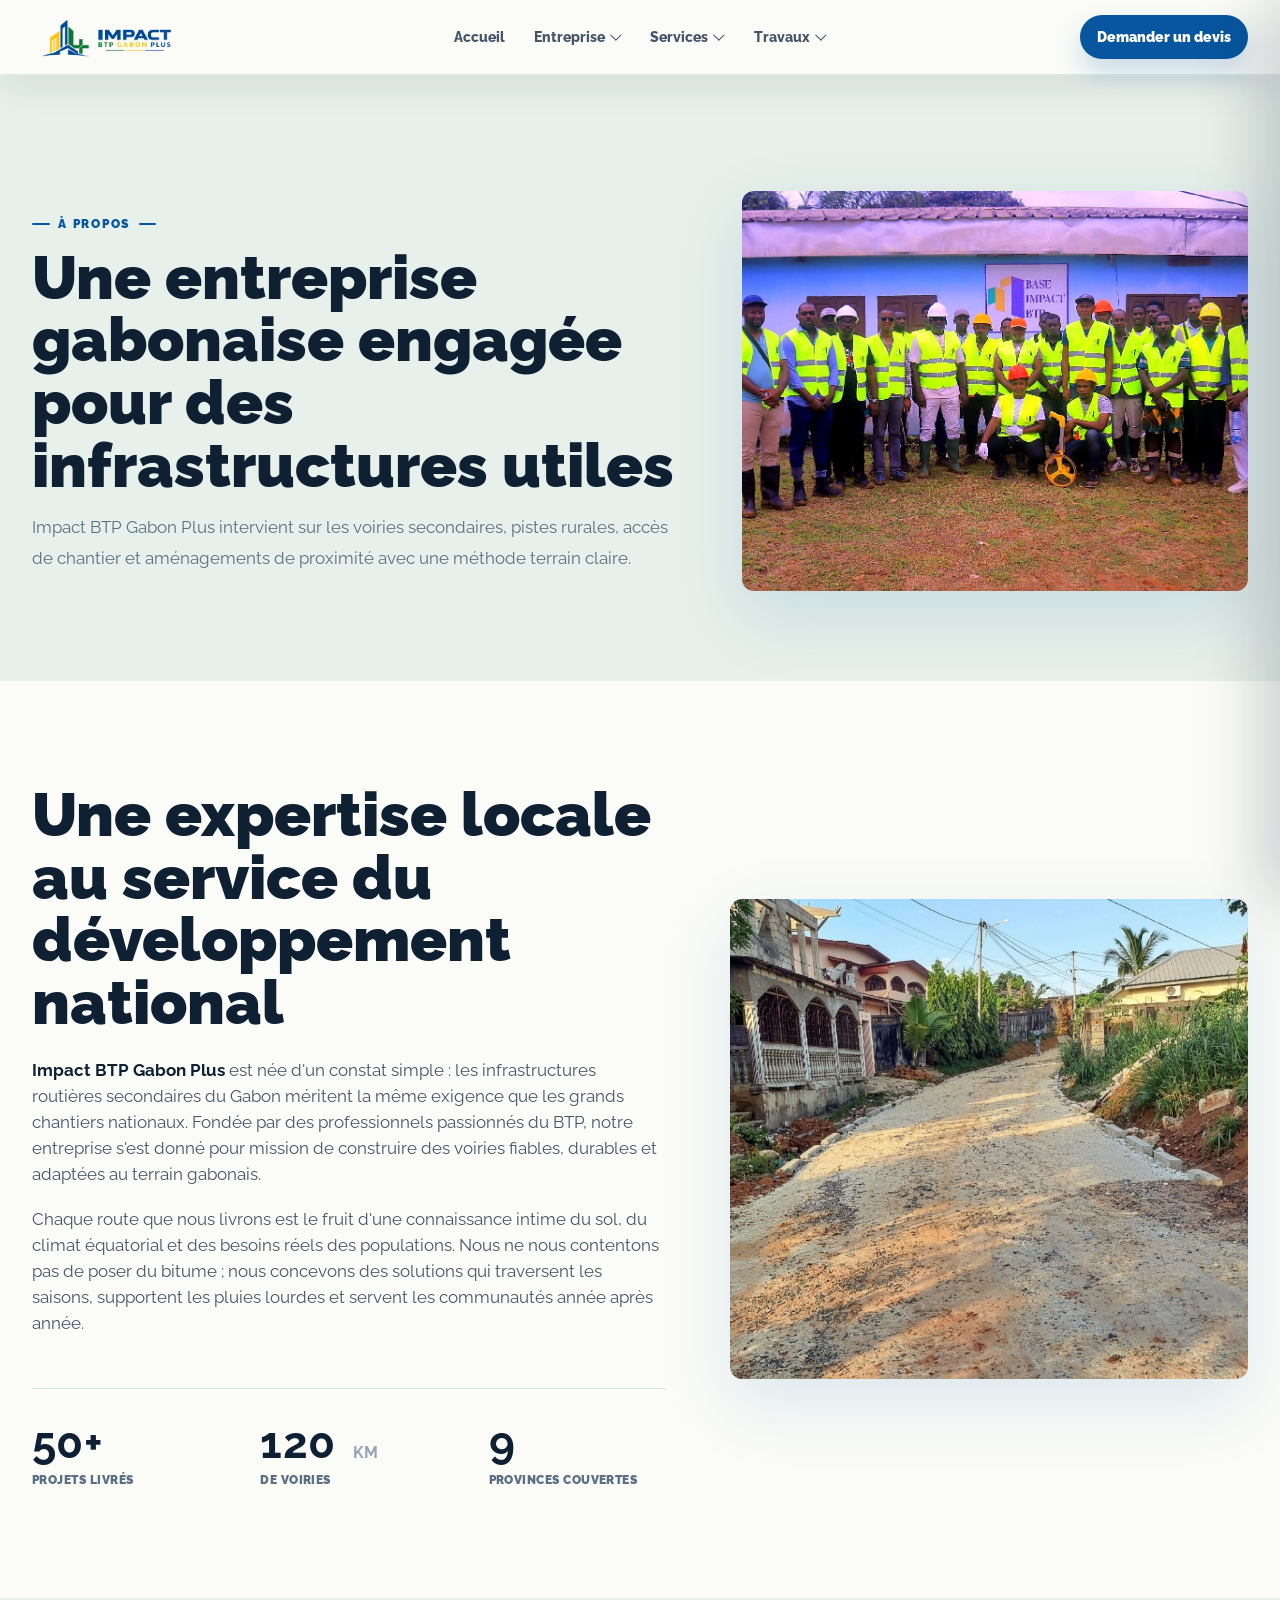
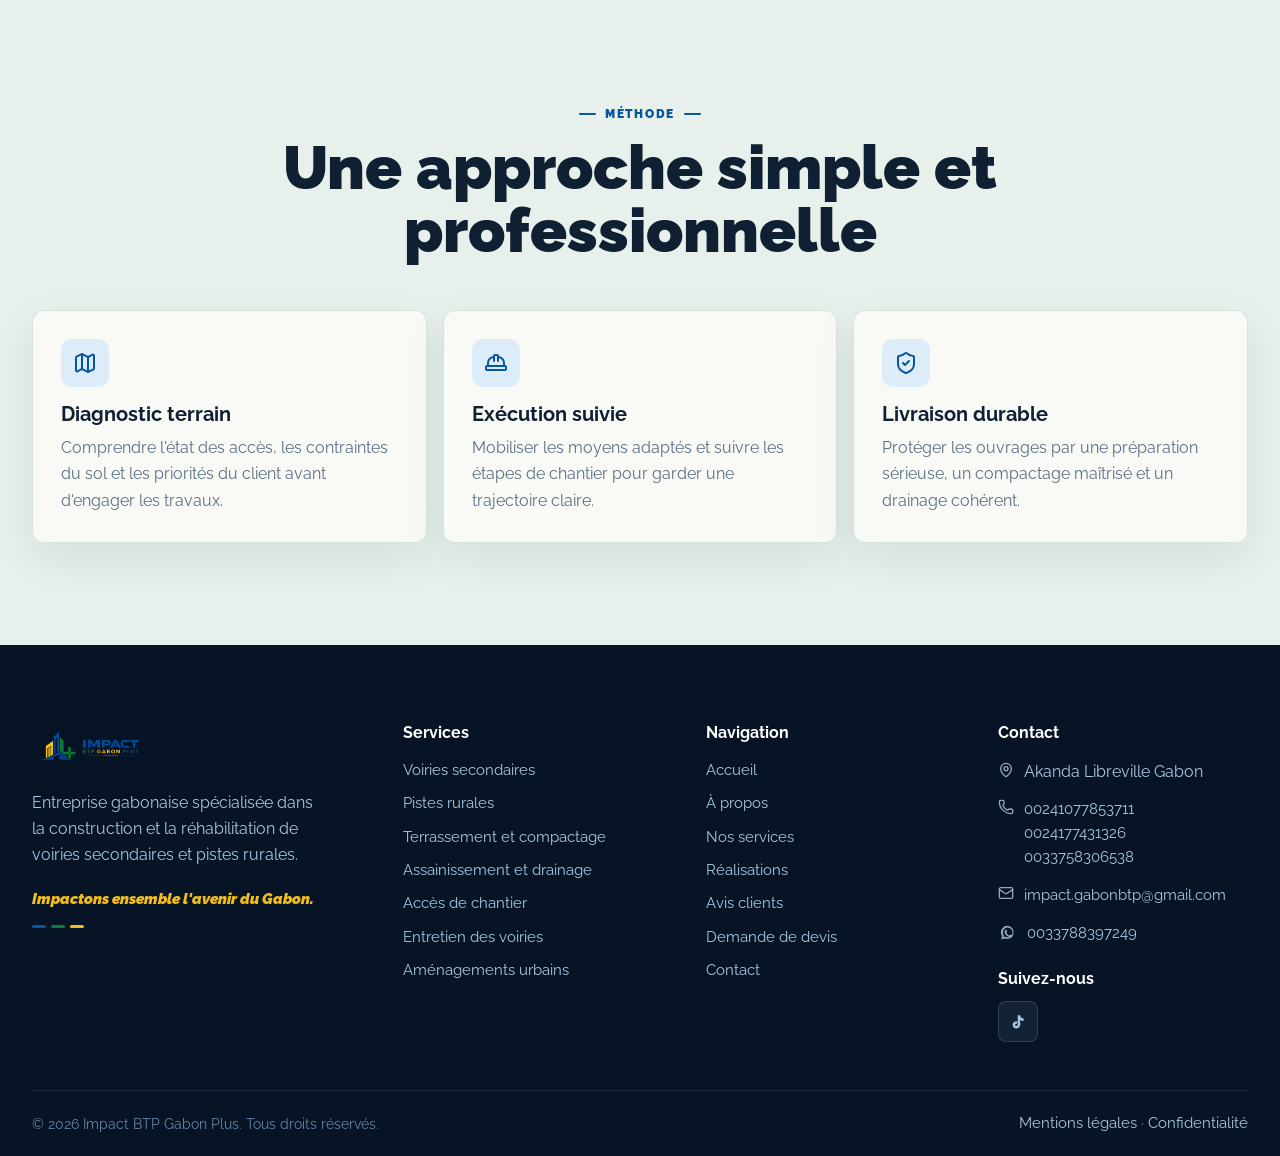
==== apropos.html @ fe61c7fe "1rst" ====
<!doctype html>
<html lang="fr">
<head>
  <meta charset="UTF-8">
  <meta name="viewport" content="width=device-width, initial-scale=1.0">
  <title>À propos | Impact BTP Gabon Plus</title>
  <meta name="description" content="Découvrez Impact BTP Gabon Plus, entreprise gabonaise spécialisée dans les infrastructures de proximité.">
  <link rel="preconnect" href="https://fonts.googleapis.com">
  <link rel="preconnect" href="https://fonts.gstatic.com" crossorigin>
  <link href="https://fonts.googleapis.com/css2?family=Raleway:wght@300;400;500;600;700;800;900&display=swap" rel="stylesheet">
  <script src="lucide.min.js"></script>
  <link rel="icon" href="logoibtprvb.png" type="image/png">
  <link rel="stylesheet" href="styles.css">
</head>
<body data-page="apropos">
<div id="siteHeader"></div>

<main class="page-main">
  <section class="page-hero">
    <div class="container page-hero-grid">
      <div class="reveal">
        <span class="eyebrow">À propos</span>
        <h1 class="page-title">Une entreprise gabonaise engagée pour des infrastructures utiles</h1>
        <p>Impact BTP Gabon Plus intervient sur les voiries secondaires, pistes rurales, accès de chantier et aménagements de proximité avec une méthode terrain claire.</p>
      </div>
      <div class="page-hero-media team-image-card reveal-right">
        <img src="photos/used/equipe-impact-btp-terrain.jpg" alt="Équipe Impact BTP Gabon Plus">
      </div>
    </div>
  </section>

  <section class="section section-white">
    <div class="container story-grid story-feature-grid">
      <div class="text-flow story-feature-copy reveal-left">
        <div class="section-head">
          <h2>Une expertise locale au service du développement national</h2>
        </div>
        <p><strong>Impact BTP Gabon Plus</strong> est née d'un constat simple : les infrastructures routières secondaires du Gabon méritent la même exigence que les grands chantiers nationaux. Fondée par des professionnels passionnés du BTP, notre entreprise s'est donné pour mission de construire des voiries fiables, durables et adaptées au terrain gabonais.</p>
        <p>Chaque route que nous livrons est le fruit d'une connaissance intime du sol, du climat équatorial et des besoins réels des populations. Nous ne nous contentons pas de poser du bitume ; nous concevons des solutions qui traversent les saisons, supportent les pluies lourdes et servent les communautés année après année.</p>
        <div class="stats-row story-stats">
          <div class="stat-item"><strong>50+</strong><span>Projets livrés</span></div>
          <div class="stat-item"><strong>120 <em>km</em></strong><span>De voiries</span></div>
          <div class="stat-item"><strong>9</strong><span>Provinces couvertes</span></div>
        </div>
      </div>
      <div class="image-card reveal-right">
        <img src="photos/used/voie-reprofilee-quartier.jpg" alt="Voie reprofilée après travaux">
      </div>
    </div>
  </section>

  <section class="section section-soft">
    <div class="container">
      <div class="section-head center reveal">
        <span class="eyebrow">Méthode</span>
        <h2>Une approche simple et professionnelle</h2>
      </div>
      <div class="card-grid">
        <article class="pro-card reveal stagger-1">
          <div class="card-icon"><i data-lucide="map"></i></div>
          <h3>Diagnostic terrain</h3>
          <p>Comprendre l'état des accès, les contraintes du sol et les priorités du client avant d'engager les travaux.</p>
        </article>
        <article class="pro-card reveal stagger-2">
          <div class="card-icon"><i data-lucide="hard-hat"></i></div>
          <h3>Exécution suivie</h3>
          <p>Mobiliser les moyens adaptés et suivre les étapes de chantier pour garder une trajectoire claire.</p>
        </article>
        <article class="pro-card reveal stagger-3">
          <div class="card-icon"><i data-lucide="shield-check"></i></div>
          <h3>Livraison durable</h3>
          <p>Protéger les ouvrages par une préparation sérieuse, un compactage maîtrisé et un drainage cohérent.</p>
        </article>
      </div>
    </div>
  </section>
</main>

<div id="siteFooter"></div>
<script src="script.js"></script>
</body>
</html>
---- styles.css ----
:root {
  --blue: #07569f;
  --blue-dark: #06477f;
  --blue-soft: #dcecf8;
  --green: #0f7a39;
  --green-soft: #dcebe2;
  --yellow: #f2bd18;
  --yellow-soft: #fff3c4;
  --ink: #102033;
  --text: #334155;
  --muted: #5c6f83;
  --line: #d7e3dc;
  --soft: #edf4ef;
  --surface: #fbfcf8;
  --surface-strong: #e7f0ea;
  --white: #ffffff;
  --shadow: 0 24px 70px rgba(7, 86, 159, 0.13);
}

* {
  box-sizing: border-box;
  margin: 0;
  padding: 0;
}

html {
  scroll-behavior: smooth;
}

body {
  overflow-x: hidden;
  background: #edf4ef;
  color: var(--text);
  font-family: Raleway, Arial, sans-serif;
}

body.menu-locked {
  overflow: hidden;
}

a {
  color: inherit;
  text-decoration: none;
}

img {
  display: block;
  max-width: 100%;
}

button,
input,
select,
textarea {
  font: inherit;
}

::-webkit-scrollbar {
  width: 8px;
}

::-webkit-scrollbar-track {
  background: #f1f5f9;
}

::-webkit-scrollbar-thumb {
  border-radius: 999px;
  background: #94a3b8;
}

.container {
  width: min(100% - 2rem, 76rem);
  margin-inline: auto;
}

.site-header {
  position: fixed;
  inset: 0 0 auto;
  z-index: 60;
  border-bottom: 1px solid rgba(215, 227, 220, 0.78);
  background: rgba(251, 252, 248, 0.96);
  box-shadow: 0 12px 34px rgba(16, 32, 51, 0.08);
  backdrop-filter: blur(16px);
}

.site-header-inner {
  display: grid;
  width: min(100% - 2rem, 76rem);
  min-height: 74px;
  grid-template-columns: minmax(10rem, 1fr) auto minmax(10rem, 1fr);
  align-items: center;
  gap: 1.25rem;
  margin-inline: auto;
}

.brand {
  display: inline-flex;
  align-items: center;
  justify-self: start;
}

.brand img {
  width: clamp(142px, 12vw, 188px);
  height: auto;
}

.desktop-nav {
  display: flex;
  align-items: center;
  justify-self: center;
  gap: 0.15rem;
  padding: 0;
  background: transparent;
}

.nav-link,
.nav-trigger {
  display: inline-flex;
  min-height: 2.7rem;
  align-items: center;
  justify-content: center;
  border: 0;
  border-radius: 0;
  background: transparent;
  color: #475569;
  cursor: pointer;
  font-size: 0.88rem;
  font-weight: 800;
  line-height: 1;
  transition: color 0.2s ease, background 0.2s ease, transform 0.2s ease;
}

.nav-link {
  position: relative;
  padding-inline: 0.78rem;
}

.nav-link::after {
  display: none;
}

.nav-link:hover,
.nav-link.is-active,
.nav-item.is-open > .nav-trigger,
.nav-item:hover > .nav-trigger {
  background: transparent;
  color: var(--blue);
  transform: translateY(-1px);
}

.nav-link:hover::after,
.nav-link.is-active::after {
  width: 0;
}

.nav-trigger {
  gap: 0.45rem;
  padding-inline: 0.88rem;
}

.nav-trigger::after {
  content: "";
  width: 0.42rem;
  height: 0.42rem;
  border-right: 1.5px solid currentColor;
  border-bottom: 1.5px solid currentColor;
  transform: translateY(-0.12rem) rotate(45deg);
  transition: transform 0.2s ease;
}

.nav-item {
  position: static;
}

.nav-item.is-open > .nav-trigger::after,
.nav-item:hover > .nav-trigger::after {
  transform: translateY(0.05rem) rotate(225deg);
}

.mega-menu {
  position: absolute;
  top: 100%;
  left: 50%;
  display: grid;
  width: min(58rem, calc(100vw - 2rem));
  grid-template-columns: minmax(14rem, 0.65fr) minmax(20rem, 1fr);
  gap: 1.25rem;
  border: 1px solid rgba(215, 227, 220, 0.92);
  border-top: 0;
  border-radius: 0 0 0.75rem 0.75rem;
  padding: 1rem;
  background: rgba(251, 252, 248, 0.99);
  box-shadow: var(--shadow);
  opacity: 0;
  pointer-events: none;
  transform: translate(-50%, -0.5rem);
  visibility: hidden;
  transition: opacity 0.16s ease, transform 0.16s ease, visibility 0.16s ease;
}

.mega-menu::before {
  content: "";
  position: absolute;
  top: -1rem;
  left: 0;
  right: 0;
  height: 1rem;
}

.mega-wide {
  width: min(66rem, calc(100vw - 2rem));
  grid-template-columns: minmax(13rem, 0.52fr) minmax(13rem, 0.52fr) minmax(20rem, 0.92fr);
}

.nav-item.is-open .mega-menu,
.nav-item:hover .mega-menu {
  opacity: 1;
  pointer-events: auto;
  transform: translate(-50%, 0);
  visibility: visible;
}

.mega-col {
  padding: 0.6rem 0.7rem;
}

.mega-col p {
  margin-bottom: 0.8rem;
  color: var(--blue);
  font-size: 0.72rem;
  font-weight: 900;
  letter-spacing: 0.12em;
  text-transform: uppercase;
}

.mega-col a {
  display: block;
  padding: 0.48rem 0;
  color: var(--ink);
  font-size: clamp(1rem, 1.05vw, 1.16rem);
  font-weight: 900;
  line-height: 1.15;
}

.mega-col a:hover {
  color: var(--blue);
}

.mega-preview {
  position: relative;
  display: flex;
  min-height: 14.5rem;
  overflow: hidden;
  flex-direction: column;
  justify-content: flex-end;
  border-radius: 0.65rem;
  padding: 1.15rem;
  color: #fff;
  isolation: isolate;
}

.mega-preview::before {
  content: "";
  position: absolute;
  inset: 0;
  z-index: -1;
  background: rgba(15, 23, 42, 0.62);
}

.mega-preview img {
  position: absolute;
  inset: 0;
  z-index: -2;
  width: 100%;
  height: 100%;
  object-fit: cover;
  transform: scale(1.02);
  transition: transform 0.28s ease;
}

.mega-preview:hover img {
  transform: scale(1.06);
}

.mega-preview span {
  width: max-content;
  max-width: 100%;
  margin-bottom: 0.75rem;
  border-radius: 999px;
  padding: 0.42rem 0.62rem;
  background: rgba(255, 255, 255, 0.92);
  color: var(--ink);
  font-size: 0.72rem;
  font-weight: 900;
  text-transform: uppercase;
}

.mega-preview strong {
  max-width: 27rem;
  font-size: clamp(1.08rem, 1.32vw, 1.42rem);
  line-height: 1.08;
}

.nav-cta,
.btn {
  display: inline-flex;
  min-height: 3rem;
  align-items: center;
  justify-content: center;
  gap: 0.55rem;
  border: 1px solid transparent;
  border-radius: 0.6rem;
  padding-inline: 1.25rem;
  cursor: pointer;
  font-weight: 900;
  line-height: 1;
  transition: transform 0.2s ease, background 0.2s ease, border-color 0.2s ease, color 0.2s ease, box-shadow 0.2s ease;
}

.nav-cta {
  min-height: 2.7rem;
  border-radius: 999px;
  padding-inline: 1rem;
  font-size: 0.88rem;
}

.desktop-cta {
  justify-self: end;
}

.nav-cta,
.btn-primary {
  background: var(--blue);
  color: #fff;
  box-shadow: 0 14px 28px rgba(7, 86, 159, 0.2);
}

.nav-cta:hover,
.btn-primary:hover {
  background: var(--blue-dark);
  transform: translateY(-1px);
}

.btn-outline {
  border-color: rgba(255, 255, 255, 0.42);
  background: rgba(255, 255, 255, 0.08);
  color: #fff;
}

.btn-outline:hover {
  border-color: #fff;
  background: rgba(255, 255, 255, 0.14);
}

.btn-light {
  border-color: var(--line);
  background: var(--surface);
  color: var(--ink);
  box-shadow: 0 12px 25px rgba(16, 32, 51, 0.07);
}

.btn-light:hover {
  border-color: var(--blue);
  color: var(--blue);
  transform: translateY(-1px);
}

.menu-toggle {
  display: none;
  width: 2.75rem;
  height: 2.75rem;
  align-items: center;
  justify-content: center;
  border: 1px solid var(--line);
  border-radius: 0.7rem;
  background: var(--surface);
  color: var(--ink);
}

.mobile-menu {
  position: fixed;
  inset: 0 0 0 auto;
  z-index: 80;
  width: min(22rem, 100vw);
  overflow-y: auto;
  padding: 1.25rem;
  border-left: 1px solid rgba(215, 227, 220, 0.62);
  background: rgba(237, 244, 239, 0.9);
  box-shadow: -20px 0 60px rgba(16, 32, 51, 0.2);
  backdrop-filter: blur(16px);
  transform: translateX(100%);
  transition: transform 0.28s cubic-bezier(0.16, 1, 0.3, 1);
}

.mobile-menu.open {
  transform: translateX(0);
}

.mobile-menu-head {
  display: flex;
  align-items: center;
  justify-content: space-between;
  margin-bottom: 1.5rem;
}

.mobile-menu-head img {
  width: 175px;
}

.mobile-close {
  display: inline-flex;
  width: 2.5rem;
  height: 2.5rem;
  align-items: center;
  justify-content: center;
  border: 1px solid var(--line);
  border-radius: 0.65rem;
  background: var(--surface);
  color: var(--ink);
}

.mobile-links {
  display: grid;
  gap: 0.55rem;
}

.mobile-links a {
  display: flex;
  min-height: 2.7rem;
  align-items: center;
  border-radius: 0.65rem;
  padding-inline: 0.8rem;
  color: var(--ink);
  font-weight: 850;
}

.mobile-links a:hover,
.mobile-links a.is-active {
  background: #dcebe9;
  color: var(--blue);
}

.mobile-nav-section {
  display: grid;
}

.mobile-accordion-trigger {
  display: flex;
  width: 100%;
  min-height: 4.2rem;
  align-items: center;
  justify-content: space-between;
  gap: 1rem;
  border: 0;
  background: transparent;
  color: var(--ink);
  cursor: pointer;
  font-size: 1.25rem;
  font-weight: 900;
  line-height: 1;
  text-align: left;
}

.mobile-accordion-trigger svg {
  width: 1.35rem;
  height: 1.35rem;
  flex: 0 0 auto;
  transition: transform 0.2s ease;
}

.mobile-nav-section.is-open .mobile-accordion-trigger svg {
  transform: rotate(180deg);
}

.mobile-accordion-panel {
  display: none;
  padding: 0 0 1rem;
}

.mobile-nav-section.is-open .mobile-accordion-panel {
  display: grid;
  gap: 0.75rem;
}

.mobile-subgroup {
  display: grid;
  gap: 0.35rem;
}

.mobile-subgroup + .mobile-subgroup {
  padding-top: 0.35rem;
}

.mobile-subgroup p {
  color: var(--muted);
  font-size: 0.72rem;
  font-weight: 900;
  letter-spacing: 0.08em;
  text-transform: uppercase;
}

.mobile-subgroup a {
  min-height: 2.35rem;
  padding-inline: 0;
  font-size: 0.93rem;
  font-weight: 800;
}

.mobile-socials {
  display: grid;
  gap: 0.8rem;
  margin-top: 1.15rem;
  padding-top: 1rem;
}

.mobile-socials > span {
  color: var(--muted);
  font-size: 0.75rem;
  font-weight: 900;
  letter-spacing: 0.08em;
  text-transform: uppercase;
}

.mobile-social-links {
  display: flex;
  gap: 0.65rem;
}

.mobile-social-link {
  display: inline-flex;
  width: 2.45rem;
  height: 2.45rem;
  align-items: center;
  justify-content: center;
  border: 1px solid var(--line);
  border-radius: 0.55rem;
  background: #edf4ef;
  color: var(--muted);
  transition: transform 0.2s ease, color 0.2s ease, border-color 0.2s ease, background 0.2s ease;
}

.mobile-social-link svg {
  width: 1.05rem;
  height: 1.05rem;
  fill: currentColor;
}

.mobile-social-link:hover {
  border-color: #a9c8b7;
  background: #e7f0ea;
  color: var(--blue);
  transform: translateY(-1px);
}

.menu-overlay {
  position: fixed;
  inset: 0;
  z-index: 75;
  display: none;
  background: rgba(15, 23, 42, 0.48);
}

.menu-overlay.show {
  display: block;
}

.page-main {
  padding-top: 76px;
}

.home-main {
  padding-top: 0;
}

@keyframes kenBurns1 {
  from { transform: scale(1) translate(0, 0); }
  to { transform: scale(1.14) translate(-1.2%, -0.8%); }
}

@keyframes kenBurns2 {
  from { transform: scale(1.1) translate(-1%, 0); }
  to { transform: scale(1.02) translate(1%, 1%); }
}

@keyframes heroClipUp {
  from { clip-path: inset(100% 0 0 0); opacity: 0; transform: translateY(44px); }
  to { clip-path: inset(0 0 0 0); opacity: 1; transform: translateY(0); }
}

@keyframes fadeUp {
  from { opacity: 0; transform: translateY(28px); }
  to { opacity: 1; transform: translateY(0); }
}

@keyframes lineGrow {
  from { transform: scaleX(0); }
  to { transform: scaleX(1); }
}

@keyframes progressFill {
  from { transform: scaleX(0); }
  to { transform: scaleX(1); }
}

.home-hero {
  position: relative;
  min-height: 100dvh;
  overflow: hidden;
  background: var(--ink);
  color: #fff;
  isolation: isolate;
}

.hero-slide-bg,
.hero-slide-content,
.hero-overlay {
  position: absolute;
  inset: 0;
}

.hero-slide-bg {
  opacity: 0;
  transition: opacity 1.4s cubic-bezier(0.4, 0, 0.2, 1);
}

.hero-slide-bg.on {
  opacity: 1;
}

.hero-slide-bg img {
  width: 100%;
  height: 100%;
  object-fit: cover;
}

.hero-slide-bg:nth-child(1).on img {
  animation: kenBurns1 18s ease-out forwards;
}

.hero-slide-bg:nth-child(2).on img,
.hero-slide-bg:nth-child(3).on img {
  animation: kenBurns2 18s ease-out forwards;
}

.hero-overlay {
  z-index: 2;
  background: rgba(15, 23, 42, 0.58);
}

.hero-slide-content {
  z-index: 4;
  display: flex;
  align-items: center;
  opacity: 0;
  pointer-events: none;
  transition: opacity 0.55s ease;
}

.hero-slide-content.on {
  opacity: 1;
  pointer-events: auto;
}

.hero-copy {
  width: min(100% - 2rem, 76rem);
  margin-inline: auto;
  padding: 7.5rem 0 7rem;
}

.hero-badge {
  display: inline-flex;
  align-items: center;
  gap: 0.65rem;
  margin-bottom: 1.35rem;
  border: 1px solid rgba(255, 255, 255, 0.22);
  border-radius: 999px;
  padding: 0.62rem 0.95rem;
  background: rgba(255, 255, 255, 0.1);
  color: #fff;
  font-size: 0.76rem;
  font-weight: 900;
  letter-spacing: 0.08em;
  text-transform: uppercase;
  backdrop-filter: blur(8px);
}

.hero-badge::before {
  content: "";
  width: 0.5rem;
  height: 0.5rem;
  border-radius: 999px;
  background: var(--yellow);
}

.hero-line {
  width: 4rem;
  height: 2px;
  margin-bottom: 1.8rem;
  background: #fff;
  transform: scaleX(0);
  transform-origin: left;
}

.hero-word {
  display: inline-block;
  clip-path: inset(100% 0 0 0);
  opacity: 0;
}

.hero-badge.hero-word {
  display: inline-flex;
}

.hero-word.go {
  animation: heroClipUp 0.9s cubic-bezier(0.22, 1, 0.36, 1) forwards;
}

.hero-line.go {
  animation: lineGrow 0.75s cubic-bezier(0.22, 1, 0.36, 1) forwards;
}

.hero-fade {
  opacity: 0;
}

.hero-fade.go {
  animation: fadeUp 0.8s cubic-bezier(0.22, 1, 0.36, 1) forwards;
}

.home-hero h1 {
  max-width: 58rem;
  margin-bottom: 1.5rem;
  color: #fff;
  font-size: clamp(3rem, 7vw, 5.8rem);
  font-weight: 900;
  line-height: 1.02;
  letter-spacing: 0;
}

.home-hero p {
  max-width: 42rem;
  margin-bottom: 2.1rem;
  color: #e2e8f0;
  font-size: clamp(1.05rem, 1.5vw, 1.28rem);
  line-height: 1.7;
}

.hero-actions {
  display: flex;
  flex-wrap: wrap;
  gap: 0.9rem;
}

.hero-bottom {
  position: absolute;
  left: 0;
  right: 0;
  bottom: 0;
  z-index: 8;
  padding: 0 1rem 2rem;
}

.hero-bottom-inner {
  display: flex;
  width: min(100% - 2rem, 76rem);
  align-items: flex-end;
  justify-content: flex-end;
  gap: 1rem;
  margin-inline: auto;
}

.hero-controls {
  display: grid;
  gap: 0.9rem;
  justify-items: center;
}

.hero-progress-track {
  width: min(17rem, 48vw);
  height: 2px;
  overflow: hidden;
  border-radius: 999px;
  background: rgba(255, 255, 255, 0.24);
}

.hero-progress {
  height: 100%;
  background: #fff;
  transform: scaleX(0);
  transform-origin: left;
}

.hero-progress.run {
  animation: progressFill 6s linear forwards;
}

.hero-dots {
  display: flex;
  gap: 0.65rem;
}

.hero-dot {
  width: 0.65rem;
  height: 0.65rem;
  border: 0;
  border-radius: 999px;
  background: rgba(255, 255, 255, 0.36);
  cursor: pointer;
  transition: width 0.25s ease, background 0.25s ease;
}

.hero-dot.on {
  width: 2.1rem;
  background: #fff;
}

.section {
  padding: clamp(5rem, 8vw, 7.8rem) 0;
}

.section-white {
  background: var(--surface);
}

.section-soft {
  background: var(--surface-strong);
}

.section-head {
  max-width: 48rem;
  margin-bottom: 3rem;
}

.section-head.center {
  margin-inline: auto;
  text-align: center;
}

.eyebrow {
  display: inline-flex;
  align-items: center;
  gap: 0.55rem;
  margin-bottom: 0.95rem;
  color: var(--blue);
  font-size: 0.76rem;
  font-weight: 900;
  letter-spacing: 0.14em;
  text-transform: uppercase;
}

.eyebrow::before,
.eyebrow::after {
  content: "";
  width: 1.1rem;
  height: 2px;
  border-radius: 999px;
  background: currentColor;
}

.section-head:not(.center) .eyebrow::after {
  display: none;
}

h2,
.page-title {
  color: var(--ink);
  font-size: clamp(2.25rem, 4.8vw, 4.5rem);
  font-weight: 900;
  line-height: 1.02;
  letter-spacing: 0;
}

.section-head p,
.lead {
  margin-top: 1rem;
  color: var(--muted);
  font-size: 1.05rem;
  line-height: 1.75;
}

.story-grid {
  display: grid;
  grid-template-columns: 0.92fr 1.08fr;
  gap: clamp(2rem, 5vw, 5rem);
  align-items: center;
}

.story-feature-grid {
  grid-template-columns: minmax(0, 1.1fr) minmax(18rem, 0.9fr);
}

.image-card {
  position: relative;
  overflow: hidden;
  border-radius: 0.75rem;
  box-shadow: var(--shadow);
}

.image-card img {
  width: 100%;
  height: 100%;
  min-height: 30rem;
  object-fit: cover;
}

.team-image-card {
  align-self: center;
  background: #e7f0ea;
}

.team-image-card img {
  height: auto;
  min-height: 0;
  object-fit: contain;
}

.text-flow {
  display: grid;
  gap: 1rem;
}

.text-flow p,
.text-flow li {
  color: #475569;
  line-height: 1.8;
}

.story-feature-copy {
  gap: 1.2rem;
}

.story-feature-copy .section-head {
  margin-bottom: 0.25rem;
}

.story-feature-copy p {
  max-width: 46rem;
  font-size: 1.05rem;
  line-height: 1.55;
}

.story-feature-copy p strong {
  color: var(--ink);
}

.stats-row {
  display: grid;
  grid-template-columns: repeat(3, minmax(0, 1fr));
  gap: 0.8rem;
  margin: 1.2rem 0 0.5rem;
}

.stat-item {
  border-top: 1px solid var(--line);
  padding-top: 0.85rem;
  color: var(--muted);
  font-size: 0.9rem;
}

.stat-item strong {
  display: block;
  margin-bottom: 0.25rem;
  color: var(--blue);
  font-size: 2rem;
  line-height: 1;
}

.story-stats {
  gap: clamp(1.5rem, 4vw, 4rem);
  margin-top: 2rem;
  padding-top: 2rem;
  border-top: 1px solid var(--line);
}

.story-stats .stat-item {
  border-top: 0;
  padding-top: 0;
  color: var(--muted);
  font-size: 0.72rem;
  font-weight: 900;
  letter-spacing: 0.04em;
  text-transform: uppercase;
}

.story-stats .stat-item strong {
  display: block;
  margin-bottom: 0.55rem;
  color: var(--ink);
  font-size: clamp(2.1rem, 4vw, 2.75rem);
}

.story-stats .stat-item em {
  margin-left: 0.35rem;
  color: #94a3b8;
  font-size: 1rem;
  font-style: normal;
}

.story-stats .stat-item span {
  display: block;
}

.text-link {
  display: inline-flex;
  align-items: center;
  gap: 0.4rem;
  color: var(--blue);
  font-weight: 900;
}

.text-link:hover {
  color: var(--green);
}

.service-showcase {
  display: grid;
  grid-template-columns: repeat(4, minmax(0, 1fr));
  gap: 1rem;
}

.service-tile {
  position: relative;
  display: grid;
  min-height: 27rem;
  overflow: hidden;
  align-content: end;
  border-radius: 0.75rem;
  padding: 1.3rem;
  color: #fff;
  isolation: isolate;
  box-shadow: 0 22px 50px rgba(15, 23, 42, 0.16);
  transition: transform 0.28s ease, box-shadow 0.28s ease;
}

.service-tile:nth-child(even) {
  margin-top: 2.2rem;
}

.service-tile::before {
  content: "";
  position: absolute;
  inset: 0;
  z-index: -1;
  background: rgba(15, 23, 42, 0.62);
}

.service-tile img {
  position: absolute;
  inset: 0;
  z-index: -2;
  width: 100%;
  height: 100%;
  object-fit: cover;
  transition: transform 0.45s ease;
}

.service-tile:hover {
  transform: translateY(-0.45rem);
  box-shadow: 0 28px 65px rgba(15, 23, 42, 0.22);
}

.service-tile:hover img {
  transform: scale(1.07);
}

.service-number {
  display: inline-flex;
  width: 2.6rem;
  height: 2.6rem;
  align-items: center;
  justify-content: center;
  margin-bottom: 1rem;
  border: 1px solid rgba(255, 255, 255, 0.28);
  border-radius: 999px;
  background: rgba(15, 23, 42, 0.34);
  color: #fde047;
  font-size: 0.82rem;
  font-weight: 900;
  backdrop-filter: blur(8px);
}

.service-tile h3 {
  margin-bottom: 0.55rem;
  font-size: 1.45rem;
  line-height: 1.08;
}

.service-tile p {
  color: rgba(255, 255, 255, 0.8);
  font-size: 0.96rem;
  line-height: 1.55;
}

.card-grid {
  display: grid;
  grid-template-columns: repeat(3, minmax(0, 1fr));
  gap: 1rem;
}

.pro-card,
.testimonial-card,
.info-card,
.legal-card,
.form-card {
  border: 1px solid var(--line);
  border-radius: 0.75rem;
  background: rgba(251, 252, 248, 0.9);
  box-shadow: 0 15px 45px rgba(16, 32, 51, 0.08);
}

.pro-card,
.testimonial-card,
.info-card {
  padding: clamp(1.2rem, 2.2vw, 2rem);
}

.pro-card {
  transition: transform 0.25s ease, box-shadow 0.25s ease, border-color 0.25s ease;
}

.pro-card:hover {
  border-color: #a9c8b7;
  box-shadow: 0 22px 55px rgba(7, 86, 159, 0.13);
  transform: translateY(-0.35rem);
}

.card-icon {
  display: inline-flex;
  width: 3rem;
  height: 3rem;
  align-items: center;
  justify-content: center;
  margin-bottom: 1rem;
  border-radius: 0.7rem;
  background: var(--blue-soft);
  color: var(--blue);
}

.pro-card h3,
.info-card h3 {
  margin-bottom: 0.55rem;
  color: var(--ink);
  font-size: 1.22rem;
  line-height: 1.18;
}

.pro-card p,
.info-card p {
  color: var(--muted);
  line-height: 1.65;
}

.info-card a,
.legal-card a {
  color: var(--blue);
  font-weight: 800;
  overflow-wrap: anywhere;
}

.info-card a:hover,
.legal-card a:hover {
  color: var(--green);
}

.testimonial-grid {
  display: grid;
  grid-template-columns: repeat(3, minmax(0, 1fr));
  gap: 1rem;
}

.stars {
  display: flex;
  gap: 0.18rem;
  margin-bottom: 1rem;
  color: var(--yellow);
}

.stars svg {
  fill: currentColor;
}

.testimonial-card blockquote {
  color: #334155;
  font-style: italic;
  line-height: 1.75;
}

.testimonial-card footer {
  display: grid;
  gap: 0.2rem;
  margin-top: 1.25rem;
  border-top: 1px solid var(--line);
  padding-top: 1rem;
}

.testimonial-card strong {
  color: var(--ink);
}

.testimonial-card span {
  color: var(--muted);
  font-size: 0.9rem;
}

.quote-section {
  position: relative;
  overflow: hidden;
  padding: clamp(5rem, 8vw, 7.5rem) 0;
  background: linear-gradient(135deg, #071426 0%, #0a2035 54%, #0b342f 100%);
  color: #d5e6f4;
}

.quote-section::before {
  content: "";
  position: absolute;
  inset: 0;
  background:
    linear-gradient(90deg, rgba(255, 255, 255, 0.06) 1px, transparent 1px),
    linear-gradient(180deg, rgba(255, 255, 255, 0.05) 1px, transparent 1px);
  background-size: 5rem 5rem;
  opacity: 0.22;
  pointer-events: none;
}

.quote-grid {
  position: relative;
  display: grid;
  grid-template-columns: minmax(0, 0.92fr) minmax(18rem, 0.58fr);
  grid-template-areas:
    "copy media"
    "steps steps";
  gap: clamp(2rem, 5vw, 4.5rem);
  align-items: center;
}

.quote-copy {
  grid-area: copy;
}

.quote-kicker {
  display: inline-flex;
  align-items: center;
  gap: 0.55rem;
  margin-bottom: 1rem;
  color: var(--yellow);
  font-size: 0.78rem;
  font-weight: 900;
  letter-spacing: 0.14em;
  text-transform: uppercase;
}

.quote-kicker svg {
  width: 1rem;
  height: 1rem;
}

.quote-copy h2 {
  max-width: 12ch;
  margin-bottom: 1.1rem;
  color: #fff;
}

.quote-copy p {
  max-width: 45rem;
  color: #b8d4ee;
  font-size: 1.05rem;
  line-height: 1.75;
}

.quote-actions {
  display: flex;
  flex-wrap: wrap;
  gap: 0.85rem;
  margin-top: 2rem;
}

.quote-link {
  display: inline-flex;
  min-height: 3rem;
  align-items: center;
  gap: 0.45rem;
  border: 1px solid rgba(213, 230, 244, 0.22);
  border-radius: 999px;
  padding-inline: 1.1rem;
  background: rgba(255, 255, 255, 0.07);
  color: #fff;
  font-size: 0.92rem;
  font-weight: 900;
  transition: background 0.2s ease, transform 0.2s ease, border-color 0.2s ease;
}

.quote-link:hover {
  border-color: rgba(242, 189, 24, 0.68);
  background: rgba(242, 189, 24, 0.12);
  transform: translateY(-1px);
}

.quote-media {
  position: relative;
  grid-area: media;
  min-height: 29rem;
  overflow: hidden;
  border: 1px solid rgba(213, 230, 244, 0.16);
  border-radius: 0.8rem;
  box-shadow: 0 24px 70px rgba(0, 0, 0, 0.22);
}

.quote-media img {
  width: 100%;
  height: 100%;
  min-height: 29rem;
  object-fit: cover;
}

.quote-status {
  position: absolute;
  right: 1rem;
  bottom: 1rem;
  border: 1px solid rgba(255, 255, 255, 0.16);
  border-radius: 0.7rem;
  padding: 0.85rem 1rem;
  background: rgba(7, 20, 38, 0.78);
  color: #fff;
  box-shadow: inset 0 1px 0 rgba(255, 255, 255, 0.1);
  backdrop-filter: blur(12px);
}

.quote-status span {
  display: block;
  margin-bottom: 0.28rem;
  color: #b8d4ee;
  font-size: 0.72rem;
  font-weight: 900;
  letter-spacing: 0.12em;
  text-transform: uppercase;
}

.quote-status strong {
  font-size: 1.05rem;
}

.quote-steps {
  grid-area: steps;
  display: grid;
  grid-template-columns: repeat(3, minmax(0, 1fr));
  gap: 0;
  border-top: 1px solid rgba(213, 230, 244, 0.18);
}

.quote-steps article {
  display: grid;
  gap: 0.35rem;
  border-right: 1px solid rgba(213, 230, 244, 0.16);
  padding: 1.35rem clamp(1rem, 3vw, 2rem) 0;
}

.quote-steps article:last-child {
  border-right: 0;
}

.quote-steps span {
  color: var(--yellow);
  font-size: 0.74rem;
  font-weight: 900;
}

.quote-steps strong {
  color: #fff;
  font-size: 1.1rem;
}

.quote-steps p {
  max-width: 18rem;
  color: #a8c6e0;
  line-height: 1.55;
}

.page-hero {
  position: relative;
  overflow: hidden;
  padding: clamp(5.5rem, 9vw, 8rem) 0 clamp(4rem, 7vw, 6rem);
  background: #e7f0ea;
}

.page-hero-grid {
  display: grid;
  grid-template-columns: minmax(0, 0.92fr) minmax(20rem, 0.72fr);
  gap: clamp(2rem, 5vw, 4rem);
  align-items: center;
}

.page-hero h1 {
  margin-bottom: 1rem;
}

.page-hero p {
  max-width: 42rem;
  color: var(--muted);
  font-size: 1.08rem;
  line-height: 1.75;
}

.page-hero-media {
  overflow: hidden;
  border-radius: 0.75rem;
  box-shadow: var(--shadow);
}

.page-hero-media img {
  width: 100%;
  height: 25rem;
  object-fit: cover;
}

.service-list {
  display: grid;
  gap: 1rem;
}

.service-detail {
  scroll-margin-top: 6rem;
  display: grid;
  grid-template-columns: 4.5rem minmax(0, 1fr) minmax(13rem, 0.46fr);
  gap: 1.2rem;
  align-items: center;
  border: 1px solid var(--line);
  border-radius: 0.75rem;
  padding: clamp(1.2rem, 2.5vw, 2rem);
  background: rgba(251, 252, 248, 0.86);
  box-shadow: 0 12px 35px rgba(16, 32, 51, 0.07);
}

.service-detail .card-icon {
  margin: 0;
}

.service-detail h2 {
  margin-bottom: 0.6rem;
  font-size: clamp(1.55rem, 2.2vw, 2.2rem);
}

.service-detail p {
  color: var(--muted);
  line-height: 1.72;
}

.service-detail-img {
  width: 100%;
  height: 12rem;
  border-radius: 0.65rem;
  object-fit: cover;
  box-shadow: 0 14px 32px rgba(16, 32, 51, 0.1);
}

.project-grid {
  display: grid;
  grid-template-columns: repeat(3, minmax(0, 1fr));
  gap: 1rem;
}

.project-card {
  overflow: hidden;
  border-radius: 0.75rem;
  background: rgba(251, 252, 248, 0.9);
  box-shadow: 0 16px 45px rgba(16, 32, 51, 0.1);
}

.project-card img {
  width: 100%;
  height: 16rem;
  object-fit: cover;
  transition: transform 0.4s ease;
}

.project-card:hover img {
  transform: scale(1.06);
}

.project-card div {
  padding: 1.25rem;
}

.project-card span {
  display: inline-block;
  margin-bottom: 0.45rem;
  color: var(--blue);
  font-size: 0.76rem;
  font-weight: 900;
  letter-spacing: 0.1em;
  text-transform: uppercase;
}

.project-card h3 {
  color: var(--ink);
  font-size: 1.18rem;
}

.project-card p {
  margin-top: 0.6rem;
  color: var(--muted);
  line-height: 1.6;
}

.before-after {
  position: relative;
  overflow: hidden;
  min-height: 28rem;
  border-radius: 0.75rem;
  box-shadow: var(--shadow);
  cursor: ew-resize;
}

.before-after > img,
.ba-after img {
  width: 100%;
  height: 100%;
  min-height: 28rem;
  object-fit: cover;
}

.ba-after {
  position: absolute;
  inset: 0 auto 0 0;
  width: 50%;
  overflow: hidden;
}

.ba-after img {
  width: var(--ba-width, 100%);
  max-width: none;
}

.ba-handle {
  position: absolute;
  top: 0;
  bottom: 0;
  left: 50%;
  width: 3px;
  background: var(--yellow);
  transform: translateX(-50%);
}

.ba-handle::after {
  content: "";
  position: absolute;
  top: 50%;
  left: 50%;
  width: 3rem;
  height: 3rem;
  border: 3px solid #fff;
  border-radius: 999px;
  background: var(--yellow);
  transform: translate(-50%, -50%);
  box-shadow: 0 12px 25px rgba(15, 23, 42, 0.22);
}

.ba-label {
  position: absolute;
  top: 1rem;
  z-index: 4;
  border-radius: 999px;
  padding: 0.45rem 0.75rem;
  background: rgba(15, 23, 42, 0.78);
  color: #fff;
  font-size: 0.75rem;
  font-weight: 900;
  backdrop-filter: blur(8px);
}

.ba-label.before {
  left: 1rem;
}

.ba-label.after {
  right: 1rem;
}

.contact-grid,
.form-grid {
  display: grid;
  grid-template-columns: 0.82fr 1.18fr;
  gap: clamp(1.5rem, 4vw, 4rem);
  align-items: start;
}

.contact-list {
  display: grid;
  gap: 0.9rem;
}

.form-card {
  padding: clamp(1.25rem, 3vw, 2rem);
}

.form-grid-inner {
  display: grid;
  grid-template-columns: repeat(2, minmax(0, 1fr));
  gap: 1rem;
}

.field {
  display: grid;
  gap: 0.45rem;
}

.field.full {
  grid-column: 1 / -1;
}

.field label {
  color: #475569;
  font-size: 0.78rem;
  font-weight: 900;
  letter-spacing: 0.08em;
  text-transform: uppercase;
}

.field input,
.field select,
.field textarea {
  width: 100%;
  border: 1px solid var(--line);
  border-radius: 0.65rem;
  padding: 0.9rem 1rem;
  background: #fbfcf8;
  color: var(--ink);
  outline: none;
  transition: border-color 0.2s ease, box-shadow 0.2s ease;
}

.field textarea {
  min-height: 8.5rem;
  resize: vertical;
}

.field input:focus,
.field select:focus,
.field textarea:focus {
  border-color: var(--blue);
  box-shadow: 0 0 0 4px rgba(7, 86, 159, 0.11);
}

.form-honey {
  display: none !important;
}

.file-drop {
  display: grid;
  gap: 0.45rem;
  place-items: center;
  border: 1px dashed #a9c8b7;
  border-radius: 0.75rem;
  padding: 1.2rem;
  background: #e7f0ea;
  color: #475569;
  cursor: pointer;
  text-align: center;
}

.file-list {
  display: grid;
  gap: 0.5rem;
  margin-top: 0.75rem;
}

.file-chip {
  display: flex;
  align-items: center;
  justify-content: space-between;
  gap: 0.75rem;
  border: 1px solid var(--line);
  border-radius: 0.65rem;
  padding: 0.6rem 0.75rem;
  background: var(--soft);
  color: #475569;
  font-size: 0.9rem;
}

.toast {
  position: fixed;
  right: 1rem;
  bottom: 1rem;
  z-index: 90;
  display: flex;
  align-items: center;
  gap: 0.7rem;
  max-width: min(26rem, calc(100vw - 2rem));
  border: 1px solid rgba(22, 163, 74, 0.22);
  border-radius: 0.8rem;
  padding: 1rem;
  background: #ecfdf5;
  color: #14532d;
  box-shadow: 0 18px 50px rgba(15, 122, 57, 0.16);
  opacity: 0;
  pointer-events: none;
  transform: translateY(1rem);
  transition: opacity 0.25s ease, transform 0.25s ease;
}

.toast.is-error {
  border-color: rgba(220, 38, 38, 0.24);
  background: #fef2f2;
  color: #7f1d1d;
  box-shadow: 0 18px 50px rgba(220, 38, 38, 0.14);
}

.toast.show {
  opacity: 1;
  transform: translateY(0);
}

.legal-card {
  padding: clamp(1.25rem, 3vw, 2.5rem);
}

.legal-card h2 {
  margin-top: 2rem;
  margin-bottom: 0.75rem;
  font-size: clamp(1.35rem, 2.4vw, 2rem);
}

.legal-card h2:first-child {
  margin-top: 0;
}

.legal-card p,
.legal-card li {
  color: #475569;
  line-height: 1.8;
}

.legal-card ul {
  margin: 0.5rem 0 0 1.2rem;
}

.site-footer {
  background: #071426;
  color: #b8d4ee;
}

.footer-inner {
  display: grid;
  grid-template-columns: 1.35fr 1.05fr 1fr 1.1fr;
  gap: clamp(2rem, 5vw, 4.6rem);
  padding: clamp(3.6rem, 7vw, 5rem) 0 3rem;
}

.footer-logo {
  width: 118px;
  margin-bottom: 1.5rem;
  filter: drop-shadow(0 10px 24px rgba(0, 0, 0, 0.24));
}

.site-footer p {
  max-width: 18rem;
  color: #a8c6e0;
  line-height: 1.65;
}

.footer-brand-block strong {
  display: block;
  margin-top: 1.2rem;
  color: var(--yellow);
  font-size: 0.92rem;
  font-style: italic;
  font-weight: 900;
  line-height: 1.45;
}

.footer-brand-marks {
  display: flex;
  gap: 0.35rem;
  margin-top: 1rem;
}

.footer-brand-marks span {
  width: 0.85rem;
  height: 0.16rem;
  border-radius: 999px;
}

.footer-brand-marks span:nth-child(1) {
  background: var(--blue);
}

.footer-brand-marks span:nth-child(2) {
  background: var(--green);
}

.footer-brand-marks span:nth-child(3) {
  background: var(--yellow);
}

.site-footer h3 {
  margin-bottom: 1.15rem;
  color: #fff;
  font-size: 1rem;
  line-height: 1;
}

.site-footer ul {
  display: grid;
  gap: 0.85rem;
  list-style: none;
}

.site-footer a {
  color: #a8c6e0;
  font-size: 0.94rem;
  line-height: 1.25;
  transition: color 0.2s ease, transform 0.2s ease, border-color 0.2s ease, background 0.2s ease;
}

.site-footer a:hover {
  color: var(--yellow);
}

.footer-contact-list {
  margin-bottom: 1.65rem;
}

.footer-contact-list li {
  display: flex;
  align-items: flex-start;
  gap: 0.65rem;
  color: #a8c6e0;
}

.footer-contact-list li > i,
.footer-contact-list li > svg {
  margin-top: 0.12rem;
}

.footer-contact-list span {
  line-height: 1.5;
}

.footer-contact-list svg,
.footer-contact-svg {
  width: 1rem;
  height: 1rem;
  flex: 0 0 auto;
  color: #91a8bd;
  fill: none;
}

.footer-contact-list .footer-contact-svg {
  width: 1.2rem;
  height: 1.2rem;
  fill: currentColor;
}

.footer-social {
  margin-top: 1.6rem;
}

.footer-social h3 {
  margin-bottom: 0.9rem;
}

.social-links {
  display: flex;
  flex-wrap: wrap;
  gap: 0.72rem;
}

.social-link {
  display: inline-flex;
  width: 2.55rem;
  height: 2.55rem;
  align-items: center;
  justify-content: center;
  border: 1px solid rgba(168, 198, 224, 0.18);
  border-radius: 0.5rem;
  background: rgba(168, 198, 224, 0.08);
  color: #9fb7cc;
}

.social-link svg {
  width: 1.1rem;
  height: 1.1rem;
  fill: currentColor;
}

.social-link:hover {
  border-color: rgba(168, 198, 224, 0.34);
  background: rgba(168, 198, 224, 0.13);
  color: #d5e6f4;
  transform: translateY(-2px);
}

.footer-bottom {
  display: flex;
  align-items: center;
  justify-content: space-between;
  gap: 1rem;
  border-top: 1px solid rgba(168, 198, 224, 0.13);
  padding: 1.45rem 0;
  color: #6684a5;
  font-size: 0.86rem;
}

.back-to-top {
  position: fixed;
  left: 1rem;
  bottom: 1rem;
  z-index: 70;
  display: inline-flex;
  width: 2.9rem;
  height: 2.9rem;
  align-items: center;
  justify-content: center;
  border: 1px solid var(--line);
  border-radius: 0.75rem;
  background: var(--surface);
  color: var(--blue);
  box-shadow: 0 16px 35px rgba(15, 23, 42, 0.12);
  opacity: 0;
  pointer-events: none;
  transform: translateY(0.8rem);
  transition: opacity 0.2s ease, transform 0.2s ease;
}

.back-to-top.show {
  opacity: 1;
  pointer-events: auto;
  transform: translateY(0);
}

.reveal,
.reveal-left,
.reveal-right,
.reveal-scale {
  opacity: 0;
  transition: opacity 0.75s cubic-bezier(0.16, 1, 0.3, 1), transform 0.75s cubic-bezier(0.16, 1, 0.3, 1);
}

.reveal {
  transform: translateY(2rem);
}

.reveal-left {
  transform: translateX(-3rem);
}

.reveal-right {
  transform: translateX(3rem);
}

.reveal-scale {
  transform: scale(0.94);
}

.reveal.active,
.reveal-left.active,
.reveal-right.active,
.reveal-scale.active {
  opacity: 1;
  transform: none;
}

.stagger-1 { transition-delay: 0.08s; }
.stagger-2 { transition-delay: 0.16s; }
.stagger-3 { transition-delay: 0.24s; }
.stagger-4 { transition-delay: 0.32s; }
.stagger-5 { transition-delay: 0.4s; }
.stagger-6 { transition-delay: 0.48s; }

@media (max-width: 1023px) {
  .site-header-inner {
    display: flex;
    justify-content: space-between;
  }

  .desktop-nav {
    display: none;
  }

  .desktop-cta {
    display: none;
  }

  .menu-toggle {
    display: inline-flex;
  }

  .page-main {
    padding-top: 74px;
  }

  .story-grid,
  .page-hero-grid,
  .contact-grid,
  .form-grid,
  .quote-grid {
    grid-template-columns: 1fr;
  }

  .quote-grid {
    grid-template-areas:
      "copy"
      "media"
      "steps";
  }

  .service-showcase,
  .card-grid,
  .testimonial-grid,
  .project-grid {
    grid-template-columns: repeat(2, minmax(0, 1fr));
  }

  .service-tile:nth-child(even) {
    margin-top: 0;
  }

  .footer-inner {
    grid-template-columns: repeat(2, minmax(0, 1fr));
  }

  .service-detail {
    grid-template-columns: 4.5rem minmax(0, 1fr);
  }

  .service-detail-img {
    grid-column: 1 / -1;
    height: 16rem;
  }

  .quote-copy h2 {
    max-width: 14ch;
  }
}

@media (max-width: 700px) {
  .home-hero h1 {
    font-size: clamp(2.45rem, 13vw, 4rem);
  }

  .hero-copy {
    padding: 6.5rem 0 7.5rem;
  }

  .hero-bottom-inner {
    justify-content: center;
  }

  .hero-actions,
  .quote-actions {
    flex-direction: column;
  }

  .btn,
  .hero-actions a,
  .quote-actions a {
    width: 100%;
  }

  .service-showcase,
  .card-grid,
  .testimonial-grid,
  .project-grid,
  .stats-row,
  .form-grid-inner {
    grid-template-columns: 1fr;
  }

  .service-detail {
    grid-template-columns: 1fr;
  }

  .quote-media,
  .quote-media img {
    min-height: 22rem;
  }

  .quote-steps {
    grid-template-columns: 1fr;
  }

  .quote-steps article {
    border-right: 0;
    border-bottom: 1px solid rgba(213, 230, 244, 0.16);
    padding-inline: 0;
  }

  .quote-steps article:last-child {
    border-bottom: 0;
  }

  .image-card img,
  .before-after,
  .before-after > img,
  .ba-after img {
    min-height: 22rem;
  }

  .page-hero-media img {
    height: 18rem;
  }

  .footer-inner {
    grid-template-columns: 1fr;
  }

  .footer-bottom {
    align-items: flex-start;
    flex-direction: column;
  }
}
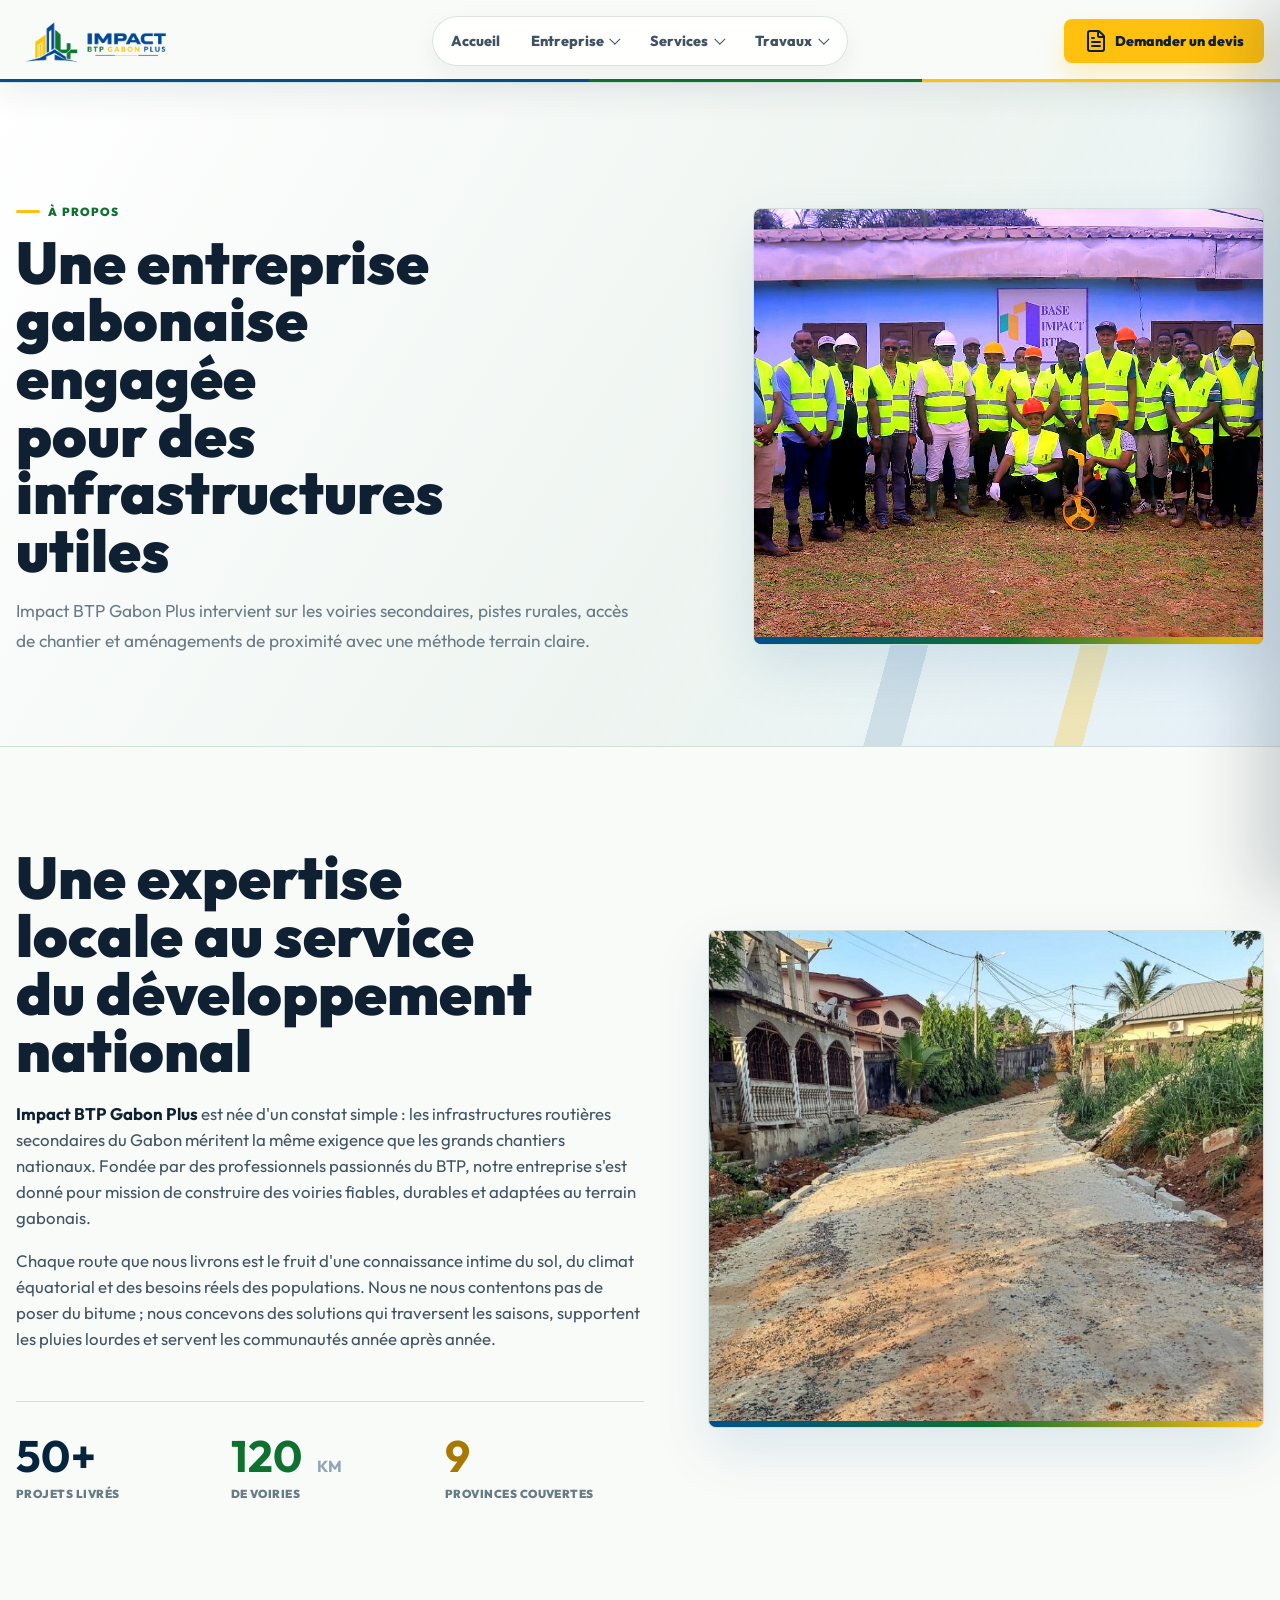
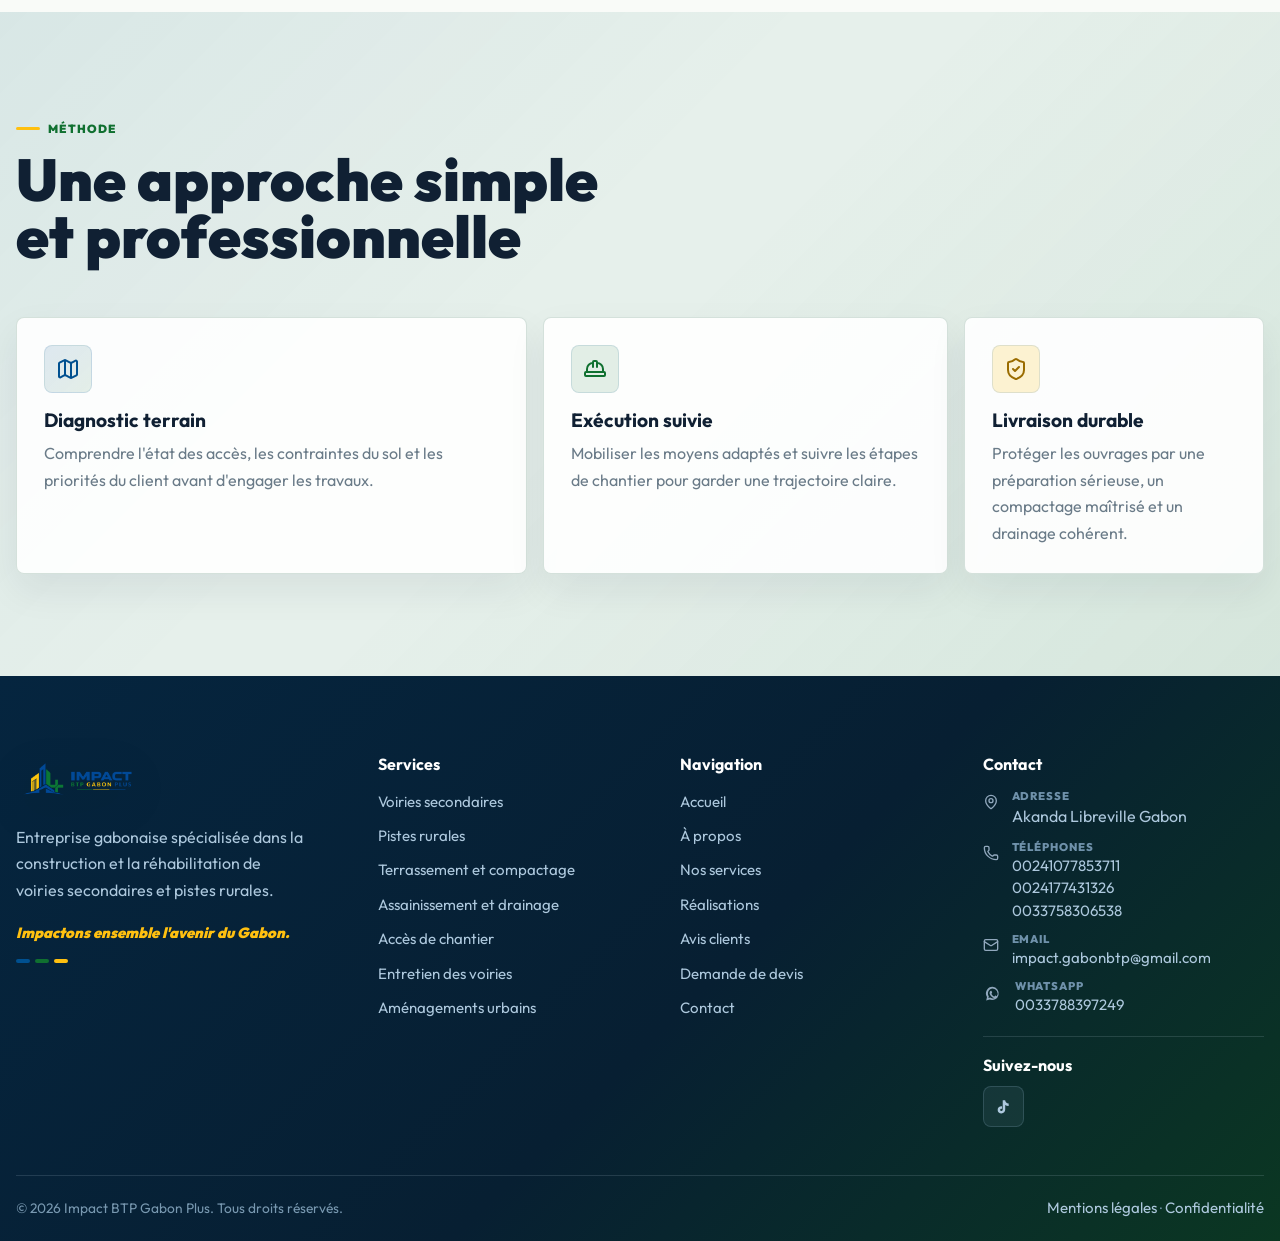
==== commit 1a70c331: "2nd" ====
--- a/apropos.html
+++ b/apropos.html
@@ -7,7 +7,7 @@
   <meta name="description" content="Découvrez Impact BTP Gabon Plus, entreprise gabonaise spécialisée dans les infrastructures de proximité.">
   <link rel="preconnect" href="https://fonts.googleapis.com">
   <link rel="preconnect" href="https://fonts.gstatic.com" crossorigin>
-  <link href="https://fonts.googleapis.com/css2?family=Raleway:wght@300;400;500;600;700;800;900&display=swap" rel="stylesheet">
+  <link href="https://fonts.googleapis.com/css2?family=Outfit:wght@300;400;500;600;700;800;900&display=swap" rel="stylesheet">
   <script src="lucide.min.js"></script>
   <link rel="icon" href="logoibtprvb.png" type="image/png">
   <link rel="stylesheet" href="styles.css">
--- a/styles.css
+++ b/styles.css
@@ -1816,23 +1816,42 @@
 }
 
 .footer-contact-list {
-  margin-bottom: 1.65rem;
+  display: grid;
+  gap: 0.9rem;
+  margin-bottom: 0;
 }
 
 .footer-contact-list li {
   display: flex;
   align-items: flex-start;
-  gap: 0.65rem;
+  gap: 0.8rem;
   color: #a8c6e0;
 }
 
 .footer-contact-list li > i,
 .footer-contact-list li > svg {
-  margin-top: 0.12rem;
+  margin-top: 0.18rem;
 }
 
 .footer-contact-list span {
-  line-height: 1.5;
+  display: grid;
+  min-width: 0;
+  gap: 0.22rem;
+  line-height: 1.45;
+}
+
+.footer-contact-list small {
+  color: #6f91aa;
+  font-size: 0.7rem;
+  font-weight: 850;
+  letter-spacing: 0.08em;
+  line-height: 1;
+  text-transform: uppercase;
+}
+
+.footer-phone-links {
+  display: grid;
+  gap: 0.18rem;
 }
 
 .footer-contact-list svg,
@@ -1851,11 +1870,13 @@
 }
 
 .footer-social {
-  margin-top: 1.6rem;
+  margin-top: 1.35rem;
+  border-top: 1px solid rgba(207, 226, 241, 0.14);
+  padding-top: 1.25rem;
 }
 
 .footer-social h3 {
-  margin-bottom: 0.9rem;
+  margin-bottom: 0.8rem;
 }
 
 .social-links {
@@ -2108,3 +2129,1361 @@
     flex-direction: column;
   }
 }
+
+/* 2026 logo-led redesign */
+:root {
+  --blue: #005090;
+  --blue-dark: #003f73;
+  --blue-ink: #05253f;
+  --blue-soft: #dfeef8;
+  --green: #107030;
+  --green-dark: #0b5726;
+  --green-soft: #dfeee3;
+  --yellow: #ffc010;
+  --yellow-soft: #fff4cb;
+  --ink: #102033;
+  --text: #38495a;
+  --muted: #6a7b88;
+  --line: #ceddd6;
+  --soft: #edf4f0;
+  --surface: #f9fbf8;
+  --surface-strong: #e6f0eb;
+  --white: #ffffff;
+  --shadow: 0 22px 55px rgba(0, 80, 144, 0.12);
+  --shadow-tight: 0 14px 32px rgba(16, 32, 51, 0.1);
+  --radius: 0.5rem;
+  --ease: cubic-bezier(0.16, 1, 0.3, 1);
+}
+
+html {
+  background: var(--soft);
+}
+
+body {
+  min-height: 100dvh;
+  background:
+    linear-gradient(180deg, rgba(255, 255, 255, 0.76), rgba(237, 244, 240, 0.92)),
+    linear-gradient(90deg, rgba(0, 80, 144, 0.05) 0 1px, transparent 1px),
+    linear-gradient(180deg, rgba(16, 112, 48, 0.05) 0 1px, transparent 1px),
+    var(--soft);
+  background-size: auto, 4.8rem 4.8rem, 4.8rem 4.8rem, auto;
+  color: var(--text);
+  font-family: Outfit, Raleway, Arial, sans-serif;
+  letter-spacing: 0;
+}
+
+::selection {
+  background: rgba(255, 192, 16, 0.45);
+  color: var(--ink);
+}
+
+svg {
+  stroke-width: 2;
+}
+
+.container {
+  width: min(calc(100% - 2rem), 82rem);
+}
+
+.site-header {
+  border-bottom: 1px solid rgba(206, 221, 214, 0.86);
+  background: rgba(249, 251, 248, 0.9);
+  box-shadow: 0 10px 35px rgba(16, 32, 51, 0.08);
+  backdrop-filter: blur(18px);
+}
+
+.site-header::after {
+  content: "";
+  position: absolute;
+  right: 0;
+  bottom: 0;
+  left: 0;
+  height: 3px;
+  background: linear-gradient(90deg, var(--blue) 0 46%, var(--green) 46% 72%, var(--yellow) 72% 100%);
+}
+
+.site-header-inner {
+  width: min(calc(100% - 2rem), 82rem);
+  min-height: 82px;
+  grid-template-columns: minmax(11rem, 1fr) auto minmax(12rem, 1fr);
+}
+
+.brand img {
+  width: clamp(154px, 13vw, 206px);
+}
+
+.desktop-nav {
+  gap: 0;
+  border: 1px solid rgba(206, 221, 214, 0.78);
+  border-radius: 999px;
+  padding: 0.25rem;
+  background: rgba(255, 255, 255, 0.88);
+  box-shadow: inset 0 1px 0 rgba(255, 255, 255, 0.82), 0 10px 28px rgba(16, 32, 51, 0.06);
+}
+
+.nav-link,
+.nav-trigger {
+  min-height: 2.45rem;
+  border-radius: 999px;
+  color: #405263;
+  font-size: 0.9rem;
+  font-weight: 800;
+  letter-spacing: 0;
+}
+
+.nav-link {
+  padding-inline: 0.9rem;
+}
+
+.nav-trigger {
+  padding-inline: 1rem;
+}
+
+.nav-link:hover,
+.nav-link.is-active,
+.nav-item.is-open > .nav-trigger,
+.nav-item:hover > .nav-trigger {
+  background: rgba(0, 80, 144, 0.08);
+  color: var(--blue);
+  transform: translateY(-1px);
+}
+
+.mega-menu {
+  top: calc(100% + 1px);
+  width: min(62rem, calc(100vw - 2rem));
+  gap: 0.75rem;
+  border: 1px solid rgba(206, 221, 214, 0.92);
+  border-radius: 0 0 var(--radius) var(--radius);
+  padding: 0.85rem;
+  background: rgba(249, 251, 248, 0.98);
+  box-shadow: 0 28px 70px rgba(16, 32, 51, 0.16);
+}
+
+.mega-wide {
+  width: min(70rem, calc(100vw - 2rem));
+}
+
+.mega-col {
+  padding: 0.85rem 0.9rem;
+}
+
+.mega-col p {
+  color: var(--green);
+  font-size: 0.72rem;
+  letter-spacing: 0.08em;
+}
+
+.mega-col a {
+  border-bottom: 1px solid rgba(206, 221, 214, 0.62);
+  padding: 0.58rem 0;
+  color: var(--ink);
+  font-size: clamp(1rem, 1.05vw, 1.12rem);
+}
+
+.mega-col a:last-child {
+  border-bottom: 0;
+}
+
+.mega-col a:hover {
+  color: var(--blue);
+  transform: translateX(0.2rem);
+}
+
+.mega-preview {
+  min-height: 15rem;
+  border-radius: var(--radius);
+  padding: 1.15rem;
+}
+
+.mega-preview::before {
+  background: linear-gradient(180deg, rgba(5, 37, 63, 0.1), rgba(5, 37, 63, 0.82));
+}
+
+.mega-preview span {
+  border-radius: 999px;
+  background: var(--yellow);
+  color: var(--ink);
+  letter-spacing: 0.08em;
+}
+
+.mega-preview strong {
+  max-width: 26rem;
+  font-size: clamp(1.08rem, 1.35vw, 1.45rem);
+}
+
+.nav-cta,
+.btn {
+  min-height: 3.1rem;
+  border-radius: var(--radius);
+  padding-inline: 1.18rem;
+  font-weight: 850;
+  letter-spacing: 0;
+  transition:
+    transform 0.25s var(--ease),
+    background 0.25s var(--ease),
+    border-color 0.25s var(--ease),
+    color 0.25s var(--ease),
+    box-shadow 0.25s var(--ease);
+}
+
+.nav-cta:active,
+.btn:active,
+.menu-toggle:active,
+.mobile-close:active,
+.back-to-top:active {
+  transform: translateY(1px) scale(0.99);
+}
+
+.nav-cta {
+  min-height: 2.75rem;
+  gap: 0.45rem;
+  background: var(--yellow);
+  color: var(--ink);
+  box-shadow: 0 13px 26px rgba(255, 192, 16, 0.24);
+}
+
+.nav-cta:hover {
+  background: #f0b30f;
+  color: var(--ink);
+}
+
+.btn-primary {
+  border-color: var(--blue);
+  background: var(--blue);
+  color: #fff;
+  box-shadow: 0 16px 32px rgba(0, 80, 144, 0.2);
+}
+
+.btn-primary:hover {
+  border-color: var(--blue-dark);
+  background: var(--blue-dark);
+  box-shadow: 0 18px 36px rgba(0, 63, 115, 0.24);
+}
+
+.btn-outline {
+  border-color: rgba(255, 255, 255, 0.44);
+  background: rgba(255, 255, 255, 0.1);
+  color: #fff;
+  box-shadow: inset 0 1px 0 rgba(255, 255, 255, 0.1);
+  backdrop-filter: blur(12px);
+}
+
+.btn-outline:hover {
+  border-color: rgba(255, 192, 16, 0.9);
+  background: rgba(255, 192, 16, 0.16);
+}
+
+.btn-light {
+  border-color: rgba(206, 221, 214, 0.9);
+  background: #fff;
+  color: var(--ink);
+  box-shadow: var(--shadow-tight);
+}
+
+.btn-light:hover {
+  border-color: rgba(0, 80, 144, 0.45);
+  color: var(--blue);
+}
+
+.menu-toggle,
+.mobile-close {
+  border-color: rgba(206, 221, 214, 0.9);
+  border-radius: var(--radius);
+  background: #fff;
+  color: var(--blue);
+  box-shadow: var(--shadow-tight);
+}
+
+@media (min-width: 1024px) {
+  .menu-toggle {
+    display: none !important;
+  }
+}
+
+.mobile-menu {
+  border-left: 1px solid rgba(206, 221, 214, 0.9);
+  background: rgba(249, 251, 248, 0.96);
+  box-shadow: -24px 0 65px rgba(16, 32, 51, 0.2);
+}
+
+.mobile-links a,
+.mobile-accordion-trigger {
+  color: var(--ink);
+}
+
+.mobile-links a {
+  border-radius: var(--radius);
+}
+
+.mobile-links a:hover,
+.mobile-links a.is-active {
+  background: rgba(0, 80, 144, 0.08);
+  color: var(--blue);
+}
+
+.mobile-actions {
+  display: grid;
+  gap: 0.65rem;
+  margin-top: 1rem;
+  padding-top: 1rem;
+  border-top: 1px solid var(--line);
+}
+
+.mobile-primary-cta,
+.mobile-secondary-cta {
+  display: inline-flex;
+  min-height: 3rem;
+  align-items: center;
+  justify-content: center;
+  gap: 0.55rem;
+  border: 1px solid transparent;
+  font-weight: 850;
+}
+
+.mobile-primary-cta {
+  background: var(--blue);
+  color: #fff !important;
+}
+
+.mobile-primary-cta:hover {
+  background: var(--blue-dark) !important;
+  color: #fff !important;
+}
+
+.mobile-secondary-cta {
+  border-color: var(--line) !important;
+  background: #fff;
+}
+
+.mobile-social-link,
+.social-link {
+  border-radius: var(--radius);
+}
+
+.menu-overlay.show {
+  background: rgba(5, 37, 63, 0.48);
+}
+
+.page-main {
+  padding-top: 82px;
+}
+
+.home-main {
+  padding-top: 0;
+}
+
+.home-hero {
+  min-height: max(98dvh, 53rem);
+  background: var(--blue-ink);
+}
+
+.home-hero::before {
+  content: "";
+  position: absolute;
+  bottom: -7rem;
+  left: -12vw;
+  z-index: 3;
+  width: min(64rem, 88vw);
+  height: 18rem;
+  background:
+    linear-gradient(106deg, transparent 0 33%, rgba(255, 192, 16, 0.78) 33% 36%, transparent 36% 46%, rgba(0, 80, 144, 0.68) 46% 51%, transparent 51% 100%),
+    linear-gradient(74deg, transparent 0 54%, rgba(16, 112, 48, 0.58) 54% 58%, transparent 58% 100%);
+  opacity: 0.58;
+  pointer-events: none;
+  transform: rotate(-6deg);
+}
+
+.hero-slide-bg img {
+  filter: saturate(0.96) contrast(1.04);
+}
+
+.hero-overlay {
+  background:
+    linear-gradient(90deg, rgba(5, 27, 47, 0.95) 0%, rgba(5, 37, 63, 0.86) 42%, rgba(5, 37, 63, 0.34) 76%, rgba(5, 37, 63, 0.15) 100%),
+    linear-gradient(180deg, rgba(5, 37, 63, 0.2), rgba(5, 37, 63, 0.56));
+}
+
+.hero-copy {
+  width: min(calc(100% - 2rem), 82rem);
+  padding: clamp(8.2rem, 12vw, 10.8rem) 0 clamp(6rem, 8vw, 7.2rem);
+}
+
+.hero-badge {
+  gap: 0.55rem;
+  margin-bottom: 1.2rem;
+  border: 1px solid rgba(255, 255, 255, 0.2);
+  border-radius: 999px;
+  padding: 0.58rem 0.82rem;
+  background: rgba(255, 255, 255, 0.1);
+  font-size: 0.73rem;
+  letter-spacing: 0.08em;
+  box-shadow: inset 0 1px 0 rgba(255, 255, 255, 0.12);
+}
+
+.hero-badge::before {
+  width: 0.54rem;
+  height: 0.54rem;
+  background: var(--yellow);
+  box-shadow: 0 0 0 0.28rem rgba(255, 192, 16, 0.14);
+}
+
+.hero-line {
+  width: 6rem;
+  height: 3px;
+  margin-bottom: 1.65rem;
+  background: linear-gradient(90deg, var(--yellow), var(--green), #fff);
+}
+
+.home-hero h1 {
+  max-width: 13ch;
+  margin-bottom: 1.4rem;
+  font-size: clamp(3rem, 6.15vw, 5.55rem);
+  font-weight: 900;
+  line-height: 0.96;
+  letter-spacing: 0;
+  text-wrap: balance;
+}
+
+.home-hero p {
+  max-width: 39rem;
+  color: #dbe9f4;
+  font-size: clamp(1.04rem, 1.35vw, 1.22rem);
+  line-height: 1.68;
+}
+
+.hero-actions {
+  gap: 0.75rem;
+}
+
+.hero-bottom {
+  padding-bottom: 2.25rem;
+}
+
+.hero-bottom-inner {
+  width: min(calc(100% - 2rem), 82rem);
+}
+
+.hero-progress-track {
+  width: min(18rem, 50vw);
+  height: 3px;
+  background: rgba(255, 255, 255, 0.24);
+}
+
+.hero-progress {
+  background: #fff;
+}
+
+.hero-dot {
+  width: 0.62rem;
+  height: 0.62rem;
+  background: rgba(255, 255, 255, 0.42);
+}
+
+.hero-dot.on {
+  width: 2.35rem;
+  background: var(--yellow);
+}
+
+.section {
+  padding: clamp(4.8rem, 8vw, 7.2rem) 0;
+}
+
+.section-white {
+  background: var(--surface);
+}
+
+.section-soft {
+  background:
+    linear-gradient(135deg, rgba(0, 80, 144, 0.06), transparent 42%),
+    linear-gradient(315deg, rgba(16, 112, 48, 0.08), transparent 50%),
+    var(--surface-strong);
+}
+
+.section-head {
+  max-width: 54rem;
+  margin-bottom: clamp(2rem, 4vw, 3.2rem);
+}
+
+.section-head.center {
+  margin-inline: 0 auto;
+  text-align: left;
+}
+
+.eyebrow {
+  gap: 0.52rem;
+  margin-bottom: 0.9rem;
+  color: var(--green);
+  font-size: 0.73rem;
+  letter-spacing: 0.1em;
+}
+
+.eyebrow::before {
+  width: 1.5rem;
+  height: 3px;
+  background: var(--yellow);
+}
+
+.eyebrow::after {
+  display: none;
+}
+
+h2,
+.page-title {
+  color: var(--ink);
+  font-size: clamp(2.2rem, 4.6vw, 4.35rem);
+  font-weight: 900;
+  line-height: 0.98;
+  letter-spacing: 0;
+  text-wrap: balance;
+}
+
+.section-head p,
+.lead {
+  max-width: 62ch;
+  color: var(--muted);
+  font-size: 1.06rem;
+  line-height: 1.72;
+}
+
+.page-hero {
+  overflow: hidden;
+  border-bottom: 1px solid rgba(206, 221, 214, 0.9);
+  padding: clamp(5.6rem, 9vw, 8rem) 0 clamp(4.5rem, 7vw, 6.3rem);
+  background:
+    linear-gradient(122deg, rgba(255, 255, 255, 0.94) 0%, rgba(237, 244, 240, 0.94) 58%, rgba(223, 238, 248, 0.78) 100%),
+    var(--surface);
+}
+
+.page-hero::before {
+  content: "";
+  position: absolute;
+  inset: auto -12vw -5rem 42vw;
+  height: 14rem;
+  background:
+    linear-gradient(110deg, transparent 0 38%, rgba(0, 80, 144, 0.12) 38% 42%, transparent 42% 58%, rgba(255, 192, 16, 0.28) 58% 61%, transparent 61% 100%);
+  pointer-events: none;
+  transform: rotate(-5deg);
+}
+
+.page-hero-grid {
+  position: relative;
+  grid-template-columns: minmax(0, 1.08fr) minmax(18rem, 0.82fr);
+  gap: clamp(2rem, 5vw, 4.8rem);
+}
+
+.page-hero .container:not(.page-hero-grid) {
+  position: relative;
+  max-width: 62rem;
+}
+
+.page-hero h1 {
+  max-width: 12ch;
+}
+
+.page-hero p {
+  max-width: 39rem;
+  color: var(--muted);
+  font-size: 1.08rem;
+}
+
+.page-hero-media {
+  position: relative;
+  overflow: hidden;
+  border: 1px solid rgba(206, 221, 214, 0.92);
+  border-radius: var(--radius);
+  box-shadow: var(--shadow);
+}
+
+.page-hero-media::after {
+  content: "";
+  position: absolute;
+  inset: auto 0 0 0;
+  height: 0.45rem;
+  background: linear-gradient(90deg, var(--blue), var(--green), var(--yellow));
+}
+
+.page-hero-media img {
+  height: clamp(20rem, 34vw, 28rem);
+  filter: saturate(0.95) contrast(1.03);
+}
+
+.story-grid,
+.story-feature-grid {
+  grid-template-columns: minmax(0, 1.06fr) minmax(18rem, 0.94fr);
+  gap: clamp(2rem, 5vw, 5rem);
+}
+
+.text-flow {
+  gap: 1.05rem;
+}
+
+.text-flow p,
+.text-flow li {
+  color: #415364;
+}
+
+.story-feature-copy p {
+  max-width: 48rem;
+  font-size: 1.05rem;
+}
+
+.image-card,
+.team-image-card {
+  border: 1px solid rgba(206, 221, 214, 0.92);
+  border-radius: var(--radius);
+  background: #fff;
+  box-shadow: var(--shadow);
+}
+
+.image-card::after {
+  content: "";
+  position: absolute;
+  inset: auto 0 0;
+  height: 0.42rem;
+  background: linear-gradient(90deg, var(--blue), var(--green), var(--yellow));
+}
+
+.image-card img {
+  min-height: 31rem;
+  filter: saturate(0.95) contrast(1.02);
+}
+
+.team-image-card img {
+  min-height: 0;
+}
+
+.stats-row {
+  gap: 1rem;
+}
+
+.stat-item {
+  border-top: 1px solid rgba(206, 221, 214, 0.9);
+  color: var(--muted);
+}
+
+.stat-item strong {
+  color: var(--blue);
+}
+
+.story-stats {
+  border-top: 1px solid rgba(206, 221, 214, 0.92);
+}
+
+.story-stats .stat-item strong {
+  color: var(--blue-ink);
+}
+
+.story-stats .stat-item:nth-child(2) strong {
+  color: var(--green);
+}
+
+.story-stats .stat-item:nth-child(3) strong {
+  color: #a97800;
+}
+
+.service-showcase {
+  display: grid;
+  grid-template-columns: repeat(12, minmax(0, 1fr));
+  gap: 1rem;
+  align-items: stretch;
+}
+
+.service-tile {
+  min-height: 28rem;
+  grid-column: span 3;
+  border: 1px solid rgba(255, 255, 255, 0.16);
+  border-radius: var(--radius);
+  padding: 1.25rem;
+  box-shadow: 0 24px 54px rgba(16, 32, 51, 0.18);
+}
+
+.service-tile:nth-child(1) {
+  grid-column: span 4;
+}
+
+.service-tile:nth-child(2) {
+  grid-column: span 3;
+  margin-top: 3rem;
+}
+
+.service-tile:nth-child(3) {
+  grid-column: span 3;
+}
+
+.service-tile:nth-child(4) {
+  grid-column: span 2;
+  margin-top: 1.5rem;
+}
+
+.service-tile::before {
+  background:
+    linear-gradient(180deg, rgba(5, 37, 63, 0.08), rgba(5, 37, 63, 0.82)),
+    linear-gradient(90deg, rgba(0, 80, 144, 0.5), rgba(16, 112, 48, 0.22));
+}
+
+.service-tile::after {
+  content: "";
+  position: absolute;
+  right: 1.1rem;
+  top: 1.1rem;
+  width: 3.2rem;
+  height: 0.32rem;
+  border-radius: 999px;
+  background: linear-gradient(90deg, var(--yellow), #fff);
+}
+
+.service-tile:hover {
+  box-shadow: 0 28px 65px rgba(16, 32, 51, 0.24);
+  transform: translateY(-0.4rem);
+}
+
+.service-number {
+  width: 2.4rem;
+  height: 2.4rem;
+  border-radius: var(--radius);
+  background: rgba(255, 192, 16, 0.94);
+  color: var(--ink);
+}
+
+.service-tile h3 {
+  font-size: clamp(1.25rem, 1.8vw, 1.58rem);
+}
+
+.service-tile p {
+  color: rgba(255, 255, 255, 0.86);
+}
+
+.card-grid,
+.testimonial-grid,
+.project-grid {
+  display: grid;
+  grid-template-columns: repeat(12, minmax(0, 1fr));
+  gap: 1rem;
+}
+
+.pro-card,
+.testimonial-card,
+.info-card,
+.legal-card,
+.form-card,
+.project-card {
+  border: 1px solid rgba(206, 221, 214, 0.88);
+  border-radius: var(--radius);
+  background: rgba(255, 255, 255, 0.9);
+  box-shadow: 0 16px 38px rgba(16, 32, 51, 0.07);
+}
+
+.pro-card,
+.testimonial-card,
+.info-card {
+  padding: clamp(1.15rem, 2.1vw, 1.9rem);
+}
+
+.pro-card {
+  grid-column: span 4;
+}
+
+.card-grid > .pro-card:nth-child(1) {
+  grid-column: span 5;
+}
+
+.card-grid > .pro-card:nth-child(2) {
+  grid-column: span 4;
+}
+
+.card-grid > .pro-card:nth-child(3) {
+  grid-column: span 3;
+}
+
+.pro-card:hover,
+.info-card:hover,
+.testimonial-card:hover {
+  border-color: rgba(0, 80, 144, 0.28);
+  box-shadow: 0 22px 50px rgba(0, 80, 144, 0.11);
+  transform: translateY(-0.28rem);
+}
+
+.card-icon {
+  width: 3rem;
+  height: 3rem;
+  border: 1px solid rgba(0, 80, 144, 0.12);
+  border-radius: var(--radius);
+  background: linear-gradient(135deg, rgba(0, 80, 144, 0.12), rgba(16, 112, 48, 0.1));
+  color: var(--blue);
+}
+
+.pro-card:nth-child(2n) .card-icon,
+.info-card:nth-child(2n) .card-icon,
+.service-detail:nth-child(2n) .card-icon {
+  background: rgba(16, 112, 48, 0.11);
+  color: var(--green);
+}
+
+.pro-card:nth-child(3n) .card-icon,
+.info-card:nth-child(3n) .card-icon,
+.service-detail:nth-child(3n) .card-icon {
+  background: rgba(255, 192, 16, 0.18);
+  color: #9a6c00;
+}
+
+.pro-card h3,
+.info-card h3 {
+  color: var(--ink);
+  font-size: 1.2rem;
+}
+
+.testimonial-card {
+  grid-column: span 4;
+}
+
+.testimonial-grid > .testimonial-card:nth-child(1),
+.testimonial-grid > .testimonial-card:nth-child(5) {
+  grid-column: span 5;
+}
+
+.testimonial-grid > .testimonial-card:nth-child(2),
+.testimonial-grid > .testimonial-card:nth-child(4) {
+  grid-column: span 4;
+}
+
+.testimonial-grid > .testimonial-card:nth-child(3),
+.testimonial-grid > .testimonial-card:nth-child(6) {
+  grid-column: span 3;
+}
+
+.stars {
+  color: var(--yellow);
+}
+
+.testimonial-card blockquote {
+  color: #324457;
+  font-style: normal;
+}
+
+.testimonial-card footer {
+  border-top: 1px solid rgba(206, 221, 214, 0.9);
+}
+
+.quote-section {
+  background:
+    linear-gradient(135deg, rgba(5, 37, 63, 0.98) 0%, rgba(0, 80, 144, 0.95) 45%, rgba(9, 78, 39, 0.95) 100%);
+}
+
+.quote-section::before {
+  background:
+    linear-gradient(90deg, rgba(255, 255, 255, 0.06) 1px, transparent 1px),
+    linear-gradient(180deg, rgba(255, 255, 255, 0.05) 1px, transparent 1px);
+  background-size: 4.6rem 4.6rem;
+  opacity: 0.26;
+}
+
+.quote-copy h2 {
+  max-width: 13ch;
+}
+
+.quote-copy p {
+  color: #d5e6f4;
+}
+
+.quote-link {
+  border-radius: var(--radius);
+}
+
+.quote-media {
+  border-radius: var(--radius);
+  box-shadow: 0 25px 70px rgba(5, 16, 31, 0.28);
+}
+
+.quote-status {
+  border-radius: var(--radius);
+}
+
+.quote-steps {
+  border-top-color: rgba(255, 255, 255, 0.2);
+}
+
+.page-hero + .section {
+  border-top: 0;
+}
+
+.service-list {
+  gap: 0.9rem;
+}
+
+.service-detail {
+  position: relative;
+  grid-template-columns: 4.25rem minmax(0, 1fr) minmax(14rem, 0.42fr);
+  gap: 1.25rem;
+  overflow: hidden;
+  border: 1px solid rgba(206, 221, 214, 0.9);
+  border-radius: var(--radius);
+  background: rgba(255, 255, 255, 0.92);
+  box-shadow: 0 14px 32px rgba(16, 32, 51, 0.07);
+}
+
+.service-detail::before {
+  content: "";
+  position: absolute;
+  inset: 0 auto 0 0;
+  width: 0.28rem;
+  background: var(--blue);
+}
+
+.service-detail:nth-child(2n)::before {
+  background: var(--green);
+}
+
+.service-detail:nth-child(3n)::before {
+  background: var(--yellow);
+}
+
+.service-detail h2 {
+  color: var(--ink);
+  font-size: clamp(1.5rem, 2.1vw, 2.15rem);
+}
+
+.service-detail-img {
+  height: 12.5rem;
+  border-radius: var(--radius);
+  box-shadow: none;
+}
+
+.project-card {
+  grid-column: span 4;
+  overflow: hidden;
+}
+
+.project-grid > .project-card:nth-child(1),
+.project-grid > .project-card:nth-child(6) {
+  grid-column: span 5;
+}
+
+.project-grid > .project-card:nth-child(2),
+.project-grid > .project-card:nth-child(5) {
+  grid-column: span 4;
+}
+
+.project-grid > .project-card:nth-child(3),
+.project-grid > .project-card:nth-child(4) {
+  grid-column: span 3;
+}
+
+.project-card img {
+  height: 17.5rem;
+}
+
+.project-grid > .project-card:nth-child(1) img,
+.project-grid > .project-card:nth-child(6) img {
+  height: 20rem;
+}
+
+.project-card div {
+  padding: 1.2rem;
+}
+
+.project-card span {
+  color: var(--green);
+  letter-spacing: 0.08em;
+}
+
+.project-card h3 {
+  color: var(--ink);
+}
+
+.before-after {
+  border: 1px solid rgba(206, 221, 214, 0.92);
+  border-radius: var(--radius);
+  box-shadow: var(--shadow);
+}
+
+.ba-handle {
+  width: 4px;
+  background: var(--yellow);
+}
+
+.ba-handle::after {
+  border: 3px solid #fff;
+  background: var(--yellow);
+  box-shadow: 0 14px 30px rgba(16, 32, 51, 0.25);
+}
+
+.ba-label {
+  border-radius: var(--radius);
+  background: rgba(5, 37, 63, 0.82);
+}
+
+.contact-grid,
+.form-grid {
+  grid-template-columns: minmax(0, 0.82fr) minmax(0, 1.18fr);
+}
+
+.contact-list {
+  gap: 0.78rem;
+}
+
+.form-card {
+  padding: clamp(1.25rem, 3vw, 2.1rem);
+}
+
+.form-card .section-head {
+  margin-bottom: 1.8rem;
+}
+
+.field label {
+  color: var(--blue-ink);
+  font-size: 0.76rem;
+  letter-spacing: 0.08em;
+}
+
+.field input,
+.field select,
+.field textarea {
+  border: 1px solid rgba(206, 221, 214, 0.95);
+  border-radius: var(--radius);
+  background: #fff;
+  color: var(--ink);
+}
+
+.field input:focus,
+.field select:focus,
+.field textarea:focus {
+  border-color: rgba(0, 80, 144, 0.72);
+  box-shadow: 0 0 0 4px rgba(0, 80, 144, 0.1);
+}
+
+.file-drop {
+  border-color: rgba(16, 112, 48, 0.34);
+  border-radius: var(--radius);
+  background: rgba(16, 112, 48, 0.08);
+}
+
+.file-chip {
+  border-radius: var(--radius);
+  background: var(--surface);
+}
+
+.toast {
+  border-radius: var(--radius);
+  background: #edf9f0;
+  color: #0b5726;
+}
+
+.legal-card {
+  max-width: 58rem;
+  margin-inline: auto;
+  padding: clamp(1.35rem, 3vw, 2.5rem);
+}
+
+.legal-card h2 {
+  color: var(--blue-ink);
+}
+
+.site-footer {
+  background:
+    linear-gradient(135deg, #05253f 0%, #071f32 55%, #0b3722 100%);
+  color: #cfe2f1;
+}
+
+.footer-inner {
+  grid-template-columns: 1.25fr 1fr 1fr 1.18fr;
+}
+
+.footer-logo {
+  width: 128px;
+}
+
+.site-footer p,
+.site-footer a,
+.footer-contact-list li {
+  color: #adc8dd;
+}
+
+.footer-brand-block strong,
+.site-footer a:hover {
+  color: var(--yellow);
+}
+
+.site-footer h3 {
+  color: #fff;
+}
+
+.footer-brand-marks span {
+  height: 0.22rem;
+}
+
+.footer-bottom {
+  border-top: 1px solid rgba(207, 226, 241, 0.14);
+  color: #7898b0;
+}
+
+.back-to-top {
+  border-color: rgba(206, 221, 214, 0.9);
+  border-radius: var(--radius);
+  background: var(--yellow);
+  color: var(--ink);
+  box-shadow: 0 16px 35px rgba(16, 32, 51, 0.16);
+}
+
+.reveal,
+.reveal-left,
+.reveal-right,
+.reveal-scale {
+  transition:
+    opacity 0.75s var(--ease),
+    transform 0.75s var(--ease);
+}
+
+@media (max-width: 1023px) {
+  .site-header-inner {
+    display: flex;
+    align-items: center;
+    justify-content: space-between;
+    width: min(calc(100% - 1.5rem), 82rem);
+    min-height: 78px;
+  }
+
+  .desktop-nav,
+  .desktop-cta {
+    display: none !important;
+  }
+
+  .menu-toggle {
+    display: inline-flex !important;
+    flex: 0 0 2.75rem;
+    border-color: var(--blue);
+    background: var(--blue);
+    color: #fff;
+    box-shadow: 0 12px 28px rgba(0, 80, 144, 0.22);
+  }
+
+  .page-main {
+    padding-top: 78px;
+  }
+
+  .story-grid,
+  .story-feature-grid,
+  .page-hero-grid,
+  .contact-grid,
+  .form-grid,
+  .quote-grid {
+    grid-template-columns: 1fr;
+  }
+
+  .quote-grid {
+    grid-template-areas:
+      "copy"
+      "media"
+      "steps";
+  }
+
+  .page-hero h1,
+  .quote-copy h2,
+  .home-hero h1 {
+    max-width: 14ch;
+  }
+
+  .service-showcase,
+  .card-grid,
+  .testimonial-grid,
+  .project-grid {
+    grid-template-columns: repeat(2, minmax(0, 1fr));
+  }
+
+  .service-tile,
+  .service-tile:nth-child(n),
+  .pro-card,
+  .card-grid > .pro-card:nth-child(n),
+  .testimonial-card,
+  .testimonial-grid > .testimonial-card:nth-child(n),
+  .project-card,
+  .project-grid > .project-card:nth-child(n) {
+    grid-column: auto;
+    margin-top: 0;
+  }
+
+  .service-detail {
+    grid-template-columns: 4.25rem minmax(0, 1fr);
+  }
+
+  .service-detail-img {
+    grid-column: 1 / -1;
+    height: 16rem;
+  }
+
+  .quote-media,
+  .quote-media img {
+    min-height: 23rem;
+  }
+
+  .quote-steps {
+    grid-template-columns: repeat(3, minmax(0, 1fr));
+  }
+
+  .footer-inner {
+    grid-template-columns: repeat(2, minmax(0, 1fr));
+  }
+}
+
+@media (max-width: 700px) {
+  body {
+    background-size: auto, 3.6rem 3.6rem, 3.6rem 3.6rem, auto;
+  }
+
+  .container,
+  .hero-copy,
+  .hero-bottom-inner {
+    width: min(calc(100% - 2rem), 82rem);
+  }
+
+  .site-header-inner {
+    width: min(calc(100% - 1.25rem), 82rem);
+    min-height: 74px;
+  }
+
+  .brand img {
+    width: clamp(132px, 48vw, 168px);
+  }
+
+  .page-main {
+    padding-top: 74px;
+  }
+
+  .home-hero::before {
+    width: 110vw;
+    opacity: 0.38;
+  }
+
+  .home-hero {
+    min-height: max(calc(100dvh - 74px), 42rem);
+  }
+
+  .hero-copy {
+    padding: 4.9rem 0 5.9rem;
+  }
+
+  .home-hero h1 {
+    max-width: 10.8ch;
+    font-size: clamp(2.3rem, 11.4vw, 3.35rem);
+    line-height: 0.99;
+  }
+
+  .home-hero p,
+  .page-hero p,
+  .section-head p,
+  .lead {
+    font-size: 1rem;
+  }
+
+  .hero-bottom-inner {
+    justify-content: flex-start;
+  }
+
+  .hero-progress-track {
+    width: min(16rem, 72vw);
+  }
+
+  .hero-actions,
+  .quote-actions {
+    flex-direction: column;
+  }
+
+  .btn,
+  .hero-actions a,
+  .quote-actions a {
+    width: 100%;
+  }
+
+  .page-hero {
+    padding: 4.8rem 0 3.8rem;
+  }
+
+  h2,
+  .page-title {
+    font-size: clamp(2rem, 10vw, 3.05rem);
+  }
+
+  .page-hero h1,
+  .quote-copy h2 {
+    max-width: 12ch;
+  }
+
+  .page-hero-media img {
+    height: 18.5rem;
+  }
+
+  .section {
+    padding: 4rem 0;
+  }
+
+  .service-showcase,
+  .card-grid,
+  .testimonial-grid,
+  .project-grid,
+  .stats-row,
+  .form-grid-inner,
+  .quote-steps {
+    grid-template-columns: 1fr;
+  }
+
+  .service-tile {
+    min-height: 23rem;
+  }
+
+  .service-detail {
+    grid-template-columns: 1fr;
+    padding: 1.2rem;
+  }
+
+  .service-detail::before {
+    inset: 0 0 auto 0;
+    width: 100%;
+    height: 0.3rem;
+  }
+
+  .image-card img,
+  .before-after,
+  .before-after > img,
+  .ba-after img {
+    min-height: 22rem;
+  }
+
+  .project-card img,
+  .project-grid > .project-card:nth-child(n) img {
+    height: 16rem;
+  }
+
+  .quote-media,
+  .quote-media img {
+    min-height: 22rem;
+  }
+
+  .quote-steps article {
+    border-right: 0;
+    border-bottom: 1px solid rgba(213, 230, 244, 0.16);
+    padding-inline: 0;
+  }
+
+  .quote-steps article:last-child {
+    border-bottom: 0;
+  }
+
+  .footer-inner {
+    grid-template-columns: 1fr;
+  }
+
+  .footer-bottom {
+    align-items: flex-start;
+    flex-direction: column;
+  }
+}
+
+@media (prefers-reduced-motion: reduce) {
+  *,
+  *::before,
+  *::after {
+    animation-duration: 0.01ms !important;
+    animation-iteration-count: 1 !important;
+    scroll-behavior: auto !important;
+    transition-duration: 0.01ms !important;
+  }
+}
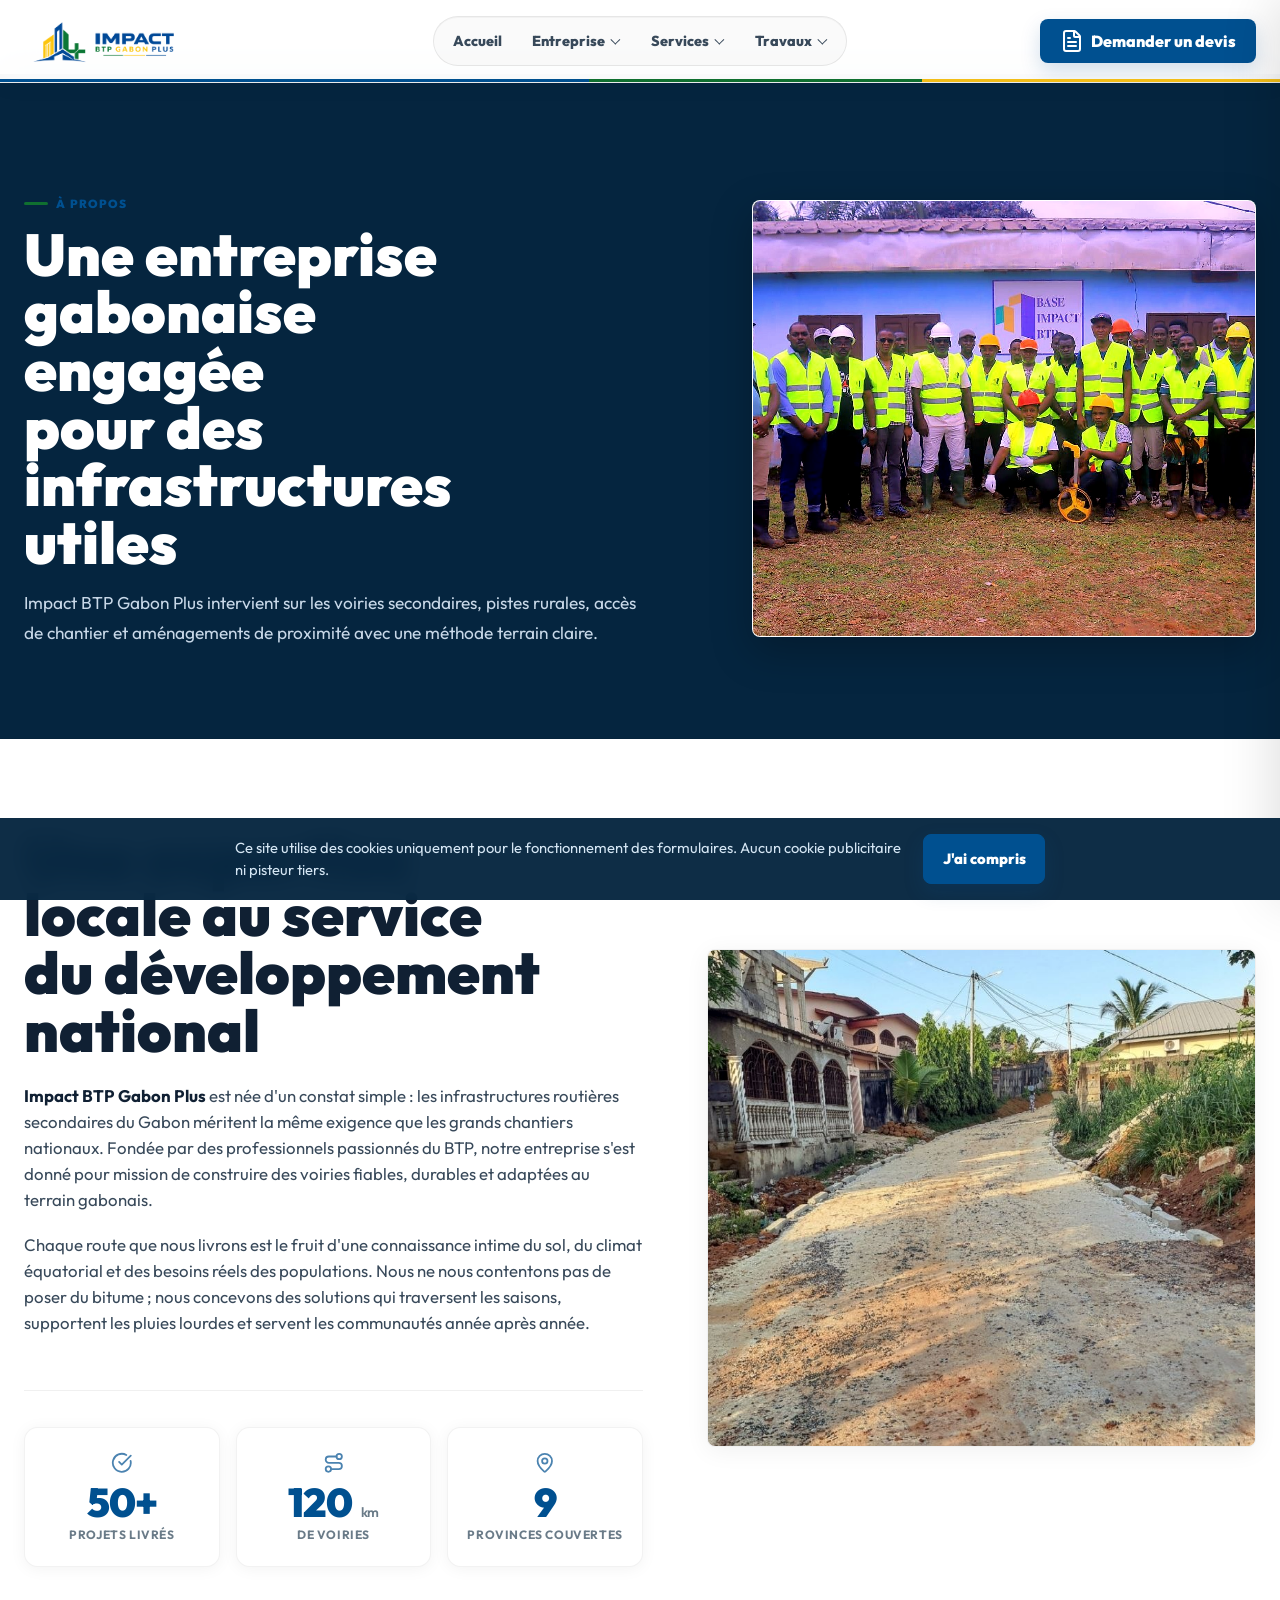
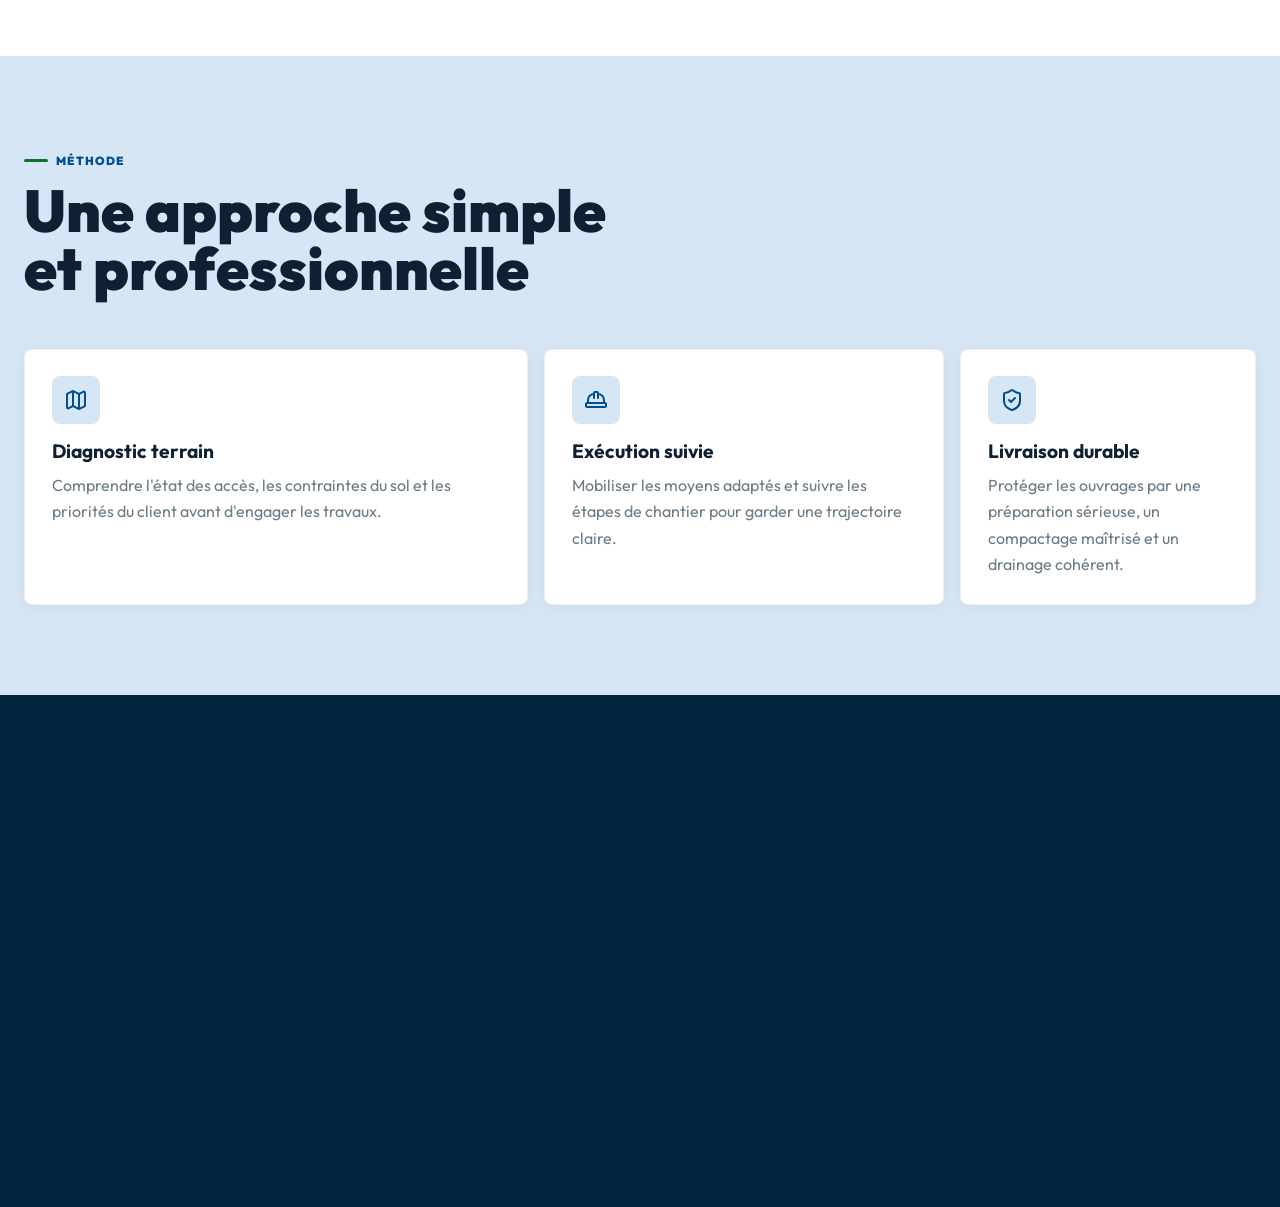
==== commit 9666ece0: "3rd" ====
--- a/apropos.html
+++ b/apropos.html
@@ -3,19 +3,36 @@
 <head>
   <meta charset="UTF-8">
   <meta name="viewport" content="width=device-width, initial-scale=1.0">
-  <title>À propos | Impact BTP Gabon Plus</title>
-  <meta name="description" content="Découvrez Impact BTP Gabon Plus, entreprise gabonaise spécialisée dans les infrastructures de proximité.">
+  <title>À propos Impact BTP | Entreprise BTP au Gabon</title>
+  <meta name="description" content="Découvrez Impact BTP Gabon Plus, entreprise BTP locale spécialisée en voiries, pistes rurales, terrassement et drainage au Gabon.">
+  <meta name="robots" content="index, follow, max-image-preview:large">
+  <meta name="theme-color" content="#07569f">
+  <link rel="canonical" href="https://impactbtpgabonplus.com/apropos.html">
+  <meta property="og:locale" content="fr_GA">
+  <meta property="og:type" content="article">
+  <meta property="og:site_name" content="Impact BTP Gabon Plus">
+  <meta property="og:title" content="À propos Impact BTP | Entreprise BTP au Gabon">
+  <meta property="og:description" content="Une entreprise gabonaise spécialisée en infrastructures de proximité, voiries secondaires et pistes rurales.">
+  <meta property="og:url" content="https://impactbtpgabonplus.com/apropos.html">
+  <meta property="og:image" content="https://impactbtpgabonplus.com/photos/used/equipe-impact-btp-terrain.jpg">
+  <meta property="og:image:width" content="1137">
+  <meta property="og:image:height" content="853">
+  <meta name="twitter:card" content="summary_large_image">
   <link rel="preconnect" href="https://fonts.googleapis.com">
   <link rel="preconnect" href="https://fonts.gstatic.com" crossorigin>
-  <link href="https://fonts.googleapis.com/css2?family=Outfit:wght@300;400;500;600;700;800;900&display=swap" rel="stylesheet">
-  <script src="lucide.min.js"></script>
-  <link rel="icon" href="logoibtprvb.png" type="image/png">
+  <link href="https://fonts.googleapis.com/css2?family=Outfit:wght@300;400;500;600;700;800;900&amp;display=swap" rel="stylesheet">
+  <link rel="preload" as="style" href="https://fonts.googleapis.com/css2?family=Outfit:wght@300;400;500;600;700;800;900&display=swap">
+  <link rel="preload" as="image" href="photos/used/equipe-impact-btp-terrain.jpg" fetchpriority="high">
+  <script src="lucide.min.js" defer></script>
+  <link rel="icon" type="image/png" sizes="32x32" href="photos/logos/logoibtprvb.png">
+  <link rel="apple-touch-icon" href="photos/logos/logoibtprvb.png">
   <link rel="stylesheet" href="styles.css">
 </head>
 <body data-page="apropos">
+<a class="skip-link" href="#main-content">Aller au contenu principal</a>
 <div id="siteHeader"></div>
 
-<main class="page-main">
+<main id="main-content" class="page-main">
   <section class="page-hero">
     <div class="container page-hero-grid">
       <div class="reveal">
@@ -24,7 +41,7 @@
         <p>Impact BTP Gabon Plus intervient sur les voiries secondaires, pistes rurales, accès de chantier et aménagements de proximité avec une méthode terrain claire.</p>
       </div>
       <div class="page-hero-media team-image-card reveal-right">
-        <img src="photos/used/equipe-impact-btp-terrain.jpg" alt="Équipe Impact BTP Gabon Plus">
+        <img src="photos/used/equipe-impact-btp-terrain.jpg" width="1137" height="853" fetchpriority="high" decoding="async" alt="Équipe Impact BTP Gabon Plus sur le terrain">
       </div>
     </div>
   </section>
@@ -37,19 +54,19 @@
         </div>
         <p><strong>Impact BTP Gabon Plus</strong> est née d'un constat simple : les infrastructures routières secondaires du Gabon méritent la même exigence que les grands chantiers nationaux. Fondée par des professionnels passionnés du BTP, notre entreprise s'est donné pour mission de construire des voiries fiables, durables et adaptées au terrain gabonais.</p>
         <p>Chaque route que nous livrons est le fruit d'une connaissance intime du sol, du climat équatorial et des besoins réels des populations. Nous ne nous contentons pas de poser du bitume ; nous concevons des solutions qui traversent les saisons, supportent les pluies lourdes et servent les communautés année après année.</p>
-        <div class="stats-row story-stats">
-          <div class="stat-item"><strong>50+</strong><span>Projets livrés</span></div>
-          <div class="stat-item"><strong>120 <em>km</em></strong><span>De voiries</span></div>
-          <div class="stat-item"><strong>9</strong><span>Provinces couvertes</span></div>
+        <div class="stats-modern">
+          <div class="stat-card"><i data-lucide="check-circle"></i><strong>50+</strong><span>Projets livrés</span></div>
+          <div class="stat-card"><i data-lucide="route"></i><strong>120 <em>km</em></strong><span>De voiries</span></div>
+          <div class="stat-card"><i data-lucide="map-pin"></i><strong>9</strong><span>Provinces couvertes</span></div>
         </div>
       </div>
       <div class="image-card reveal-right">
-        <img src="photos/used/voie-reprofilee-quartier.jpg" alt="Voie reprofilée après travaux">
+        <img src="photos/used/voie-reprofilee-quartier.jpg" width="1280" height="719" loading="lazy" decoding="async" alt="Voie de quartier reprofilée après travaux au Gabon">
       </div>
     </div>
   </section>
 
-  <section class="section section-soft">
+  <section class="section section-blue">
     <div class="container">
       <div class="section-head center reveal">
         <span class="eyebrow">Méthode</span>
@@ -77,6 +94,10 @@
 </main>
 
 <div id="siteFooter"></div>
-<script src="script.js"></script>
+<aside id="cookieBanner" class="cookie-banner" role="dialog" aria-label="Cookies" hidden>
+  <p>Ce site utilise des cookies uniquement pour le fonctionnement des formulaires. Aucun cookie publicitaire ni pisteur tiers.</p>
+  <button id="cookieAccept" class="btn btn-primary" type="button">J'ai compris</button>
+</aside>
+<script src="script.js" defer></script>
 </body>
 </html>
--- a/styles.css
+++ b/styles.css
@@ -1,23 +1,64 @@
+/* ==========================================================================
+   IMPACT BTP GABON PLUS — Design System v3
+   Light corporate palette · Logo color accents · PRO
+   ========================================================================== */
+
+/* ----- CSS Custom Properties ----- */
 :root {
-  --blue: #07569f;
-  --blue-dark: #06477f;
-  --blue-soft: #dcecf8;
-  --green: #0f7a39;
-  --green-soft: #dcebe2;
+  /* Logo / brand */
+  --blue: #005090;
+  --blue-dark: #003f73;
+  --blue-ink: #05253f;
+  --blue-soft: #dfeef8;
+  --green: #107030;
+  --green-dark: #0b5726;
+  --green-soft: #dfeee3;
   --yellow: #f2bd18;
-  --yellow-soft: #fff3c4;
+  --yellow-soft: #fff4cb;
+
+  /* Typography */
   --ink: #102033;
-  --text: #334155;
-  --muted: #5c6f83;
-  --line: #d7e3dc;
-  --soft: #edf4ef;
-  --surface: #fbfcf8;
-  --surface-strong: #e7f0ea;
+  --text: #38495a;
+  --muted: #6a7b88;
+  --line: #dde1e5;
+  --soft: #f0f2f4;
+  --surface: #fafbfb;
+  --surface-strong: #eef0f2;
   --white: #ffffff;
-  --shadow: 0 24px 70px rgba(7, 86, 159, 0.13);
-}
-
-* {
+
+  /* Background system (light corporate) */
+  --bg: #f5f6f7;
+  --bg-alt: #edf0f2;
+  --bg-card: #ffffff;
+  --bg-card-hover: #fafbfc;
+
+  /* Logo-color section tints */
+  --tint-blue: #d6e6f4;
+  --tint-green: #d4e7d7;
+  --tint-yellow: #fef3c7;
+
+  /* Text for dark sections (hero, page hero, footer) */
+  --text-on-dark: #c8d8e8;
+  --text-muted-on-dark: #889db5;
+
+  /* Shadows */
+  --shadow: 0 4px 24px rgba(0, 0, 0, 0.06);
+  --shadow-tight: 0 2px 12px rgba(0, 0, 0, 0.04);
+  --shadow-card: 0 2px 16px rgba(0, 0, 0, 0.05);
+  --shadow-header: 0 2px 20px rgba(0, 0, 0, 0.06);
+
+  --radius: 0.5rem;
+  --ease: cubic-bezier(0.16, 1, 0.3, 1);
+}
+
+
+/* ==========================================================================
+   1. RESET & BASE
+   ========================================================================== */
+
+*,
+*::before,
+*::after {
   box-sizing: border-box;
   margin: 0;
   padding: 0;
@@ -25,17 +66,28 @@
 
 html {
   scroll-behavior: smooth;
+  scroll-padding-top: 92px;
+  text-size-adjust: 100%;
+  background: var(--bg);
 }
 
 body {
+  min-width: 320px;
+  min-height: 100dvh;
   overflow-x: hidden;
-  background: #edf4ef;
+  background: var(--bg);
   color: var(--text);
-  font-family: Raleway, Arial, sans-serif;
+  font-family: Outfit, Arial, sans-serif;
+  letter-spacing: 0;
 }
 
 body.menu-locked {
   overflow: hidden;
+}
+
+::selection {
+  background: rgba(0, 80, 144, 0.14);
+  color: var(--ink);
 }
 
 a {
@@ -46,6 +98,15 @@
 img {
   display: block;
   max-width: 100%;
+}
+
+img[width][height],
+iframe {
+  max-width: 100%;
+}
+
+iframe {
+  border: 0;
 }
 
 button,
@@ -55,39 +116,105 @@
   font: inherit;
 }
 
+svg {
+  stroke-width: 2;
+}
+
 ::-webkit-scrollbar {
   width: 8px;
 }
-
 ::-webkit-scrollbar-track {
-  background: #f1f5f9;
-}
-
+  background: var(--bg-alt);
+}
 ::-webkit-scrollbar-thumb {
   border-radius: 999px;
-  background: #94a3b8;
-}
+  background: #c4cdd4;
+}
+::-webkit-scrollbar-thumb:hover {
+  background: #a0aab3;
+}
+
+
+/* ==========================================================================
+   2. ACCESSIBILITY
+   ========================================================================== */
+
+.skip-link {
+  position: fixed;
+  top: -100%;
+  left: 1rem;
+  z-index: 999;
+  padding: 0.75rem 1.25rem;
+  border-radius: var(--radius);
+  background: var(--blue);
+  color: #fff;
+  font-weight: 900;
+  font-size: 0.95rem;
+  transition: top 0.25s ease;
+}
+.skip-link:focus {
+  top: 1rem;
+}
+
+:where(a, button, input, select, textarea, [tabindex]):focus-visible {
+  outline: 3px solid var(--blue);
+  outline-offset: 3px;
+  border-radius: 2px;
+}
+
+:where(button, .btn, .nav-cta, .mobile-primary-cta, .mobile-secondary-cta, input, select, textarea) {
+  min-height: 44px;
+}
+
+
+/* ==========================================================================
+   3. LAYOUT CONTAINERS
+   ========================================================================== */
 
 .container {
-  width: min(100% - 2rem, 76rem);
+  width: min(calc(100% - 2rem), 82rem);
+  max-width: 82rem;
   margin-inline: auto;
 }
+
+.page-main {
+  padding-top: 82px;
+  animation: pageIn 0.45s var(--ease);
+}
+.home-main {
+  padding-top: 0;
+}
+
+
+/* ==========================================================================
+   4. SITE HEADER (light corporate)
+   ========================================================================== */
 
 .site-header {
   position: fixed;
   inset: 0 0 auto;
   z-index: 60;
-  border-bottom: 1px solid rgba(215, 227, 220, 0.78);
-  background: rgba(251, 252, 248, 0.96);
-  box-shadow: 0 12px 34px rgba(16, 32, 51, 0.08);
-  backdrop-filter: blur(16px);
+  border-bottom: 1px solid rgba(0, 0, 0, 0.06);
+  background: rgba(255, 255, 255, 0.96);
+  box-shadow: var(--shadow-header);
+  backdrop-filter: blur(18px);
+}
+.site-header::after {
+  content: "";
+  position: absolute;
+  right: 0;
+  bottom: 0;
+  left: 0;
+  height: 3px;
+  background: linear-gradient(90deg, var(--blue) 0 46%, var(--green) 46% 72%, var(--yellow) 72% 100%);
 }
 
 .site-header-inner {
   display: grid;
-  width: min(100% - 2rem, 76rem);
-  min-height: 74px;
-  grid-template-columns: minmax(10rem, 1fr) auto minmax(10rem, 1fr);
+  width: min(calc(100% - 2rem), 82rem);
+  max-width: 82rem;
+  min-height: 82px;
+  grid-template-columns: minmax(11rem, 1fr) auto minmax(12rem, 1fr);
   align-items: center;
   gap: 1.25rem;
   margin-inline: auto;
@@ -98,66 +225,52 @@
   align-items: center;
   justify-self: start;
 }
-
 .brand img {
-  width: clamp(142px, 12vw, 188px);
+  width: clamp(154px, 13vw, 206px);
   height: auto;
 }
+
+
+/* ==========================================================================
+   5. DESKTOP NAVIGATION (light)
+   ========================================================================== */
 
 .desktop-nav {
   display: flex;
   align-items: center;
   justify-self: center;
-  gap: 0.15rem;
-  padding: 0;
-  background: transparent;
+  gap: 0;
+  border: 1px solid rgba(0, 0, 0, 0.08);
+  border-radius: 999px;
+  padding: 0.25rem;
+  background: rgba(0, 0, 0, 0.02);
+  box-shadow: inset 0 1px 0 rgba(0, 0, 0, 0.03);
 }
 
 .nav-link,
 .nav-trigger {
   display: inline-flex;
-  min-height: 2.7rem;
+  min-height: 2.45rem;
   align-items: center;
   justify-content: center;
   border: 0;
-  border-radius: 0;
+  border-radius: 999px;
   background: transparent;
-  color: #475569;
+  color: var(--text);
   cursor: pointer;
-  font-size: 0.88rem;
+  font-size: 0.9rem;
   font-weight: 800;
   line-height: 1;
+  letter-spacing: 0;
   transition: color 0.2s ease, background 0.2s ease, transform 0.2s ease;
 }
-
 .nav-link {
-  position: relative;
-  padding-inline: 0.78rem;
-}
-
-.nav-link::after {
-  display: none;
-}
-
-.nav-link:hover,
-.nav-link.is-active,
-.nav-item.is-open > .nav-trigger,
-.nav-item:hover > .nav-trigger {
-  background: transparent;
-  color: var(--blue);
-  transform: translateY(-1px);
-}
-
-.nav-link:hover::after,
-.nav-link.is-active::after {
-  width: 0;
-}
-
+  padding-inline: 0.9rem;
+}
 .nav-trigger {
   gap: 0.45rem;
-  padding-inline: 0.88rem;
-}
-
+  padding-inline: 1rem;
+}
 .nav-trigger::after {
   content: "";
   width: 0.42rem;
@@ -168,36 +281,52 @@
   transition: transform 0.2s ease;
 }
 
+.nav-link:hover,
+.nav-link.is-active,
+.nav-item.is-open > .nav-trigger,
+.nav-item:hover > .nav-trigger {
+  background: rgba(0, 80, 144, 0.08);
+  color: var(--blue);
+  transform: translateY(-1px);
+}
+
 .nav-item {
   position: static;
 }
-
 .nav-item.is-open > .nav-trigger::after,
 .nav-item:hover > .nav-trigger::after {
   transform: translateY(0.05rem) rotate(225deg);
 }
 
+.desktop-cta {
+  justify-self: end;
+}
+
+
+/* ==========================================================================
+   6. MEGA MENU (light)
+   ========================================================================== */
+
 .mega-menu {
   position: absolute;
-  top: 100%;
+  top: calc(100% + 1px);
   left: 50%;
   display: grid;
-  width: min(58rem, calc(100vw - 2rem));
+  width: min(62rem, calc(100vw - 2rem));
   grid-template-columns: minmax(14rem, 0.65fr) minmax(20rem, 1fr);
-  gap: 1.25rem;
-  border: 1px solid rgba(215, 227, 220, 0.92);
+  gap: 0.75rem;
+  border: 1px solid rgba(0, 0, 0, 0.08);
   border-top: 0;
-  border-radius: 0 0 0.75rem 0.75rem;
-  padding: 1rem;
-  background: rgba(251, 252, 248, 0.99);
-  box-shadow: var(--shadow);
+  border-radius: 0 0 var(--radius) var(--radius);
+  padding: 0.85rem;
+  background: rgba(255, 255, 255, 0.99);
+  box-shadow: 0 24px 60px rgba(0, 0, 0, 0.12);
   opacity: 0;
   pointer-events: none;
   transform: translate(-50%, -0.5rem);
   visibility: hidden;
   transition: opacity 0.16s ease, transform 0.16s ease, visibility 0.16s ease;
 }
-
 .mega-menu::before {
   content: "";
   position: absolute;
@@ -208,7 +337,7 @@
 }
 
 .mega-wide {
-  width: min(66rem, calc(100vw - 2rem));
+  width: min(70rem, calc(100vw - 2rem));
   grid-template-columns: minmax(13rem, 0.52fr) minmax(13rem, 0.52fr) minmax(20rem, 0.92fr);
 }
 
@@ -221,52 +350,52 @@
 }
 
 .mega-col {
-  padding: 0.6rem 0.7rem;
-}
-
+  padding: 0.85rem 0.9rem;
+}
 .mega-col p {
   margin-bottom: 0.8rem;
   color: var(--blue);
   font-size: 0.72rem;
   font-weight: 900;
-  letter-spacing: 0.12em;
+  letter-spacing: 0.08em;
   text-transform: uppercase;
 }
-
 .mega-col a {
   display: block;
-  padding: 0.48rem 0;
+  border-bottom: 1px solid rgba(0, 0, 0, 0.06);
+  padding: 0.58rem 0;
   color: var(--ink);
-  font-size: clamp(1rem, 1.05vw, 1.16rem);
+  font-size: clamp(1rem, 1.05vw, 1.12rem);
   font-weight: 900;
   line-height: 1.15;
 }
-
+.mega-col a:last-child {
+  border-bottom: 0;
+}
 .mega-col a:hover {
   color: var(--blue);
+  transform: translateX(0.2rem);
 }
 
 .mega-preview {
   position: relative;
   display: flex;
-  min-height: 14.5rem;
+  min-height: 15rem;
   overflow: hidden;
   flex-direction: column;
   justify-content: flex-end;
-  border-radius: 0.65rem;
+  border-radius: var(--radius);
   padding: 1.15rem;
   color: #fff;
   isolation: isolate;
 }
-
 .mega-preview::before {
   content: "";
   position: absolute;
   inset: 0;
   z-index: -1;
-  background: rgba(15, 23, 42, 0.62);
-}
-
+  background: linear-gradient(180deg, rgba(5, 37, 63, 0.1), rgba(5, 37, 63, 0.82));
+}
 .mega-preview img {
   position: absolute;
   inset: 0;
@@ -277,121 +406,144 @@
   transform: scale(1.02);
   transition: transform 0.28s ease;
 }
-
 .mega-preview:hover img {
   transform: scale(1.06);
 }
-
 .mega-preview span {
   width: max-content;
   max-width: 100%;
   margin-bottom: 0.75rem;
   border-radius: 999px;
   padding: 0.42rem 0.62rem;
-  background: rgba(255, 255, 255, 0.92);
+  background: var(--yellow);
   color: var(--ink);
   font-size: 0.72rem;
   font-weight: 900;
   text-transform: uppercase;
-}
-
+  letter-spacing: 0.08em;
+}
 .mega-preview strong {
-  max-width: 27rem;
-  font-size: clamp(1.08rem, 1.32vw, 1.42rem);
+  max-width: 26rem;
+  font-size: clamp(1.08rem, 1.35vw, 1.45rem);
   line-height: 1.08;
 }
+
+
+/* ==========================================================================
+   7. BUTTONS & CTAs
+   ========================================================================== */
 
 .nav-cta,
 .btn {
   display: inline-flex;
-  min-height: 3rem;
+  min-height: 3.1rem;
   align-items: center;
   justify-content: center;
   gap: 0.55rem;
   border: 1px solid transparent;
-  border-radius: 0.6rem;
-  padding-inline: 1.25rem;
+  border-radius: var(--radius);
+  padding-inline: 1.18rem;
   cursor: pointer;
-  font-weight: 900;
+  font-weight: 850;
   line-height: 1;
-  transition: transform 0.2s ease, background 0.2s ease, border-color 0.2s ease, color 0.2s ease, box-shadow 0.2s ease;
+  letter-spacing: 0;
+  min-width: 0;
+  text-align: center;
+  transition:
+    transform 0.25s var(--ease),
+    background 0.25s var(--ease),
+    border-color 0.25s var(--ease),
+    color 0.25s var(--ease),
+    box-shadow 0.25s var(--ease);
+}
+.nav-cta:active,
+.btn:active,
+.menu-toggle:active,
+.mobile-close:active,
+.back-to-top:active {
+  transform: translateY(1px) scale(0.99);
 }
 
 .nav-cta {
-  min-height: 2.7rem;
-  border-radius: 999px;
-  padding-inline: 1rem;
-  font-size: 0.88rem;
-}
-
-.desktop-cta {
-  justify-self: end;
-}
-
-.nav-cta,
-.btn-primary {
+  min-height: 2.75rem;
+  gap: 0.45rem;
   background: var(--blue);
   color: #fff;
-  box-shadow: 0 14px 28px rgba(7, 86, 159, 0.2);
-}
-
-.nav-cta:hover,
+  box-shadow: 0 8px 20px rgba(0, 80, 144, 0.18);
+}
+.nav-cta:hover {
+  background: var(--blue-dark);
+  color: #fff;
+}
+
+.btn-primary {
+  border-color: var(--blue);
+  background: var(--blue);
+  color: #fff;
+  box-shadow: 0 8px 20px rgba(0, 80, 144, 0.18);
+}
 .btn-primary:hover {
+  border-color: var(--blue-dark);
   background: var(--blue-dark);
-  transform: translateY(-1px);
+  box-shadow: 0 10px 24px rgba(0, 63, 115, 0.22);
 }
 
 .btn-outline {
-  border-color: rgba(255, 255, 255, 0.42);
-  background: rgba(255, 255, 255, 0.08);
-  color: #fff;
-}
-
+  border-color: rgba(0, 80, 144, 0.28);
+  background: transparent;
+  color: var(--blue);
+}
 .btn-outline:hover {
-  border-color: #fff;
-  background: rgba(255, 255, 255, 0.14);
+  border-color: var(--blue);
+  background: rgba(0, 80, 144, 0.06);
+  color: var(--blue-dark);
 }
 
 .btn-light {
   border-color: var(--line);
-  background: var(--surface);
+  background: #fff;
   color: var(--ink);
-  box-shadow: 0 12px 25px rgba(16, 32, 51, 0.07);
-}
-
+  box-shadow: var(--shadow-tight);
+}
 .btn-light:hover {
   border-color: var(--blue);
   color: var(--blue);
-  transform: translateY(-1px);
-}
+}
+
+
+/* ==========================================================================
+   8. MOBILE MENU (light)
+   ========================================================================== */
 
 .menu-toggle {
   display: none;
-  width: 2.75rem;
-  height: 2.75rem;
+  width: 2.5rem;
+  height: 2.5rem;
   align-items: center;
   justify-content: center;
-  border: 1px solid var(--line);
-  border-radius: 0.7rem;
-  background: var(--surface);
-  color: var(--ink);
+  border: 1px solid rgba(0, 0, 0, 0.08);
+  border-radius: 0.6rem;
+  background: transparent;
+  color: var(--green);
+  transition: background 0.2s ease;
+}
+.menu-toggle:hover {
+  background: rgba(16, 112, 48, 0.06);
 }
 
 .mobile-menu {
   position: fixed;
   inset: 0 0 0 auto;
   z-index: 80;
-  width: min(22rem, 100vw);
+  width: min(20rem, 100vw);
   overflow-y: auto;
-  padding: 1.25rem;
-  border-left: 1px solid rgba(215, 227, 220, 0.62);
-  background: rgba(237, 244, 239, 0.9);
-  box-shadow: -20px 0 60px rgba(16, 32, 51, 0.2);
-  backdrop-filter: blur(16px);
+  padding: 1.5rem;
+  background: rgba(255, 255, 255, 0.99);
+  box-shadow: -8px 0 50px rgba(0, 0, 0, 0.12);
+  backdrop-filter: blur(24px);
   transform: translateX(100%);
-  transition: transform 0.28s cubic-bezier(0.16, 1, 0.3, 1);
-}
-
+  transition: transform 0.35s cubic-bezier(0.16, 1, 0.3, 1);
+}
 .mobile-menu.open {
   transform: translateX(0);
 }
@@ -399,155 +551,209 @@
 .mobile-menu-head {
   display: flex;
   align-items: center;
-  justify-content: space-between;
-  margin-bottom: 1.5rem;
-}
-
-.mobile-menu-head img {
-  width: 175px;
+  justify-content: flex-end;
+  margin-bottom: 0.75rem;
 }
 
 .mobile-close {
   display: inline-flex;
-  width: 2.5rem;
-  height: 2.5rem;
+  width: 2.25rem;
+  height: 2.25rem;
   align-items: center;
   justify-content: center;
-  border: 1px solid var(--line);
-  border-radius: 0.65rem;
-  background: var(--surface);
-  color: var(--ink);
+  border: 0;
+  border-radius: 0.5rem;
+  background: transparent;
+  color: var(--muted);
+  transition: background 0.2s ease, color 0.2s ease;
+}
+.mobile-close:hover {
+  background: rgba(0, 80, 144, 0.06);
+  color: var(--blue);
+}
+.mobile-close svg {
+  width: 1.15rem;
+  height: 1.15rem;
 }
 
 .mobile-links {
   display: grid;
-  gap: 0.55rem;
-}
-
+  gap: 0.25rem;
+}
 .mobile-links a {
   display: flex;
-  min-height: 2.7rem;
-  align-items: center;
-  border-radius: 0.65rem;
-  padding-inline: 0.8rem;
-  color: var(--ink);
+  min-height: 2.8rem;
+  align-items: center;
+  border-radius: 0.6rem;
+  padding-inline: 0.85rem;
+  color: var(--text);
   font-weight: 850;
-}
-
+  font-size: 0.98rem;
+  transition: background 0.2s ease, color 0.2s ease;
+}
 .mobile-links a:hover,
 .mobile-links a.is-active {
-  background: #dcebe9;
+  background: rgba(0, 80, 144, 0.06);
   color: var(--blue);
 }
 
 .mobile-nav-section {
   display: grid;
 }
-
 .mobile-accordion-trigger {
   display: flex;
   width: 100%;
-  min-height: 4.2rem;
+  min-height: 3.2rem;
   align-items: center;
   justify-content: space-between;
   gap: 1rem;
+  padding-inline: 0.85rem;
   border: 0;
+  border-radius: 0.6rem;
   background: transparent;
-  color: var(--ink);
+  color: var(--text);
   cursor: pointer;
-  font-size: 1.25rem;
-  font-weight: 900;
+  font-size: 0.98rem;
+  font-weight: 850;
   line-height: 1;
   text-align: left;
-}
-
+  transition: background 0.2s ease;
+}
+.mobile-accordion-trigger:hover {
+  background: rgba(0, 80, 144, 0.04);
+}
 .mobile-accordion-trigger svg {
-  width: 1.35rem;
-  height: 1.35rem;
+  width: 1.1rem;
+  height: 1.1rem;
   flex: 0 0 auto;
-  transition: transform 0.2s ease;
-}
-
+  opacity: 0.45;
+  transition: transform 0.25s cubic-bezier(0.16, 1, 0.3, 1), opacity 0.2s ease;
+}
+.mobile-nav-section.is-open .mobile-accordion-trigger {
+  color: var(--blue);
+}
 .mobile-nav-section.is-open .mobile-accordion-trigger svg {
   transform: rotate(180deg);
-}
-
+  opacity: 0.8;
+}
 .mobile-accordion-panel {
-  display: none;
-  padding: 0 0 1rem;
-}
-
+  display: grid;
+  grid-template-rows: 0fr;
+  overflow: hidden;
+  transition: grid-template-rows 0.3s cubic-bezier(0.16, 1, 0.3, 1);
+}
+.mobile-accordion-inner {
+  overflow: hidden;
+}
 .mobile-nav-section.is-open .mobile-accordion-panel {
-  display: grid;
-  gap: 0.75rem;
+  grid-template-rows: 1fr;
 }
 
 .mobile-subgroup {
   display: grid;
-  gap: 0.35rem;
-}
-
+  gap: 0.15rem;
+  padding: 0.15rem 0 0.6rem;
+}
 .mobile-subgroup + .mobile-subgroup {
-  padding-top: 0.35rem;
-}
-
+  padding-top: 0;
+}
 .mobile-subgroup p {
+  padding: 0.35rem 0.85rem;
   color: var(--muted);
-  font-size: 0.72rem;
+  font-size: 0.68rem;
   font-weight: 900;
   letter-spacing: 0.08em;
   text-transform: uppercase;
 }
-
 .mobile-subgroup a {
-  min-height: 2.35rem;
-  padding-inline: 0;
+  min-height: 2.4rem;
+  padding-inline: 0.85rem;
+  font-size: 0.9rem;
+  font-weight: 750;
+  border-radius: 0.55rem;
+}
+.mobile-subgroup a:hover {
+  background: rgba(0, 80, 144, 0.05);
+  color: var(--blue);
+}
+
+.mobile-actions {
+  display: grid;
+  gap: 0.55rem;
+  margin-top: 1.25rem;
+  padding-top: 1.25rem;
+  border-top: 1px solid rgba(0, 0, 0, 0.06);
+}
+.mobile-primary-cta,
+.mobile-secondary-cta {
+  display: inline-flex;
+  min-height: 2.9rem;
+  align-items: center;
+  justify-content: center;
+  gap: 0.5rem;
+  border-radius: 0.6rem;
+  font-weight: 850;
   font-size: 0.93rem;
-  font-weight: 800;
+  min-width: 0;
+  text-align: center;
+  transition: transform 0.2s ease, background 0.2s ease;
+}
+.mobile-primary-cta {
+  background: var(--blue);
+  color: #fff !important;
+}
+.mobile-primary-cta:hover {
+  background: var(--blue-dark) !important;
+  color: #fff !important;
+  transform: translateY(-1px);
+}
+.mobile-secondary-cta {
+  background: rgba(0, 80, 144, 0.06);
+  color: var(--blue) !important;
+}
+.mobile-secondary-cta:hover {
+  background: rgba(0, 80, 144, 0.1) !important;
+  color: var(--blue) !important;
 }
 
 .mobile-socials {
   display: grid;
-  gap: 0.8rem;
-  margin-top: 1.15rem;
-  padding-top: 1rem;
-}
-
+  gap: 0.7rem;
+  margin-top: 1.5rem;
+  padding-top: 1.25rem;
+  border-top: 1px solid rgba(0, 0, 0, 0.06);
+}
 .mobile-socials > span {
   color: var(--muted);
-  font-size: 0.75rem;
+  font-size: 0.7rem;
   font-weight: 900;
-  letter-spacing: 0.08em;
+  letter-spacing: 0.09em;
   text-transform: uppercase;
 }
-
 .mobile-social-links {
   display: flex;
-  gap: 0.65rem;
-}
-
+  gap: 0.55rem;
+}
 .mobile-social-link {
   display: inline-flex;
-  width: 2.45rem;
-  height: 2.45rem;
+  width: 2.35rem;
+  height: 2.35rem;
   align-items: center;
   justify-content: center;
-  border: 1px solid var(--line);
+  border: 1px solid rgba(0, 0, 0, 0.08);
   border-radius: 0.55rem;
-  background: #edf4ef;
+  background: transparent;
   color: var(--muted);
   transition: transform 0.2s ease, color 0.2s ease, border-color 0.2s ease, background 0.2s ease;
 }
-
 .mobile-social-link svg {
-  width: 1.05rem;
-  height: 1.05rem;
+  width: 1rem;
+  height: 1rem;
   fill: currentColor;
 }
-
 .mobile-social-link:hover {
-  border-color: #a9c8b7;
-  background: #e7f0ea;
+  border-color: var(--blue);
+  background: rgba(0, 80, 144, 0.04);
   color: var(--blue);
   transform: translateY(-1px);
 }
@@ -557,59 +763,65 @@
   inset: 0;
   z-index: 75;
   display: none;
-  background: rgba(15, 23, 42, 0.48);
-}
-
+  background: rgba(0, 0, 0, 0.2);
+  backdrop-filter: blur(4px);
+}
 .menu-overlay.show {
   display: block;
 }
 
-.page-main {
-  padding-top: 76px;
-}
-
-.home-main {
-  padding-top: 0;
-}
+
+/* ==========================================================================
+   9. ANIMATIONS / KEYFRAMES
+   ========================================================================== */
 
 @keyframes kenBurns1 {
   from { transform: scale(1) translate(0, 0); }
   to { transform: scale(1.14) translate(-1.2%, -0.8%); }
 }
-
 @keyframes kenBurns2 {
   from { transform: scale(1.1) translate(-1%, 0); }
   to { transform: scale(1.02) translate(1%, 1%); }
 }
-
 @keyframes heroClipUp {
-  from { clip-path: inset(100% 0 0 0); opacity: 0; transform: translateY(44px); }
-  to { clip-path: inset(0 0 0 0); opacity: 1; transform: translateY(0); }
-}
-
+  from { clip-path: inset(100% 0 0 0); opacity: 0; filter: blur(6px); transform: translateY(28px); }
+  to { clip-path: inset(0 0 0 0); opacity: 1; filter: blur(0); transform: translateY(0); }
+}
 @keyframes fadeUp {
   from { opacity: 0; transform: translateY(28px); }
   to { opacity: 1; transform: translateY(0); }
 }
-
+@keyframes fadeUpReveal {
+  from { opacity: 0; transform: translateY(20px); filter: blur(3px); }
+  to { opacity: 1; transform: translateY(0); filter: blur(0); }
+}
 @keyframes lineGrow {
-  from { transform: scaleX(0); }
-  to { transform: scaleX(1); }
-}
-
+  from { transform: scaleX(0); opacity: 0; }
+  to { transform: scaleX(1); opacity: 1; }
+}
 @keyframes progressFill {
   from { transform: scaleX(0); }
   to { transform: scaleX(1); }
 }
+@keyframes pageIn {
+  from { opacity: 0; transform: translateY(12px); }
+  to { opacity: 1; transform: translateY(0); }
+}
+
+
+/* ==========================================================================
+   10. HOME HERO (dark — image overlay, white text)
+   ========================================================================== */
 
 .home-hero {
   position: relative;
-  min-height: 100dvh;
+  min-height: max(98dvh, 53rem);
   overflow: hidden;
-  background: var(--ink);
+  background: var(--blue-ink);
   color: #fff;
   isolation: isolate;
 }
+
 
 .hero-slide-bg,
 .hero-slide-content,
@@ -617,26 +829,22 @@
   position: absolute;
   inset: 0;
 }
-
 .hero-slide-bg {
   opacity: 0;
   transition: opacity 1.4s cubic-bezier(0.4, 0, 0.2, 1);
 }
-
 .hero-slide-bg.on {
   opacity: 1;
 }
-
 .hero-slide-bg img {
   width: 100%;
   height: 100%;
   object-fit: cover;
-}
-
+  filter: saturate(0.96) contrast(1.04);
+}
 .hero-slide-bg:nth-child(1).on img {
   animation: kenBurns1 18s ease-out forwards;
 }
-
 .hero-slide-bg:nth-child(2).on img,
 .hero-slide-bg:nth-child(3).on img {
   animation: kenBurns2 18s ease-out forwards;
@@ -644,7 +852,9 @@
 
 .hero-overlay {
   z-index: 2;
-  background: rgba(15, 23, 42, 0.58);
+  background:
+    linear-gradient(90deg, rgba(5, 27, 47, 0.95) 0%, rgba(5, 37, 63, 0.86) 42%, rgba(5, 37, 63, 0.34) 76%, rgba(5, 37, 63, 0.15) 100%),
+    linear-gradient(180deg, rgba(5, 37, 63, 0.2), rgba(5, 37, 63, 0.56));
 }
 
 .hero-slide-content {
@@ -655,100 +865,134 @@
   pointer-events: none;
   transition: opacity 0.55s ease;
 }
-
 .hero-slide-content.on {
   opacity: 1;
   pointer-events: auto;
 }
 
 .hero-copy {
-  width: min(100% - 2rem, 76rem);
+  width: min(calc(100% - 2rem), 82rem);
+  max-width: 82rem;
   margin-inline: auto;
-  padding: 7.5rem 0 7rem;
+  padding: clamp(8.2rem, 12vw, 10.8rem) 0 clamp(6rem, 8vw, 7.2rem);
 }
 
 .hero-badge {
   display: inline-flex;
   align-items: center;
-  gap: 0.65rem;
-  margin-bottom: 1.35rem;
-  border: 1px solid rgba(255, 255, 255, 0.22);
+  gap: 0.55rem;
+  margin-bottom: 1.2rem;
+  border: 1px solid rgba(255, 255, 255, 0.15);
   border-radius: 999px;
-  padding: 0.62rem 0.95rem;
-  background: rgba(255, 255, 255, 0.1);
+  padding: 0.58rem 0.82rem;
+  background: rgba(255, 255, 255, 0.06);
   color: #fff;
-  font-size: 0.76rem;
+  font-size: 0.73rem;
   font-weight: 900;
   letter-spacing: 0.08em;
   text-transform: uppercase;
   backdrop-filter: blur(8px);
-}
-
+  animation: badgePulse 3s ease-in-out infinite;
+}
 .hero-badge::before {
   content: "";
   width: 0.5rem;
   height: 0.5rem;
   border-radius: 999px;
-  background: var(--yellow);
-}
-
-.hero-line {
-  width: 4rem;
-  height: 2px;
-  margin-bottom: 1.8rem;
-  background: #fff;
-  transform: scaleX(0);
-  transform-origin: left;
+  background: rgba(255,255,255,0.8);
+  box-shadow: 0 0 8px rgba(255,255,255,0.45);
+  animation: dotGlow 2s ease-in-out infinite;
+}
+
+@keyframes badgePulse {
+  0%, 100% { box-shadow: inset 0 1px 0 rgba(255, 255, 255, 0.06); }
+  50% { box-shadow: inset 0 1px 0 rgba(255, 255, 255, 0.14), 0 0 20px rgba(255,255,255,0.04); }
+}
+@keyframes dotGlow {
+  0%, 100% { box-shadow: 0 0 6px rgba(255,255,255,0.35); }
+  50% { box-shadow: 0 0 12px rgba(255,255,255,0.6); }
 }
 
 .hero-word {
   display: inline-block;
   clip-path: inset(100% 0 0 0);
   opacity: 0;
-}
-
+  filter: blur(6px);
+}
 .hero-badge.hero-word {
   display: inline-flex;
 }
-
 .hero-word.go {
-  animation: heroClipUp 0.9s cubic-bezier(0.22, 1, 0.36, 1) forwards;
-}
-
+  animation: heroClipUp 0.85s cubic-bezier(0.22, 1, 0.36, 1) forwards;
+}
+
+.hero-line {
+  width: 6rem;
+  height: 2px;
+  margin-bottom: 1.65rem;
+  background: linear-gradient(90deg, rgba(255,255,255,0.55), rgba(255,255,255,0.15), transparent);
+  transform: scaleX(0);
+  transform-origin: left;
+  border-radius: 999px;
+}
 .hero-line.go {
-  animation: lineGrow 0.75s cubic-bezier(0.22, 1, 0.36, 1) forwards;
+  animation: lineGrow 0.85s cubic-bezier(0.22, 1, 0.36, 1) forwards;
 }
 
 .hero-fade {
   opacity: 0;
-}
-
+  transform: translateY(16px);
+}
 .hero-fade.go {
-  animation: fadeUp 0.8s cubic-bezier(0.22, 1, 0.36, 1) forwards;
-}
-
-.home-hero h1 {
-  max-width: 58rem;
-  margin-bottom: 1.5rem;
+  animation: fadeUpReveal 0.9s cubic-bezier(0.22, 1, 0.36, 1) forwards;
+}
+
+.home-hero h1,
+.home-hero .hero-title {
+  max-width: 13ch;
+  margin: 0 0 1.4rem;
   color: #fff;
-  font-size: clamp(3rem, 7vw, 5.8rem);
+  font-size: clamp(3rem, 6.15vw, 5.55rem);
   font-weight: 900;
-  line-height: 1.02;
+  line-height: 0.96;
   letter-spacing: 0;
+  text-wrap: balance;
 }
 
 .home-hero p {
-  max-width: 42rem;
+  max-width: 39rem;
   margin-bottom: 2.1rem;
-  color: #e2e8f0;
-  font-size: clamp(1.05rem, 1.5vw, 1.28rem);
-  line-height: 1.7;
+  color: #dbe9f4;
+  font-size: clamp(1.04rem, 1.35vw, 1.22rem);
+  line-height: 1.68;
 }
 
 .hero-actions {
   display: flex;
   flex-wrap: wrap;
-  gap: 0.9rem;
+  gap: 0.75rem;
+}
+
+/* Hero buttons on dark bg */
+.hero-actions .btn-primary {
+  border-color: var(--yellow);
+  background: var(--yellow);
+  color: var(--ink);
+  box-shadow: 0 13px 26px rgba(255, 192, 16, 0.24);
+}
+.hero-actions .btn-primary:hover {
+  background: #e0a800;
+  border-color: #e0a800;
+}
+.hero-actions .btn-outline {
+  border-color: rgba(255, 255, 255, 0.44);
+  background: rgba(255, 255, 255, 0.1);
+  color: #fff;
+}
+.hero-actions .btn-outline:hover {
+  border-color: rgba(255, 192, 16, 0.9);
+  background: rgba(255, 192, 16, 0.16);
+  color: #fff;
 }
 
 .hero-bottom {
@@ -757,157 +1001,176 @@
   right: 0;
   bottom: 0;
   z-index: 8;
-  padding: 0 1rem 2rem;
-}
-
+  padding: 0 1rem 1.2rem;
+}
 .hero-bottom-inner {
   display: flex;
-  width: min(100% - 2rem, 76rem);
+  width: min(calc(100% - 2rem), 82rem);
+  max-width: 82rem;
   align-items: flex-end;
-  justify-content: flex-end;
+  justify-content: center;
   gap: 1rem;
   margin-inline: auto;
 }
 
 .hero-controls {
-  display: grid;
-  gap: 0.9rem;
-  justify-items: center;
-}
-
+  display: flex;
+  align-items: center;
+  gap: 0.5rem;
+}
 .hero-progress-track {
-  width: min(17rem, 48vw);
-  height: 2px;
+  width: min(9rem, 26vw);
+  height: 1px;
   overflow: hidden;
   border-radius: 999px;
-  background: rgba(255, 255, 255, 0.24);
-}
-
+  background: rgba(255, 255, 255, 0.08);
+}
 .hero-progress {
   height: 100%;
-  background: #fff;
+  background: rgba(255, 255, 255, 0.2);
   transform: scaleX(0);
   transform-origin: left;
 }
-
 .hero-progress.run {
   animation: progressFill 6s linear forwards;
 }
-
 .hero-dots {
   display: flex;
-  gap: 0.65rem;
-}
-
+  gap: 0.3rem;
+}
 .hero-dot {
-  width: 0.65rem;
-  height: 0.65rem;
+  width: 0.8rem;
+  height: 1px;
   border: 0;
   border-radius: 999px;
-  background: rgba(255, 255, 255, 0.36);
+  background: rgba(255, 255, 255, 0.2);
   cursor: pointer;
-  transition: width 0.25s ease, background 0.25s ease;
-}
-
+  transition: width 0.35s cubic-bezier(0.22, 1, 0.36, 1), background 0.3s ease;
+}
+.hero-dot:hover {
+  background: rgba(255, 255, 255, 0.45);
+}
 .hero-dot.on {
-  width: 2.1rem;
-  background: #fff;
-}
+  width: 1.8rem;
+  background: rgba(255, 255, 255, 0.55);
+}
+
+
+/* ==========================================================================
+   11. SECTIONS (light corporate)
+   ========================================================================== */
 
 .section {
-  padding: clamp(5rem, 8vw, 7.8rem) 0;
-}
-
+  padding: clamp(4.8rem, 8vw, 7.2rem) 0;
+  overflow: clip;
+}
 .section-white {
-  background: var(--surface);
-}
-
+  background: #ffffff;
+  color: var(--text);
+}
 .section-soft {
-  background: var(--surface-strong);
+  background: var(--bg-alt);
+  color: var(--text);
+}
+
+/* Logo-color tinted sections */
+.section-blue {
+  background: var(--tint-blue);
+  color: var(--text);
+}
+.section-green {
+  background: var(--tint-green);
+  color: var(--text);
+}
+.section-yellow {
+  background: var(--tint-yellow);
+  color: var(--text);
 }
 
 .section-head {
-  max-width: 48rem;
-  margin-bottom: 3rem;
-}
-
+  max-width: 54rem;
+  margin-bottom: clamp(2rem, 4vw, 3.2rem);
+}
 .section-head.center {
-  margin-inline: auto;
-  text-align: center;
+  margin-inline: 0 auto;
+  text-align: left;
 }
 
 .eyebrow {
   display: inline-flex;
   align-items: center;
-  gap: 0.55rem;
-  margin-bottom: 0.95rem;
+  gap: 0.52rem;
+  margin-bottom: 0.9rem;
   color: var(--blue);
-  font-size: 0.76rem;
+  font-size: 0.73rem;
   font-weight: 900;
-  letter-spacing: 0.14em;
+  letter-spacing: 0.1em;
   text-transform: uppercase;
 }
-
-.eyebrow::before,
+.eyebrow::before {
+  content: "";
+  width: 1.5rem;
+  height: 3px;
+  border-radius: 999px;
+  background: var(--green);
+}
 .eyebrow::after {
-  content: "";
-  width: 1.1rem;
-  height: 2px;
-  border-radius: 999px;
-  background: currentColor;
-}
-
-.section-head:not(.center) .eyebrow::after {
   display: none;
 }
 
 h2,
 .page-title {
   color: var(--ink);
-  font-size: clamp(2.25rem, 4.8vw, 4.5rem);
+  font-size: clamp(2.2rem, 4.6vw, 4.35rem);
   font-weight: 900;
-  line-height: 1.02;
+  line-height: 0.98;
   letter-spacing: 0;
+  text-wrap: balance;
 }
 
 .section-head p,
 .lead {
+  max-width: 62ch;
   margin-top: 1rem;
   color: var(--muted);
-  font-size: 1.05rem;
-  line-height: 1.75;
-}
-
-.story-grid {
-  display: grid;
-  grid-template-columns: 0.92fr 1.08fr;
+  font-size: 1.06rem;
+  line-height: 1.72;
+}
+
+
+/* ==========================================================================
+   12. STORY / ABOUT
+   ========================================================================== */
+
+.story-grid,
+.story-feature-grid {
+  display: grid;
+  grid-template-columns: minmax(0, 1.06fr) minmax(18rem, 0.94fr);
   gap: clamp(2rem, 5vw, 5rem);
   align-items: center;
 }
 
-.story-feature-grid {
-  grid-template-columns: minmax(0, 1.1fr) minmax(18rem, 0.9fr);
-}
-
-.image-card {
+.image-card,
+.team-image-card {
   position: relative;
   overflow: hidden;
-  border-radius: 0.75rem;
+  border: 1px solid rgba(0, 0, 0, 0.06);
+  border-radius: var(--radius);
+  background: #fff;
   box-shadow: var(--shadow);
 }
 
 .image-card img {
   width: 100%;
   height: 100%;
-  min-height: 30rem;
+  min-height: 31rem;
   object-fit: cover;
-}
-
+  filter: saturate(0.95) contrast(1.02);
+}
 .team-image-card {
   align-self: center;
-  background: #e7f0ea;
-}
-
+  background: #fff;
+}
 .team-image-card img {
   height: auto;
   min-height: 0;
@@ -916,47 +1179,53 @@
 
 .text-flow {
   display: grid;
-  gap: 1rem;
-}
-
+  gap: 1.05rem;
+}
 .text-flow p,
 .text-flow li {
-  color: #475569;
+  color: var(--text);
   line-height: 1.8;
 }
 
 .story-feature-copy {
   gap: 1.2rem;
 }
-
 .story-feature-copy .section-head {
   margin-bottom: 0.25rem;
 }
-
 .story-feature-copy p {
-  max-width: 46rem;
+  max-width: 48rem;
   font-size: 1.05rem;
   line-height: 1.55;
-}
-
+  color: var(--text);
+}
 .story-feature-copy p strong {
   color: var(--ink);
 }
 
+.text-link {
+  display: inline-flex;
+  align-items: center;
+  gap: 0.4rem;
+  color: var(--blue);
+  font-weight: 900;
+}
+.text-link:hover {
+  color: var(--green);
+}
+
 .stats-row {
   display: grid;
   grid-template-columns: repeat(3, minmax(0, 1fr));
-  gap: 0.8rem;
+  gap: 1rem;
   margin: 1.2rem 0 0.5rem;
 }
-
 .stat-item {
-  border-top: 1px solid var(--line);
+  border-top: 1px solid rgba(0, 0, 0, 0.06);
   padding-top: 0.85rem;
   color: var(--muted);
   font-size: 0.9rem;
 }
-
 .stat-item strong {
   display: block;
   margin-bottom: 0.25rem;
@@ -965,83 +1234,97 @@
   line-height: 1;
 }
 
-.story-stats {
-  gap: clamp(1.5rem, 4vw, 4rem);
-  margin-top: 2rem;
-  padding-top: 2rem;
-  border-top: 1px solid var(--line);
-}
-
-.story-stats .stat-item {
-  border-top: 0;
-  padding-top: 0;
+.stats-modern {
+  display: grid;
+  grid-template-columns: repeat(3, 1fr);
+  gap: 1rem;
+  margin-top: 2.2rem;
+  padding-top: 2.2rem;
+  border-top: 1px solid rgba(0, 0, 0, 0.06);
+}
+.stat-card {
+  display: flex;
+  flex-direction: column;
+  align-items: center;
+  gap: 0.3rem;
+  padding: 1.5rem 1rem;
+  border-radius: 0.85rem;
+  background: #fff;
+  border: 1px solid rgba(0, 0, 0, 0.05);
+  box-shadow: var(--shadow-card);
+  transition: transform 0.25s ease, box-shadow 0.25s ease;
+}
+.stat-card:hover {
+  transform: translateY(-3px);
+  box-shadow: 0 8px 28px rgba(0, 0, 0, 0.08);
+}
+.stat-card svg {
+  width: 1.35rem;
+  height: 1.35rem;
+  color: var(--blue);
+  opacity: 0.7;
+  margin-bottom: 0.25rem;
+}
+.stat-card strong {
+  color: var(--blue);
+  font-size: clamp(2rem, 3.5vw, 2.5rem);
+  font-weight: 900;
+  line-height: 1;
+  letter-spacing: -0.02em;
+}
+.stat-card strong em {
+  margin-left: 0.2rem;
   color: var(--muted);
-  font-size: 0.72rem;
-  font-weight: 900;
-  letter-spacing: 0.04em;
+  font-size: 0.85rem;
+  font-style: normal;
+  font-weight: 600;
+}
+.stat-card span {
+  color: var(--muted);
+  font-size: 0.75rem;
+  font-weight: 700;
+  letter-spacing: 0.05em;
   text-transform: uppercase;
 }
 
-.story-stats .stat-item strong {
-  display: block;
-  margin-bottom: 0.55rem;
-  color: var(--ink);
-  font-size: clamp(2.1rem, 4vw, 2.75rem);
-}
-
-.story-stats .stat-item em {
-  margin-left: 0.35rem;
-  color: #94a3b8;
-  font-size: 1rem;
-  font-style: normal;
-}
-
-.story-stats .stat-item span {
-  display: block;
-}
-
-.text-link {
-  display: inline-flex;
-  align-items: center;
-  gap: 0.4rem;
-  color: var(--blue);
-  font-weight: 900;
-}
-
-.text-link:hover {
-  color: var(--green);
-}
+
+/* ==========================================================================
+   13. SERVICES
+   ========================================================================== */
 
 .service-showcase {
   display: grid;
-  grid-template-columns: repeat(4, minmax(0, 1fr));
+  grid-template-columns: repeat(12, minmax(0, 1fr));
   gap: 1rem;
+  align-items: stretch;
 }
 
 .service-tile {
   position: relative;
   display: grid;
-  min-height: 27rem;
+  min-height: 28rem;
+  grid-column: span 3;
   overflow: hidden;
   align-content: end;
-  border-radius: 0.75rem;
-  padding: 1.3rem;
+  border: 1px solid rgba(0, 0, 0, 0.06);
+  border-radius: var(--radius);
+  padding: 1.25rem;
   color: #fff;
   isolation: isolate;
-  box-shadow: 0 22px 50px rgba(15, 23, 42, 0.16);
+  box-shadow: var(--shadow);
   transition: transform 0.28s ease, box-shadow 0.28s ease;
 }
-
-.service-tile:nth-child(even) {
-  margin-top: 2.2rem;
-}
+.service-tile:nth-child(1) { grid-column: span 4; }
+.service-tile:nth-child(2) { grid-column: span 3; margin-top: 3rem; }
+.service-tile:nth-child(3) { grid-column: span 3; }
+.service-tile:nth-child(4) { grid-column: span 2; margin-top: 1.5rem; }
 
 .service-tile::before {
   content: "";
   position: absolute;
   inset: 0;
   z-index: -1;
-  background: rgba(15, 23, 42, 0.62);
+  background: linear-gradient(180deg, rgba(0, 80, 144, 0.25), rgba(0, 63, 115, 0.93));
 }
 
 .service-tile img {
@@ -1053,47 +1336,48 @@
   object-fit: cover;
   transition: transform 0.45s ease;
 }
-
 .service-tile:hover {
-  transform: translateY(-0.45rem);
-  box-shadow: 0 28px 65px rgba(15, 23, 42, 0.22);
-}
-
+  transform: translateY(-0.4rem);
+  box-shadow: 0 12px 40px rgba(0, 0, 0, 0.15);
+}
 .service-tile:hover img {
   transform: scale(1.07);
 }
 
 .service-number {
   display: inline-flex;
-  width: 2.6rem;
-  height: 2.6rem;
+  width: 2.4rem;
+  height: 2.4rem;
   align-items: center;
   justify-content: center;
   margin-bottom: 1rem;
   border: 1px solid rgba(255, 255, 255, 0.28);
-  border-radius: 999px;
-  background: rgba(15, 23, 42, 0.34);
-  color: #fde047;
+  border-radius: var(--radius);
+  background: rgba(242, 189, 24, 0.94);
+  color: var(--ink);
   font-size: 0.82rem;
   font-weight: 900;
   backdrop-filter: blur(8px);
 }
-
 .service-tile h3 {
   margin-bottom: 0.55rem;
-  font-size: 1.45rem;
+  font-size: clamp(1.25rem, 1.8vw, 1.58rem);
   line-height: 1.08;
 }
-
 .service-tile p {
-  color: rgba(255, 255, 255, 0.8);
+  color: rgba(255, 255, 255, 0.86);
   font-size: 0.96rem;
   line-height: 1.55;
 }
 
+
+/* ==========================================================================
+   14. CARDS (light)
+   ========================================================================== */
+
 .card-grid {
   display: grid;
-  grid-template-columns: repeat(3, minmax(0, 1fr));
+  grid-template-columns: repeat(12, minmax(0, 1fr));
   gap: 1rem;
 }
 
@@ -1101,27 +1385,42 @@
 .testimonial-card,
 .info-card,
 .legal-card,
+.project-card {
+  border: 1px solid rgba(0, 0, 0, 0.06);
+  border-radius: var(--radius);
+  background: var(--bg-card);
+  box-shadow: var(--shadow-card);
+}
+
+/* Keep form-card light */
 .form-card {
   border: 1px solid var(--line);
-  border-radius: 0.75rem;
-  background: rgba(251, 252, 248, 0.9);
-  box-shadow: 0 15px 45px rgba(16, 32, 51, 0.08);
+  border-radius: var(--radius);
+  background: #fff;
+  box-shadow: var(--shadow);
 }
 
 .pro-card,
 .testimonial-card,
 .info-card {
-  padding: clamp(1.2rem, 2.2vw, 2rem);
+  padding: clamp(1.15rem, 2.1vw, 1.9rem);
 }
 
 .pro-card {
+  grid-column: span 4;
   transition: transform 0.25s ease, box-shadow 0.25s ease, border-color 0.25s ease;
 }
-
-.pro-card:hover {
-  border-color: #a9c8b7;
-  box-shadow: 0 22px 55px rgba(7, 86, 159, 0.13);
-  transform: translateY(-0.35rem);
+.card-grid > .pro-card:nth-child(1) { grid-column: span 5; }
+.card-grid > .pro-card:nth-child(2) { grid-column: span 4; }
+.card-grid > .pro-card:nth-child(3) { grid-column: span 3; }
+
+.pro-card:hover,
+.info-card:hover,
+.testimonial-card:hover {
+  border-color: var(--blue-soft);
+  box-shadow: 0 8px 32px rgba(0, 80, 144, 0.08);
+  transform: translateY(-0.28rem);
+  background: var(--bg-card-hover);
 }
 
 .card-icon {
@@ -1131,8 +1430,8 @@
   align-items: center;
   justify-content: center;
   margin-bottom: 1rem;
-  border-radius: 0.7rem;
-  background: var(--blue-soft);
+  border-radius: var(--radius);
+  background: var(--tint-blue);
   color: var(--blue);
 }
 
@@ -1140,10 +1439,9 @@
 .info-card h3 {
   margin-bottom: 0.55rem;
   color: var(--ink);
-  font-size: 1.22rem;
+  font-size: 1.2rem;
   line-height: 1.18;
 }
-
 .pro-card p,
 .info-card p {
   color: var(--muted);
@@ -1156,17 +1454,30 @@
   font-weight: 800;
   overflow-wrap: anywhere;
 }
-
 .info-card a:hover,
 .legal-card a:hover {
   color: var(--green);
 }
 
+
+/* ==========================================================================
+   15. TESTIMONIALS
+   ========================================================================== */
+
 .testimonial-grid {
   display: grid;
-  grid-template-columns: repeat(3, minmax(0, 1fr));
+  grid-template-columns: repeat(12, minmax(0, 1fr));
   gap: 1rem;
 }
+.testimonial-card {
+  grid-column: span 4;
+}
+.testimonial-grid > .testimonial-card:nth-child(1),
+.testimonial-grid > .testimonial-card:nth-child(5) { grid-column: span 5; }
+.testimonial-grid > .testimonial-card:nth-child(2),
+.testimonial-grid > .testimonial-card:nth-child(4) { grid-column: span 4; }
+.testimonial-grid > .testimonial-card:nth-child(3),
+.testimonial-grid > .testimonial-card:nth-child(6) { grid-column: span 3; }
 
 .stars {
   display: flex;
@@ -1174,52 +1485,41 @@
   margin-bottom: 1rem;
   color: var(--yellow);
 }
-
 .stars svg {
   fill: currentColor;
 }
 
 .testimonial-card blockquote {
-  color: #334155;
-  font-style: italic;
+  color: var(--text);
+  font-style: normal;
   line-height: 1.75;
 }
-
 .testimonial-card footer {
   display: grid;
   gap: 0.2rem;
   margin-top: 1.25rem;
-  border-top: 1px solid var(--line);
+  border-top: 1px solid rgba(0, 0, 0, 0.06);
   padding-top: 1rem;
 }
-
 .testimonial-card strong {
   color: var(--ink);
 }
-
 .testimonial-card span {
   color: var(--muted);
   font-size: 0.9rem;
 }
+
+
+/* ==========================================================================
+   16. QUOTE SECTION (logo-color accent)
+   ========================================================================== */
 
 .quote-section {
   position: relative;
   overflow: hidden;
   padding: clamp(5rem, 8vw, 7.5rem) 0;
-  background: linear-gradient(135deg, #071426 0%, #0a2035 54%, #0b342f 100%);
-  color: #d5e6f4;
-}
-
-.quote-section::before {
-  content: "";
-  position: absolute;
-  inset: 0;
-  background:
-    linear-gradient(90deg, rgba(255, 255, 255, 0.06) 1px, transparent 1px),
-    linear-gradient(180deg, rgba(255, 255, 255, 0.05) 1px, transparent 1px);
-  background-size: 5rem 5rem;
-  opacity: 0.22;
-  pointer-events: none;
+  background: var(--tint-blue);
+  color: var(--text);
 }
 
 .quote-grid {
@@ -1232,41 +1532,34 @@
   gap: clamp(2rem, 5vw, 4.5rem);
   align-items: center;
 }
-
-.quote-copy {
-  grid-area: copy;
-}
+.quote-copy { grid-area: copy; }
 
 .quote-kicker {
   display: inline-flex;
   align-items: center;
   gap: 0.55rem;
   margin-bottom: 1rem;
-  color: var(--yellow);
+  color: var(--blue);
   font-size: 0.78rem;
   font-weight: 900;
   letter-spacing: 0.14em;
   text-transform: uppercase;
 }
-
 .quote-kicker svg {
   width: 1rem;
   height: 1rem;
 }
-
 .quote-copy h2 {
-  max-width: 12ch;
+  max-width: 13ch;
   margin-bottom: 1.1rem;
-  color: #fff;
-}
-
+  color: var(--ink);
+}
 .quote-copy p {
   max-width: 45rem;
-  color: #b8d4ee;
+  color: var(--text);
   font-size: 1.05rem;
   line-height: 1.75;
 }
-
 .quote-actions {
   display: flex;
   flex-wrap: wrap;
@@ -1279,19 +1572,18 @@
   min-height: 3rem;
   align-items: center;
   gap: 0.45rem;
-  border: 1px solid rgba(213, 230, 244, 0.22);
-  border-radius: 999px;
+  border: 1px solid rgba(0, 0, 0, 0.1);
+  border-radius: var(--radius);
   padding-inline: 1.1rem;
-  background: rgba(255, 255, 255, 0.07);
-  color: #fff;
+  background: rgba(255, 255, 255, 0.7);
+  color: var(--ink);
   font-size: 0.92rem;
   font-weight: 900;
   transition: background 0.2s ease, transform 0.2s ease, border-color 0.2s ease;
 }
-
 .quote-link:hover {
-  border-color: rgba(242, 189, 24, 0.68);
-  background: rgba(242, 189, 24, 0.12);
+  border-color: var(--blue);
+  background: rgba(0, 80, 144, 0.06);
   transform: translateY(-1px);
 }
 
@@ -1300,31 +1592,28 @@
   grid-area: media;
   min-height: 29rem;
   overflow: hidden;
-  border: 1px solid rgba(213, 230, 244, 0.16);
-  border-radius: 0.8rem;
-  box-shadow: 0 24px 70px rgba(0, 0, 0, 0.22);
-}
-
+  border: 1px solid rgba(0, 0, 0, 0.08);
+  border-radius: var(--radius);
+  box-shadow: var(--shadow);
+}
 .quote-media img {
   width: 100%;
   height: 100%;
   min-height: 29rem;
   object-fit: cover;
 }
-
 .quote-status {
   position: absolute;
   right: 1rem;
   bottom: 1rem;
   border: 1px solid rgba(255, 255, 255, 0.16);
-  border-radius: 0.7rem;
+  border-radius: var(--radius);
   padding: 0.85rem 1rem;
-  background: rgba(7, 20, 38, 0.78);
+  background: rgba(5, 37, 63, 0.85);
   color: #fff;
   box-shadow: inset 0 1px 0 rgba(255, 255, 255, 0.1);
   backdrop-filter: blur(12px);
 }
-
 .quote-status span {
   display: block;
   margin-bottom: 0.28rem;
@@ -1334,7 +1623,6 @@
   letter-spacing: 0.12em;
   text-transform: uppercase;
 }
-
 .quote-status strong {
   font-size: 1.05rem;
 }
@@ -1344,172 +1632,209 @@
   display: grid;
   grid-template-columns: repeat(3, minmax(0, 1fr));
   gap: 0;
-  border-top: 1px solid rgba(213, 230, 244, 0.18);
-}
-
+  border-top: 1px solid rgba(0, 0, 0, 0.08);
+}
 .quote-steps article {
   display: grid;
   gap: 0.35rem;
-  border-right: 1px solid rgba(213, 230, 244, 0.16);
+  border-right: 1px solid rgba(0, 0, 0, 0.06);
   padding: 1.35rem clamp(1rem, 3vw, 2rem) 0;
 }
-
 .quote-steps article:last-child {
   border-right: 0;
 }
-
 .quote-steps span {
-  color: var(--yellow);
+  color: var(--blue);
   font-size: 0.74rem;
   font-weight: 900;
 }
-
 .quote-steps strong {
-  color: #fff;
+  color: var(--ink);
   font-size: 1.1rem;
 }
-
 .quote-steps p {
   max-width: 18rem;
-  color: #a8c6e0;
+  color: var(--muted);
   line-height: 1.55;
 }
+
+
+/* ==========================================================================
+   17. PAGE HERO (dark — image overlay)
+   ========================================================================== */
 
 .page-hero {
   position: relative;
   overflow: hidden;
-  padding: clamp(5.5rem, 9vw, 8rem) 0 clamp(4rem, 7vw, 6rem);
-  background: #e7f0ea;
+  border-bottom: 1px solid rgba(0, 0, 0, 0.06);
+  padding: clamp(5.6rem, 9vw, 8rem) 0 clamp(4.5rem, 7vw, 6.3rem);
+  background: var(--blue-ink);
+  color: #fff;
+}
+
+.page-hero + .section {
+  border-top: 0;
 }
 
 .page-hero-grid {
-  display: grid;
-  grid-template-columns: minmax(0, 0.92fr) minmax(20rem, 0.72fr);
-  gap: clamp(2rem, 5vw, 4rem);
-  align-items: center;
+  position: relative;
+  display: grid;
+  grid-template-columns: minmax(0, 1.08fr) minmax(18rem, 0.82fr);
+  gap: clamp(2rem, 5vw, 4.8rem);
+  align-items: center;
+}
+.page-hero .container:not(.page-hero-grid) {
+  position: relative;
+  max-width: 62rem;
 }
 
 .page-hero h1 {
+  max-width: 12ch;
   margin-bottom: 1rem;
-}
-
+  color: #fff;
+}
 .page-hero p {
-  max-width: 42rem;
-  color: var(--muted);
+  max-width: 39rem;
+  color: var(--text-on-dark);
   font-size: 1.08rem;
   line-height: 1.75;
 }
 
 .page-hero-media {
+  position: relative;
   overflow: hidden;
-  border-radius: 0.75rem;
-  box-shadow: var(--shadow);
+  border: 1px solid rgba(255, 255, 255, 0.1);
+  border-radius: var(--radius);
+  box-shadow: 0 14px 40px rgba(0, 0, 0, 0.25);
 }
 
 .page-hero-media img {
   width: 100%;
-  height: 25rem;
+  height: clamp(20rem, 34vw, 28rem);
   object-fit: cover;
-}
+  filter: saturate(0.95) contrast(1.03);
+}
+
+
+/* ==========================================================================
+   18. SERVICE DETAIL
+   ========================================================================== */
 
 .service-list {
   display: grid;
-  gap: 1rem;
-}
-
+  gap: 0.9rem;
+}
 .service-detail {
   scroll-margin-top: 6rem;
-  display: grid;
-  grid-template-columns: 4.5rem minmax(0, 1fr) minmax(13rem, 0.46fr);
-  gap: 1.2rem;
-  align-items: center;
-  border: 1px solid var(--line);
-  border-radius: 0.75rem;
+  position: relative;
+  display: grid;
+  grid-template-columns: 4.25rem minmax(0, 1fr) minmax(14rem, 0.42fr);
+  gap: 1.25rem;
+  align-items: center;
+  overflow: hidden;
+  border: 1px solid rgba(0, 0, 0, 0.06);
+  border-radius: var(--radius);
   padding: clamp(1.2rem, 2.5vw, 2rem);
-  background: rgba(251, 252, 248, 0.86);
-  box-shadow: 0 12px 35px rgba(16, 32, 51, 0.07);
+  background: var(--bg-card);
+  box-shadow: var(--shadow-card);
+}
+.service-detail::before {
+  content: "";
+  position: absolute;
+  inset: 0 auto 0 0;
+  width: 0.28rem;
+  background: var(--blue);
 }
 
 .service-detail .card-icon {
   margin: 0;
 }
-
 .service-detail h2 {
   margin-bottom: 0.6rem;
-  font-size: clamp(1.55rem, 2.2vw, 2.2rem);
-}
-
+  color: var(--ink);
+  font-size: clamp(1.5rem, 2.1vw, 2.15rem);
+}
 .service-detail p {
   color: var(--muted);
   line-height: 1.72;
 }
-
 .service-detail-img {
   width: 100%;
-  height: 12rem;
-  border-radius: 0.65rem;
+  height: 12.5rem;
+  border-radius: var(--radius);
   object-fit: cover;
-  box-shadow: 0 14px 32px rgba(16, 32, 51, 0.1);
-}
+  box-shadow: none;
+}
+
+
+/* ==========================================================================
+   19. PROJECTS
+   ========================================================================== */
 
 .project-grid {
   display: grid;
-  grid-template-columns: repeat(3, minmax(0, 1fr));
+  grid-template-columns: repeat(12, minmax(0, 1fr));
   gap: 1rem;
 }
-
 .project-card {
+  grid-column: span 4;
   overflow: hidden;
-  border-radius: 0.75rem;
-  background: rgba(251, 252, 248, 0.9);
-  box-shadow: 0 16px 45px rgba(16, 32, 51, 0.1);
-}
+}
+.project-grid > .project-card:nth-child(1),
+.project-grid > .project-card:nth-child(6) { grid-column: span 5; }
+.project-grid > .project-card:nth-child(2),
+.project-grid > .project-card:nth-child(5) { grid-column: span 4; }
+.project-grid > .project-card:nth-child(3),
+.project-grid > .project-card:nth-child(4) { grid-column: span 3; }
 
 .project-card img {
   width: 100%;
-  height: 16rem;
+  height: 17.5rem;
   object-fit: cover;
   transition: transform 0.4s ease;
 }
-
+.project-grid > .project-card:nth-child(1) img,
+.project-grid > .project-card:nth-child(6) img { height: 20rem; }
 .project-card:hover img {
   transform: scale(1.06);
 }
 
 .project-card div {
-  padding: 1.25rem;
-}
-
+  padding: 1.2rem;
+}
 .project-card span {
   display: inline-block;
   margin-bottom: 0.45rem;
   color: var(--blue);
   font-size: 0.76rem;
   font-weight: 900;
-  letter-spacing: 0.1em;
+  letter-spacing: 0.08em;
   text-transform: uppercase;
 }
-
 .project-card h3 {
   color: var(--ink);
   font-size: 1.18rem;
 }
-
 .project-card p {
   margin-top: 0.6rem;
   color: var(--muted);
   line-height: 1.6;
 }
 
+
+/* ==========================================================================
+   20. BEFORE / AFTER
+   ========================================================================== */
+
 .before-after {
   position: relative;
   overflow: hidden;
   min-height: 28rem;
-  border-radius: 0.75rem;
+  border: 1px solid rgba(0, 0, 0, 0.08);
+  border-radius: var(--radius);
   box-shadow: var(--shadow);
   cursor: ew-resize;
 }
-
 .before-after > img,
 .ba-after img {
   width: 100%;
@@ -1517,29 +1842,25 @@
   min-height: 28rem;
   object-fit: cover;
 }
-
 .ba-after {
   position: absolute;
   inset: 0 auto 0 0;
   width: 50%;
   overflow: hidden;
 }
-
 .ba-after img {
   width: var(--ba-width, 100%);
   max-width: none;
 }
-
 .ba-handle {
   position: absolute;
   top: 0;
   bottom: 0;
   left: 50%;
-  width: 3px;
+  width: 4px;
   background: var(--yellow);
   transform: translateX(-50%);
 }
-
 .ba-handle::after {
   content: "";
   position: absolute;
@@ -1551,45 +1872,45 @@
   border-radius: 999px;
   background: var(--yellow);
   transform: translate(-50%, -50%);
-  box-shadow: 0 12px 25px rgba(15, 23, 42, 0.22);
-}
-
+  box-shadow: 0 14px 30px rgba(16, 32, 51, 0.25);
+}
 .ba-label {
   position: absolute;
   top: 1rem;
   z-index: 4;
-  border-radius: 999px;
+  border-radius: var(--radius);
   padding: 0.45rem 0.75rem;
-  background: rgba(15, 23, 42, 0.78);
+  background: rgba(5, 37, 63, 0.82);
   color: #fff;
   font-size: 0.75rem;
   font-weight: 900;
   backdrop-filter: blur(8px);
 }
-
-.ba-label.before {
-  left: 1rem;
-}
-
-.ba-label.after {
-  right: 1rem;
-}
+.ba-label.before { left: 1rem; }
+.ba-label.after { right: 1rem; }
+
+
+/* ==========================================================================
+   21. FORMS (light)
+   ========================================================================== */
 
 .contact-grid,
 .form-grid {
   display: grid;
-  grid-template-columns: 0.82fr 1.18fr;
+  grid-template-columns: minmax(0, 0.82fr) minmax(0, 1.18fr);
   gap: clamp(1.5rem, 4vw, 4rem);
   align-items: start;
 }
-
 .contact-list {
   display: grid;
-  gap: 0.9rem;
+  gap: 0.78rem;
 }
 
 .form-card {
-  padding: clamp(1.25rem, 3vw, 2rem);
+  padding: clamp(1.25rem, 3vw, 2.1rem);
+}
+.form-card .section-head {
+  margin-bottom: 1.8rem;
 }
 
 .form-grid-inner {
@@ -1602,42 +1923,37 @@
   display: grid;
   gap: 0.45rem;
 }
-
 .field.full {
   grid-column: 1 / -1;
 }
-
 .field label {
-  color: #475569;
-  font-size: 0.78rem;
+  color: var(--ink);
+  font-size: 0.76rem;
   font-weight: 900;
   letter-spacing: 0.08em;
   text-transform: uppercase;
 }
-
 .field input,
 .field select,
 .field textarea {
   width: 100%;
   border: 1px solid var(--line);
-  border-radius: 0.65rem;
+  border-radius: var(--radius);
   padding: 0.9rem 1rem;
-  background: #fbfcf8;
+  background: #fff;
   color: var(--ink);
   outline: none;
   transition: border-color 0.2s ease, box-shadow 0.2s ease;
 }
-
 .field textarea {
   min-height: 8.5rem;
   resize: vertical;
 }
-
 .field input:focus,
 .field select:focus,
 .field textarea:focus {
   border-color: var(--blue);
-  box-shadow: 0 0 0 4px rgba(7, 86, 159, 0.11);
+  box-shadow: 0 0 0 4px rgba(0, 80, 144, 0.08);
 }
 
 .form-honey {
@@ -1648,33 +1964,36 @@
   display: grid;
   gap: 0.45rem;
   place-items: center;
-  border: 1px dashed #a9c8b7;
-  border-radius: 0.75rem;
+  border: 1px dashed var(--green);
+  border-radius: var(--radius);
   padding: 1.2rem;
-  background: #e7f0ea;
-  color: #475569;
+  background: var(--tint-green);
+  color: var(--text);
   cursor: pointer;
   text-align: center;
 }
-
 .file-list {
   display: grid;
   gap: 0.5rem;
   margin-top: 0.75rem;
 }
-
 .file-chip {
   display: flex;
   align-items: center;
   justify-content: space-between;
   gap: 0.75rem;
   border: 1px solid var(--line);
-  border-radius: 0.65rem;
+  border-radius: var(--radius);
   padding: 0.6rem 0.75rem;
-  background: var(--soft);
-  color: #475569;
+  background: var(--surface);
+  color: var(--text);
   font-size: 0.9rem;
 }
+
+
+/* ==========================================================================
+   22. TOAST
+   ========================================================================== */
 
 .toast {
   position: fixed;
@@ -1686,183 +2005,202 @@
   gap: 0.7rem;
   max-width: min(26rem, calc(100vw - 2rem));
   border: 1px solid rgba(22, 163, 74, 0.22);
-  border-radius: 0.8rem;
+  border-radius: var(--radius);
   padding: 1rem;
-  background: #ecfdf5;
-  color: #14532d;
+  background: #edf9f0;
+  color: #0b5726;
   box-shadow: 0 18px 50px rgba(15, 122, 57, 0.16);
   opacity: 0;
   pointer-events: none;
   transform: translateY(1rem);
   transition: opacity 0.25s ease, transform 0.25s ease;
 }
-
 .toast.is-error {
   border-color: rgba(220, 38, 38, 0.24);
   background: #fef2f2;
   color: #7f1d1d;
   box-shadow: 0 18px 50px rgba(220, 38, 38, 0.14);
 }
-
 .toast.show {
   opacity: 1;
   transform: translateY(0);
 }
 
+
+/* ==========================================================================
+   23. LEGAL
+   ========================================================================== */
+
 .legal-card {
-  padding: clamp(1.25rem, 3vw, 2.5rem);
-}
-
+  max-width: 58rem;
+  margin-inline: auto;
+  padding: clamp(1.35rem, 3vw, 2.5rem);
+}
 .legal-card h2 {
   margin-top: 2rem;
   margin-bottom: 0.75rem;
+  color: var(--ink);
   font-size: clamp(1.35rem, 2.4vw, 2rem);
 }
-
 .legal-card h2:first-child {
   margin-top: 0;
 }
-
 .legal-card p,
 .legal-card li {
-  color: #475569;
+  color: var(--text);
   line-height: 1.8;
 }
-
 .legal-card ul {
   margin: 0.5rem 0 0 1.2rem;
 }
 
+
+/* ==========================================================================
+   24. FOOTER (dark for contrast)
+   ========================================================================== */
+
 .site-footer {
-  background: #071426;
-  color: #b8d4ee;
+  position: relative;
+  overflow: hidden;
+  background: var(--blue-ink);
+  color: #d5e1ec;
+}
+.site-footer::before {
+  content: "";
+  position: absolute;
+  inset: 0;
+  pointer-events: none;
+  background: linear-gradient(180deg, rgba(255, 255, 255, 0.025), transparent 38%);
+}
+.site-footer .container {
+  position: relative;
 }
 
 .footer-inner {
   display: grid;
-  grid-template-columns: 1.35fr 1.05fr 1fr 1.1fr;
-  gap: clamp(2rem, 5vw, 4.6rem);
-  padding: clamp(3.6rem, 7vw, 5rem) 0 3rem;
+  grid-template-columns: minmax(16rem, 1.35fr) minmax(11rem, 0.85fr) minmax(11rem, 0.85fr) minmax(18rem, 1.25fr);
+  gap: clamp(1.4rem, 3.2vw, 3.2rem);
+  padding: clamp(3rem, 6vw, 4.5rem) 0 2.35rem;
+}
+.footer-inner > div {
+  min-width: 0;
 }
 
 .footer-logo {
-  width: 118px;
-  margin-bottom: 1.5rem;
-  filter: drop-shadow(0 10px 24px rgba(0, 0, 0, 0.24));
+  display: inline-block;
+  margin-bottom: 1.1rem;
+  opacity: 0.9;
+  transition: opacity 0.25s ease;
+}
+.footer-logo:hover {
+  opacity: 1;
+}
+.footer-logo img {
+  display: block;
+  width: clamp(104px, 9vw, 124px);
+  height: auto;
 }
 
 .site-footer p {
-  max-width: 18rem;
-  color: #a8c6e0;
+  max-width: 24rem;
+  color: #aebfce;
+  font-size: 0.95rem;
   line-height: 1.65;
 }
-
 .footer-brand-block strong {
   display: block;
+  max-width: 22rem;
   margin-top: 1.2rem;
-  color: var(--yellow);
-  font-size: 0.92rem;
+  color: #f2bd18;
+  font-size: 0.9rem;
   font-style: italic;
   font-weight: 900;
   line-height: 1.45;
 }
-
 .footer-brand-marks {
   display: flex;
   gap: 0.35rem;
-  margin-top: 1rem;
-}
-
+  margin-top: 1.15rem;
+}
 .footer-brand-marks span {
-  width: 0.85rem;
-  height: 0.16rem;
+  width: 1.5rem;
+  height: 0.18rem;
   border-radius: 999px;
-}
-
-.footer-brand-marks span:nth-child(1) {
-  background: var(--blue);
-}
-
-.footer-brand-marks span:nth-child(2) {
-  background: var(--green);
-}
-
-.footer-brand-marks span:nth-child(3) {
-  background: var(--yellow);
-}
+  opacity: 0.95;
+}
+.footer-brand-marks span:nth-child(1) { background: var(--blue); }
+.footer-brand-marks span:nth-child(2) { background: var(--green); }
+.footer-brand-marks span:nth-child(3) { background: var(--yellow); }
 
 .site-footer h3 {
-  margin-bottom: 1.15rem;
-  color: #fff;
-  font-size: 1rem;
+  margin-bottom: 1rem;
+  color: #ffffff;
+  font-size: 0.78rem;
+  font-weight: 900;
+  letter-spacing: 0.11em;
   line-height: 1;
-}
-
+  text-transform: uppercase;
+}
 .site-footer ul {
   display: grid;
-  gap: 0.85rem;
+  gap: 0.62rem;
   list-style: none;
 }
-
 .site-footer a {
-  color: #a8c6e0;
-  font-size: 0.94rem;
+  color: #b7c7d5;
+  font-size: 0.93rem;
   line-height: 1.25;
-  transition: color 0.2s ease, transform 0.2s ease, border-color 0.2s ease, background 0.2s ease;
-}
-
+  transition: color 0.2s ease;
+}
 .site-footer a:hover {
-  color: var(--yellow);
-}
-
+  color: #ffffff;
+}
+
+.footer-contact-block {
+  padding-left: clamp(0rem, 2vw, 1.5rem);
+  border-left: 1px solid rgba(213, 225, 236, 0.12);
+}
 .footer-contact-list {
   display: grid;
-  gap: 0.9rem;
+  gap: 0.78rem;
   margin-bottom: 0;
 }
-
 .footer-contact-list li {
   display: flex;
   align-items: flex-start;
-  gap: 0.8rem;
-  color: #a8c6e0;
-}
-
+  gap: 0.72rem;
+  color: #b7c7d5;
+}
 .footer-contact-list li > i,
 .footer-contact-list li > svg {
   margin-top: 0.18rem;
 }
-
 .footer-contact-list span {
   display: grid;
   min-width: 0;
   gap: 0.22rem;
   line-height: 1.45;
 }
-
 .footer-contact-list small {
-  color: #6f91aa;
-  font-size: 0.7rem;
+  color: #71899d;
+  font-size: 0.66rem;
   font-weight: 850;
   letter-spacing: 0.08em;
   line-height: 1;
   text-transform: uppercase;
 }
-
 .footer-phone-links {
   display: grid;
   gap: 0.18rem;
 }
-
 .footer-contact-list svg,
 .footer-contact-svg {
   width: 1rem;
   height: 1rem;
   flex: 0 0 auto;
-  color: #91a8bd;
+  color: #f2bd18;
   fill: none;
 }
-
 .footer-contact-list .footer-contact-svg {
   width: 1.2rem;
   height: 1.2rem;
@@ -1870,43 +2208,39 @@
 }
 
 .footer-social {
-  margin-top: 1.35rem;
-  border-top: 1px solid rgba(207, 226, 241, 0.14);
-  padding-top: 1.25rem;
-}
-
+  margin-top: 1.05rem;
+  border-top: 1px solid rgba(213, 225, 236, 0.12);
+  padding-top: 1rem;
+}
 .footer-social h3 {
   margin-bottom: 0.8rem;
 }
-
 .social-links {
   display: flex;
   flex-wrap: wrap;
   gap: 0.72rem;
 }
-
 .social-link {
   display: inline-flex;
-  width: 2.55rem;
-  height: 2.55rem;
+  width: 2.45rem;
+  height: 2.45rem;
   align-items: center;
   justify-content: center;
-  border: 1px solid rgba(168, 198, 224, 0.18);
-  border-radius: 0.5rem;
-  background: rgba(168, 198, 224, 0.08);
-  color: #9fb7cc;
-}
-
+  border: 1px solid rgba(213, 225, 236, 0.14);
+  border-radius: var(--radius);
+  background: rgba(255, 255, 255, 0.055);
+  color: #d5e1ec;
+  transition: transform 0.2s ease, color 0.2s ease, border-color 0.2s ease, background 0.2s ease;
+}
 .social-link svg {
   width: 1.1rem;
   height: 1.1rem;
   fill: currentColor;
 }
-
 .social-link:hover {
-  border-color: rgba(168, 198, 224, 0.34);
-  background: rgba(168, 198, 224, 0.13);
-  color: #d5e6f4;
+  border-color: rgba(242, 189, 24, 0.42);
+  background: rgba(242, 189, 24, 0.12);
+  color: #ffffff;
   transform: translateY(-2px);
 }
 
@@ -1915,62 +2249,66 @@
   align-items: center;
   justify-content: space-between;
   gap: 1rem;
-  border-top: 1px solid rgba(168, 198, 224, 0.13);
+  border-top: 1px solid rgba(213, 225, 236, 0.12);
   padding: 1.45rem 0;
-  color: #6684a5;
+  color: #8095a7;
   font-size: 0.86rem;
 }
+
+
+/* ==========================================================================
+   25. BACK TO TOP
+   ========================================================================== */
 
 .back-to-top {
   position: fixed;
-  left: 1rem;
-  bottom: 1rem;
+  right: 1rem;
+  bottom: 1.5rem;
   z-index: 70;
   display: inline-flex;
-  width: 2.9rem;
-  height: 2.9rem;
+  width: 2.2rem;
+  height: 2.2rem;
   align-items: center;
   justify-content: center;
-  border: 1px solid var(--line);
-  border-radius: 0.75rem;
-  background: var(--surface);
-  color: var(--blue);
-  box-shadow: 0 16px 35px rgba(15, 23, 42, 0.12);
+  border: 1px solid rgba(0, 0, 0, 0.08);
+  border-radius: 0.5rem;
+  background: rgba(255, 255, 255, 0.92);
+  color: var(--muted);
+  backdrop-filter: blur(8px);
+  box-shadow: var(--shadow-tight);
   opacity: 0;
   pointer-events: none;
-  transform: translateY(0.8rem);
-  transition: opacity 0.2s ease, transform 0.2s ease;
-}
-
+  transform: translateY(0.5rem);
+  transition: opacity 0.25s ease, transform 0.25s ease, background 0.2s ease, color 0.2s ease;
+}
 .back-to-top.show {
   opacity: 1;
   pointer-events: auto;
   transform: translateY(0);
 }
+.back-to-top:hover {
+  background: rgba(255, 255, 255, 0.98);
+  color: var(--blue);
+}
+
+
+/* ==========================================================================
+   26. SCROLL REVEAL
+   ========================================================================== */
 
 .reveal,
 .reveal-left,
 .reveal-right,
 .reveal-scale {
   opacity: 0;
-  transition: opacity 0.75s cubic-bezier(0.16, 1, 0.3, 1), transform 0.75s cubic-bezier(0.16, 1, 0.3, 1);
-}
-
-.reveal {
-  transform: translateY(2rem);
-}
-
-.reveal-left {
-  transform: translateX(-3rem);
-}
-
-.reveal-right {
-  transform: translateX(3rem);
-}
-
-.reveal-scale {
-  transform: scale(0.94);
-}
+  transition:
+    opacity 0.75s var(--ease),
+    transform 0.75s var(--ease);
+}
+.reveal       { transform: translateY(2rem); }
+.reveal-left  { transform: translateX(-3rem); }
+.reveal-right { transform: translateX(3rem); }
+.reveal-scale { transform: scale(0.94); }
 
 .reveal.active,
 .reveal-left.active,
@@ -1984,1282 +2322,558 @@
 .stagger-2 { transition-delay: 0.16s; }
 .stagger-3 { transition-delay: 0.24s; }
 .stagger-4 { transition-delay: 0.32s; }
-.stagger-5 { transition-delay: 0.4s; }
+.stagger-5 { transition-delay: 0.4s;  }
 .stagger-6 { transition-delay: 0.48s; }
 
-@media (max-width: 1023px) {
-  .site-header-inner {
-    display: flex;
-    justify-content: space-between;
-  }
-
-  .desktop-nav {
-    display: none;
-  }
-
-  .desktop-cta {
-    display: none;
-  }
-
-  .menu-toggle {
-    display: inline-flex;
-  }
-
-  .page-main {
-    padding-top: 74px;
-  }
-
-  .story-grid,
-  .page-hero-grid,
-  .contact-grid,
-  .form-grid,
-  .quote-grid {
-    grid-template-columns: 1fr;
-  }
-
-  .quote-grid {
-    grid-template-areas:
-      "copy"
-      "media"
-      "steps";
-  }
-
-  .service-showcase,
-  .card-grid,
-  .testimonial-grid,
-  .project-grid {
-    grid-template-columns: repeat(2, minmax(0, 1fr));
-  }
-
-  .service-tile:nth-child(even) {
-    margin-top: 0;
-  }
-
-  .footer-inner {
-    grid-template-columns: repeat(2, minmax(0, 1fr));
-  }
-
-  .service-detail {
-    grid-template-columns: 4.5rem minmax(0, 1fr);
-  }
-
-  .service-detail-img {
-    grid-column: 1 / -1;
-    height: 16rem;
-  }
-
-  .quote-copy h2 {
-    max-width: 14ch;
-  }
-}
-
-@media (max-width: 700px) {
-  .home-hero h1 {
-    font-size: clamp(2.45rem, 13vw, 4rem);
-  }
-
-  .hero-copy {
-    padding: 6.5rem 0 7.5rem;
-  }
-
-  .hero-bottom-inner {
-    justify-content: center;
-  }
-
-  .hero-actions,
-  .quote-actions {
-    flex-direction: column;
-  }
-
-  .btn,
-  .hero-actions a,
-  .quote-actions a {
-    width: 100%;
-  }
-
-  .service-showcase,
-  .card-grid,
-  .testimonial-grid,
-  .project-grid,
-  .stats-row,
-  .form-grid-inner {
-    grid-template-columns: 1fr;
-  }
-
-  .service-detail {
-    grid-template-columns: 1fr;
-  }
-
-  .quote-media,
-  .quote-media img {
-    min-height: 22rem;
-  }
-
-  .quote-steps {
-    grid-template-columns: 1fr;
-  }
-
-  .quote-steps article {
-    border-right: 0;
-    border-bottom: 1px solid rgba(213, 230, 244, 0.16);
-    padding-inline: 0;
-  }
-
-  .quote-steps article:last-child {
-    border-bottom: 0;
-  }
-
-  .image-card img,
-  .before-after,
-  .before-after > img,
-  .ba-after img {
-    min-height: 22rem;
-  }
-
-  .page-hero-media img {
-    height: 18rem;
-  }
-
-  .footer-inner {
-    grid-template-columns: 1fr;
-  }
-
-  .footer-bottom {
-    align-items: flex-start;
-    flex-direction: column;
-  }
-}
-
-/* 2026 logo-led redesign */
-:root {
-  --blue: #005090;
-  --blue-dark: #003f73;
-  --blue-ink: #05253f;
-  --blue-soft: #dfeef8;
-  --green: #107030;
-  --green-dark: #0b5726;
-  --green-soft: #dfeee3;
-  --yellow: #ffc010;
-  --yellow-soft: #fff4cb;
-  --ink: #102033;
-  --text: #38495a;
-  --muted: #6a7b88;
-  --line: #ceddd6;
-  --soft: #edf4f0;
-  --surface: #f9fbf8;
-  --surface-strong: #e6f0eb;
-  --white: #ffffff;
-  --shadow: 0 22px 55px rgba(0, 80, 144, 0.12);
-  --shadow-tight: 0 14px 32px rgba(16, 32, 51, 0.1);
-  --radius: 0.5rem;
-  --ease: cubic-bezier(0.16, 1, 0.3, 1);
-}
-
-html {
-  background: var(--soft);
-}
-
-body {
-  min-height: 100dvh;
-  background:
-    linear-gradient(180deg, rgba(255, 255, 255, 0.76), rgba(237, 244, 240, 0.92)),
-    linear-gradient(90deg, rgba(0, 80, 144, 0.05) 0 1px, transparent 1px),
-    linear-gradient(180deg, rgba(16, 112, 48, 0.05) 0 1px, transparent 1px),
-    var(--soft);
-  background-size: auto, 4.8rem 4.8rem, 4.8rem 4.8rem, auto;
-  color: var(--text);
-  font-family: Outfit, Raleway, Arial, sans-serif;
-  letter-spacing: 0;
-}
-
-::selection {
-  background: rgba(255, 192, 16, 0.45);
+
+/* ==========================================================================
+   27. FAQ (logo-color tint)
+   ========================================================================== */
+
+.faq-grid {
+  display: grid;
+  grid-template-columns: repeat(2, minmax(0, 1fr));
+  gap: 0;
+}
+.faq-item {
+  border-top: 1px solid rgba(0, 0, 0, 0.06);
+  padding: clamp(1.2rem, 2.5vw, 1.6rem);
+}
+.faq-item:nth-child(1),
+.faq-item:nth-child(2) {
+  border-top: 0;
+}
+.faq-item:nth-child(odd) {
+  padding-right: clamp(1rem, 3vw, 2.5rem);
+  border-right: 1px solid rgba(0, 0, 0, 0.04);
+}
+.faq-item:nth-child(even) {
+  padding-left: clamp(1rem, 3vw, 2.5rem);
+}
+.faq-item h3 {
+  margin-bottom: 0.55rem;
   color: var(--ink);
-}
-
-svg {
-  stroke-width: 2;
-}
-
-.container {
-  width: min(calc(100% - 2rem), 82rem);
-}
-
-.site-header {
-  border-bottom: 1px solid rgba(206, 221, 214, 0.86);
-  background: rgba(249, 251, 248, 0.9);
-  box-shadow: 0 10px 35px rgba(16, 32, 51, 0.08);
-  backdrop-filter: blur(18px);
-}
-
-.site-header::after {
+  font-size: clamp(1.08rem, 1.8vw, 1.45rem);
+  line-height: 1.18;
+}
+.faq-item p {
+  max-width: 62ch;
+  color: var(--muted);
+  line-height: 1.7;
+}
+
+
+/* ==========================================================================
+   28. PARTNER GRID
+   ========================================================================== */
+
+.partner-grid {
+  display: grid;
+  grid-template-columns: repeat(4, 1fr);
+  gap: 0.9rem;
+}
+.partner-item {
+  display: flex;
+  flex-direction: column;
+  align-items: center;
+  gap: 0.8rem;
+  padding: 2rem 1rem;
+  border: 1px solid rgba(0, 0, 0, 0.05);
+  border-radius: var(--radius);
+  background: #fff;
+  box-shadow: var(--shadow-card);
+  transition: transform 0.25s ease, box-shadow 0.25s ease;
+}
+.partner-item:hover {
+  transform: translateY(-3px);
+  box-shadow: 0 8px 28px rgba(0, 0, 0, 0.08);
+}
+.partner-item svg {
+  width: 2rem;
+  height: 2rem;
+  color: var(--blue);
+  opacity: 0.65;
+}
+.partner-item span {
+  color: var(--ink);
+  font-size: 0.95rem;
+  font-weight: 750;
+}
+
+
+/* ==========================================================================
+   29. PERFORMANCE
+   ========================================================================== */
+
+@supports (content-visibility: auto) {
+  main > .section:not(:first-child),
+  .site-footer {
+    content-visibility: auto;
+    contain-intrinsic-size: auto 720px;
+  }
+}
+
+
+/* ==========================================================================
+   30. CONTACT PAGE — Modern Design (light)
+   ========================================================================== */
+
+/* ── Hero full-screen avec image de fond (dark overlay) ── */
+.contact-hero-modern {
+  position: relative;
+  display: flex;
+  min-height: max(92dvh, 42rem);
+  align-items: center;
+  overflow: hidden;
+  isolation: isolate;
+  color: #fff;
+}
+.contact-hero-bg {
+  position: absolute;
+  inset: 0;
+  z-index: -1;
+}
+.contact-hero-bg img {
+  width: 100%;
+  height: 100%;
+  object-fit: cover;
+  animation: kenBurns1 18s ease-in-out infinite alternate;
+}
+.contact-hero-overlay {
+  position: absolute;
+  inset: 0;
+  background: linear-gradient(170deg, rgba(5, 24, 43, 0.92), rgba(5, 37, 63, 0.78));
+}
+.contact-hero-body {
+  position: relative;
+  z-index: 1;
+  width: min(100% - 2rem, 82rem);
+  padding-block: clamp(4rem, 8vw, 7rem);
+}
+.contact-hero-body .eyebrow {
+  color: #f2bd18;
+}
+.contact-hero-body .page-title {
+  max-width: 14ch;
+  margin-bottom: 1.15rem;
+  color: #fff;
+  font-size: clamp(2.8rem, 6.2vw, 5.6rem);
+  font-weight: 900;
+  line-height: 0.95;
+}
+.contact-hero-lead {
+  max-width: 38rem;
+  color: #cfe0ee;
+  font-size: clamp(1.05rem, 1.7vw, 1.25rem);
+  line-height: 1.55;
+}
+
+/* ── Grille de contacts rapides ── */
+.contact-quick-grid {
+  display: grid;
+  grid-template-columns: repeat(auto-fit, minmax(min(15rem, 100%), 1fr));
+  gap: 0.9rem;
+  margin-top: 2.5rem;
+}
+
+.contact-quick-card {
+  position: relative;
+  display: grid;
+  grid-template-columns: 3rem 1fr;
+  gap: 0.85rem;
+  align-items: center;
+  overflow: hidden;
+  border: 1px solid rgba(255, 255, 255, 0.12);
+  border-radius: 0.85rem;
+  padding: 1.05rem 1.15rem;
+  background: rgba(255, 255, 255, 0.07);
+  backdrop-filter: blur(14px);
+  color: #fff;
+  text-decoration: none;
+  transition: transform 0.25s var(--ease), border-color 0.25s ease, background 0.25s ease;
+  cursor: pointer;
+}
+a.contact-quick-card:hover {
+  transform: translateY(-0.18rem);
+  border-color: rgba(255, 255, 255, 0.3);
+  background: rgba(255, 255, 255, 0.13);
+}
+.contact-quick-card small {
+  grid-column: 2;
+  color: #93b4d4;
+  font-size: 0.76rem;
+  font-weight: 700;
+  letter-spacing: 0.05em;
+  text-transform: uppercase;
+}
+.contact-quick-card strong {
+  display: block;
+  margin-bottom: 0.15rem;
+  font-size: 0.9rem;
+  line-height: 1.15;
+}
+.contact-quick-card span:not(.contact-quick-icon) {
+  display: block;
+  color: #dbe8f2;
+  font-size: 0.92rem;
+  font-weight: 750;
+  line-height: 1.25;
+}
+.contact-quick-icon {
+  display: inline-flex;
+  width: 3rem;
+  height: 3rem;
+  align-items: center;
+  justify-content: center;
+  border-radius: 0.7rem;
+  background: rgba(242, 189, 24, 0.15);
+  color: #f2bd18;
+  flex-shrink: 0;
+}
+.contact-quick-icon.wa {
+  background: rgba(37, 211, 102, 0.15);
+  color: #25d366;
+}
+.contact-quick-icon.email {
+  background: rgba(96, 165, 250, 0.15);
+  color: #93c5fd;
+}
+.contact-quick-icon.pin {
+  background: rgba(248, 113, 113, 0.15);
+  color: #fca5a5;
+}
+.contact-quick-icon svg {
+  width: 1.35rem;
+  height: 1.35rem;
+}
+.contact-quick-card div {
+  min-width: 0;
+}
+.contact-quick-card div span {
+  overflow: hidden;
+  text-overflow: ellipsis;
+  white-space: nowrap;
+}
+
+/* ── Section principale : formulaire + carte ── */
+.contact-main-section {
+  background: var(--surface);
+}
+.contact-split {
+  display: grid;
+  grid-template-columns: minmax(0, 1.08fr) minmax(19rem, 0.92fr);
+  gap: clamp(1.5rem, 4vw, 3.2rem);
+  align-items: start;
+}
+
+/* ── Formulaire moderne ── */
+.form-card-modern {
+  position: relative;
+  overflow: hidden;
+  border: 1px solid var(--line);
+  border-radius: 1rem;
+  padding: clamp(1.5rem, 3.2vw, 2.5rem);
+  background: #fff;
+  box-shadow: var(--shadow);
+}
+.form-card-modern::before {
   content: "";
   position: absolute;
-  right: 0;
-  bottom: 0;
-  left: 0;
-  height: 3px;
-  background: linear-gradient(90deg, var(--blue) 0 46%, var(--green) 46% 72%, var(--yellow) 72% 100%);
-}
-
-.site-header-inner {
-  width: min(calc(100% - 2rem), 82rem);
-  min-height: 82px;
-  grid-template-columns: minmax(11rem, 1fr) auto minmax(12rem, 1fr);
-}
-
-.brand img {
-  width: clamp(154px, 13vw, 206px);
-}
-
-.desktop-nav {
-  gap: 0;
-  border: 1px solid rgba(206, 221, 214, 0.78);
-  border-radius: 999px;
-  padding: 0.25rem;
-  background: rgba(255, 255, 255, 0.88);
-  box-shadow: inset 0 1px 0 rgba(255, 255, 255, 0.82), 0 10px 28px rgba(16, 32, 51, 0.06);
-}
-
-.nav-link,
-.nav-trigger {
-  min-height: 2.45rem;
-  border-radius: 999px;
-  color: #405263;
-  font-size: 0.9rem;
+  inset: 0 0 auto;
+  height: 0.3rem;
+  background: var(--blue);
+}
+.form-modern-head {
+  margin-bottom: 1.6rem;
+}
+.form-modern-head h2 {
+  color: var(--ink);
+  font-size: clamp(1.75rem, 3vw, 2.45rem);
+  line-height: 1.05;
+}
+.form-modern-head p {
+  max-width: 36rem;
+  margin-top: 0.65rem;
+  color: var(--muted);
+  line-height: 1.6;
+}
+.form-modern-fields {
+  display: grid;
+  gap: 1rem;
+}
+.field-row {
+  display: grid;
+  grid-template-columns: 1fr 1fr;
+  gap: 1rem;
+}
+.form-modern-fields .field {
+  display: grid;
+  gap: 0.45rem;
+}
+.form-modern-fields .field label {
+  color: var(--ink);
+  font-size: 0.78rem;
   font-weight: 800;
-  letter-spacing: 0;
-}
-
-.nav-link {
-  padding-inline: 0.9rem;
-}
-
-.nav-trigger {
-  padding-inline: 1rem;
-}
-
-.nav-link:hover,
-.nav-link.is-active,
-.nav-item.is-open > .nav-trigger,
-.nav-item:hover > .nav-trigger {
-  background: rgba(0, 80, 144, 0.08);
-  color: var(--blue);
-  transform: translateY(-1px);
-}
-
-.mega-menu {
-  top: calc(100% + 1px);
-  width: min(62rem, calc(100vw - 2rem));
+}
+.form-modern-fields .field input,
+.form-modern-fields .field textarea,
+.form-modern-fields .field select {
+  border: 1px solid var(--line);
+  border-radius: 0.65rem;
+  padding: 0.92rem 1rem;
+  background: #fafcf9;
+  color: var(--ink);
+  font-size: 0.96rem;
+  transition: border-color 0.2s ease, box-shadow 0.2s ease;
+}
+.form-modern-fields .field input:focus,
+.form-modern-fields .field textarea:focus,
+.form-modern-fields .field select:focus {
+  outline: none;
+  border-color: var(--blue);
+  box-shadow: 0 0 0 3px rgba(0, 80, 144, 0.08);
+}
+.form-modern-fields .field textarea {
+  min-height: 8rem;
+  resize: vertical;
+}
+.form-modern-fields .btn {
+  margin-top: 0.25rem;
+}
+.btn-full {
+  width: 100%;
+}
+
+/* ── Carte moderne ── */
+.contact-map-modern {
+  display: grid;
+  gap: 1rem;
+  overflow: hidden;
+  border: 1px solid var(--line);
+  border-radius: 1rem;
+  padding: 1rem;
+  background: #fff;
+  box-shadow: var(--shadow);
+}
+.map-frame-modern {
+  position: relative;
+  overflow: hidden;
+  min-height: 22rem;
+  border-radius: 0.75rem;
+  background: #dcecf8;
+}
+.map-frame-modern iframe {
+  width: 100%;
+  height: 100%;
+  min-height: inherit;
+  border: 0;
+}
+.map-info-modern {
+  display: grid;
+  gap: 0.65rem;
+  padding: 0.35rem;
+}
+.map-info-row {
+  display: flex;
   gap: 0.75rem;
-  border: 1px solid rgba(206, 221, 214, 0.92);
-  border-radius: 0 0 var(--radius) var(--radius);
-  padding: 0.85rem;
-  background: rgba(249, 251, 248, 0.98);
-  box-shadow: 0 28px 70px rgba(16, 32, 51, 0.16);
-}
-
-.mega-wide {
-  width: min(70rem, calc(100vw - 2rem));
-}
-
-.mega-col {
-  padding: 0.85rem 0.9rem;
-}
-
-.mega-col p {
+  align-items: flex-start;
+  padding: 0.55rem 0;
+}
+.map-info-row svg {
+  width: 1.15rem;
+  height: 1.15rem;
+  margin-top: 0.15rem;
+  flex-shrink: 0;
   color: var(--green);
-  font-size: 0.72rem;
-  letter-spacing: 0.08em;
-}
-
-.mega-col a {
-  border-bottom: 1px solid rgba(206, 221, 214, 0.62);
-  padding: 0.58rem 0;
+}
+.map-info-row strong {
+  display: block;
   color: var(--ink);
-  font-size: clamp(1rem, 1.05vw, 1.12rem);
-}
-
-.mega-col a:last-child {
-  border-bottom: 0;
-}
-
-.mega-col a:hover {
-  color: var(--blue);
-  transform: translateX(0.2rem);
-}
-
-.mega-preview {
-  min-height: 15rem;
-  border-radius: var(--radius);
-  padding: 1.15rem;
-}
-
-.mega-preview::before {
-  background: linear-gradient(180deg, rgba(5, 37, 63, 0.1), rgba(5, 37, 63, 0.82));
-}
-
-.mega-preview span {
-  border-radius: 999px;
-  background: var(--yellow);
+  font-size: 0.92rem;
+  line-height: 1.2;
+}
+.map-info-row span {
+  color: var(--muted);
+  font-size: 0.84rem;
+}
+
+/* ── Bandeau de confiance ── */
+.contact-trust-bar {
+  padding: clamp(2.5rem, 5vw, 4.2rem) 0;
+  border-top: 1px solid rgba(0, 0, 0, 0.04);
+}
+.trust-items {
+  display: grid;
+  grid-template-columns: repeat(auto-fit, minmax(min(12rem, 100%), 1fr));
+  gap: 1.25rem;
+}
+.trust-item {
+  display: flex;
+  align-items: center;
+  gap: 0.85rem;
+  padding: 0.85rem 1rem;
+  border-radius: 0.75rem;
+  background: rgba(255, 255, 255, 0.85);
+  border: 1px solid rgba(0, 0, 0, 0.04);
+  box-shadow: var(--shadow-tight);
+}
+.trust-item svg {
+  width: 1.45rem;
+  height: 1.45rem;
+  flex-shrink: 0;
+  color: var(--green);
+}
+.trust-item span {
   color: var(--ink);
-  letter-spacing: 0.08em;
-}
-
-.mega-preview strong {
-  max-width: 26rem;
-  font-size: clamp(1.08rem, 1.35vw, 1.45rem);
-}
-
-.nav-cta,
-.btn {
-  min-height: 3.1rem;
-  border-radius: var(--radius);
-  padding-inline: 1.18rem;
-  font-weight: 850;
-  letter-spacing: 0;
-  transition:
-    transform 0.25s var(--ease),
-    background 0.25s var(--ease),
-    border-color 0.25s var(--ease),
-    color 0.25s var(--ease),
-    box-shadow 0.25s var(--ease);
-}
-
-.nav-cta:active,
-.btn:active,
-.menu-toggle:active,
-.mobile-close:active,
-.back-to-top:active {
-  transform: translateY(1px) scale(0.99);
-}
-
-.nav-cta {
-  min-height: 2.75rem;
-  gap: 0.45rem;
-  background: var(--yellow);
-  color: var(--ink);
-  box-shadow: 0 13px 26px rgba(255, 192, 16, 0.24);
-}
-
-.nav-cta:hover {
-  background: #f0b30f;
-  color: var(--ink);
-}
-
-.btn-primary {
-  border-color: var(--blue);
-  background: var(--blue);
-  color: #fff;
-  box-shadow: 0 16px 32px rgba(0, 80, 144, 0.2);
-}
-
-.btn-primary:hover {
-  border-color: var(--blue-dark);
-  background: var(--blue-dark);
-  box-shadow: 0 18px 36px rgba(0, 63, 115, 0.24);
-}
-
-.btn-outline {
-  border-color: rgba(255, 255, 255, 0.44);
-  background: rgba(255, 255, 255, 0.1);
-  color: #fff;
-  box-shadow: inset 0 1px 0 rgba(255, 255, 255, 0.1);
+  font-size: 0.92rem;
+  font-weight: 750;
+}
+
+
+/* ==========================================================================
+   31. COOKIE BANNER
+   ========================================================================== */
+
+.cookie-banner {
+  position: fixed;
+  inset: auto 0 0;
+  z-index: 100;
+  display: flex;
+  flex-wrap: wrap;
+  align-items: center;
+  justify-content: center;
+  gap: 1rem;
+  padding: 1rem 1.5rem;
+  background: rgba(5, 37, 63, 0.96);
+  color: #d5e6f4;
   backdrop-filter: blur(12px);
-}
-
-.btn-outline:hover {
-  border-color: rgba(255, 192, 16, 0.9);
-  background: rgba(255, 192, 16, 0.16);
-}
-
-.btn-light {
-  border-color: rgba(206, 221, 214, 0.9);
-  background: #fff;
-  color: var(--ink);
-  box-shadow: var(--shadow-tight);
-}
-
-.btn-light:hover {
-  border-color: rgba(0, 80, 144, 0.45);
-  color: var(--blue);
-}
-
-.menu-toggle,
-.mobile-close {
-  border-color: rgba(206, 221, 214, 0.9);
-  border-radius: var(--radius);
-  background: #fff;
-  color: var(--blue);
-  box-shadow: var(--shadow-tight);
-}
-
+  font-size: 0.92rem;
+  line-height: 1.5;
+  transform: translateY(100%);
+  transition: transform 0.35s var(--ease);
+}
+.cookie-banner.show {
+  transform: translateY(0);
+}
+.cookie-banner p {
+  max-width: 42rem;
+}
+.cookie-banner .btn {
+  flex: 0 0 auto;
+}
+
+
+/* ==========================================================================
+   32. MEDIA QUERIES (grouped by breakpoint)
+   ========================================================================== */
+
+/* ----- min-width: 640px ----- */
+@media (min-width: 640px) {
+  .container,
+  .hero-copy,
+  .hero-bottom-inner,
+  .site-header-inner {
+    width: min(100% - 2rem, 82rem);
+  }
+}
+
+/* ----- min-width: 768px ----- */
+@media (min-width: 768px) {
+  .section {
+    padding-block: clamp(4.8rem, 7vw, 7.2rem);
+  }
+}
+
+/* ----- min-width: 1024px ----- */
 @media (min-width: 1024px) {
   .menu-toggle {
     display: none !important;
   }
-}
-
-.mobile-menu {
-  border-left: 1px solid rgba(206, 221, 214, 0.9);
-  background: rgba(249, 251, 248, 0.96);
-  box-shadow: -24px 0 65px rgba(16, 32, 51, 0.2);
-}
-
-.mobile-links a,
-.mobile-accordion-trigger {
-  color: var(--ink);
-}
-
-.mobile-links a {
-  border-radius: var(--radius);
-}
-
-.mobile-links a:hover,
-.mobile-links a.is-active {
-  background: rgba(0, 80, 144, 0.08);
-  color: var(--blue);
-}
-
-.mobile-actions {
-  display: grid;
-  gap: 0.65rem;
-  margin-top: 1rem;
-  padding-top: 1rem;
-  border-top: 1px solid var(--line);
-}
-
-.mobile-primary-cta,
-.mobile-secondary-cta {
-  display: inline-flex;
-  min-height: 3rem;
-  align-items: center;
-  justify-content: center;
-  gap: 0.55rem;
-  border: 1px solid transparent;
-  font-weight: 850;
-}
-
-.mobile-primary-cta {
-  background: var(--blue);
-  color: #fff !important;
-}
-
-.mobile-primary-cta:hover {
-  background: var(--blue-dark) !important;
-  color: #fff !important;
-}
-
-.mobile-secondary-cta {
-  border-color: var(--line) !important;
-  background: #fff;
-}
-
-.mobile-social-link,
-.social-link {
-  border-radius: var(--radius);
-}
-
-.menu-overlay.show {
-  background: rgba(5, 37, 63, 0.48);
-}
-
-.page-main {
-  padding-top: 82px;
-}
-
-.home-main {
-  padding-top: 0;
-}
-
-.home-hero {
-  min-height: max(98dvh, 53rem);
-  background: var(--blue-ink);
-}
-
-.home-hero::before {
-  content: "";
-  position: absolute;
-  bottom: -7rem;
-  left: -12vw;
-  z-index: 3;
-  width: min(64rem, 88vw);
-  height: 18rem;
-  background:
-    linear-gradient(106deg, transparent 0 33%, rgba(255, 192, 16, 0.78) 33% 36%, transparent 36% 46%, rgba(0, 80, 144, 0.68) 46% 51%, transparent 51% 100%),
-    linear-gradient(74deg, transparent 0 54%, rgba(16, 112, 48, 0.58) 54% 58%, transparent 58% 100%);
-  opacity: 0.58;
-  pointer-events: none;
-  transform: rotate(-6deg);
-}
-
-.hero-slide-bg img {
-  filter: saturate(0.96) contrast(1.04);
-}
-
-.hero-overlay {
-  background:
-    linear-gradient(90deg, rgba(5, 27, 47, 0.95) 0%, rgba(5, 37, 63, 0.86) 42%, rgba(5, 37, 63, 0.34) 76%, rgba(5, 37, 63, 0.15) 100%),
-    linear-gradient(180deg, rgba(5, 37, 63, 0.2), rgba(5, 37, 63, 0.56));
-}
-
-.hero-copy {
-  width: min(calc(100% - 2rem), 82rem);
-  padding: clamp(8.2rem, 12vw, 10.8rem) 0 clamp(6rem, 8vw, 7.2rem);
-}
-
-.hero-badge {
-  gap: 0.55rem;
-  margin-bottom: 1.2rem;
-  border: 1px solid rgba(255, 255, 255, 0.2);
-  border-radius: 999px;
-  padding: 0.58rem 0.82rem;
-  background: rgba(255, 255, 255, 0.1);
-  font-size: 0.73rem;
-  letter-spacing: 0.08em;
-  box-shadow: inset 0 1px 0 rgba(255, 255, 255, 0.12);
-}
-
-.hero-badge::before {
-  width: 0.54rem;
-  height: 0.54rem;
-  background: var(--yellow);
-  box-shadow: 0 0 0 0.28rem rgba(255, 192, 16, 0.14);
-}
-
-.hero-line {
-  width: 6rem;
-  height: 3px;
-  margin-bottom: 1.65rem;
-  background: linear-gradient(90deg, var(--yellow), var(--green), #fff);
-}
-
-.home-hero h1 {
-  max-width: 13ch;
-  margin-bottom: 1.4rem;
-  font-size: clamp(3rem, 6.15vw, 5.55rem);
-  font-weight: 900;
-  line-height: 0.96;
-  letter-spacing: 0;
-  text-wrap: balance;
-}
-
-.home-hero p {
-  max-width: 39rem;
-  color: #dbe9f4;
-  font-size: clamp(1.04rem, 1.35vw, 1.22rem);
-  line-height: 1.68;
-}
-
-.hero-actions {
-  gap: 0.75rem;
-}
-
-.hero-bottom {
-  padding-bottom: 2.25rem;
-}
-
-.hero-bottom-inner {
-  width: min(calc(100% - 2rem), 82rem);
-}
-
-.hero-progress-track {
-  width: min(18rem, 50vw);
-  height: 3px;
-  background: rgba(255, 255, 255, 0.24);
-}
-
-.hero-progress {
-  background: #fff;
-}
-
-.hero-dot {
-  width: 0.62rem;
-  height: 0.62rem;
-  background: rgba(255, 255, 255, 0.42);
-}
-
-.hero-dot.on {
-  width: 2.35rem;
-  background: var(--yellow);
-}
-
-.section {
-  padding: clamp(4.8rem, 8vw, 7.2rem) 0;
-}
-
-.section-white {
-  background: var(--surface);
-}
-
-.section-soft {
-  background:
-    linear-gradient(135deg, rgba(0, 80, 144, 0.06), transparent 42%),
-    linear-gradient(315deg, rgba(16, 112, 48, 0.08), transparent 50%),
-    var(--surface-strong);
-}
-
-.section-head {
-  max-width: 54rem;
-  margin-bottom: clamp(2rem, 4vw, 3.2rem);
-}
-
-.section-head.center {
-  margin-inline: 0 auto;
-  text-align: left;
-}
-
-.eyebrow {
-  gap: 0.52rem;
-  margin-bottom: 0.9rem;
-  color: var(--green);
-  font-size: 0.73rem;
-  letter-spacing: 0.1em;
-}
-
-.eyebrow::before {
-  width: 1.5rem;
-  height: 3px;
-  background: var(--yellow);
-}
-
-.eyebrow::after {
-  display: none;
-}
-
-h2,
-.page-title {
-  color: var(--ink);
-  font-size: clamp(2.2rem, 4.6vw, 4.35rem);
-  font-weight: 900;
-  line-height: 0.98;
-  letter-spacing: 0;
-  text-wrap: balance;
-}
-
-.section-head p,
-.lead {
-  max-width: 62ch;
-  color: var(--muted);
-  font-size: 1.06rem;
-  line-height: 1.72;
-}
-
-.page-hero {
-  overflow: hidden;
-  border-bottom: 1px solid rgba(206, 221, 214, 0.9);
-  padding: clamp(5.6rem, 9vw, 8rem) 0 clamp(4.5rem, 7vw, 6.3rem);
-  background:
-    linear-gradient(122deg, rgba(255, 255, 255, 0.94) 0%, rgba(237, 244, 240, 0.94) 58%, rgba(223, 238, 248, 0.78) 100%),
-    var(--surface);
-}
-
-.page-hero::before {
-  content: "";
-  position: absolute;
-  inset: auto -12vw -5rem 42vw;
-  height: 14rem;
-  background:
-    linear-gradient(110deg, transparent 0 38%, rgba(0, 80, 144, 0.12) 38% 42%, transparent 42% 58%, rgba(255, 192, 16, 0.28) 58% 61%, transparent 61% 100%);
-  pointer-events: none;
-  transform: rotate(-5deg);
-}
-
-.page-hero-grid {
-  position: relative;
-  grid-template-columns: minmax(0, 1.08fr) minmax(18rem, 0.82fr);
-  gap: clamp(2rem, 5vw, 4.8rem);
-}
-
-.page-hero .container:not(.page-hero-grid) {
-  position: relative;
-  max-width: 62rem;
-}
-
-.page-hero h1 {
-  max-width: 12ch;
-}
-
-.page-hero p {
-  max-width: 39rem;
-  color: var(--muted);
-  font-size: 1.08rem;
-}
-
-.page-hero-media {
-  position: relative;
-  overflow: hidden;
-  border: 1px solid rgba(206, 221, 214, 0.92);
-  border-radius: var(--radius);
-  box-shadow: var(--shadow);
-}
-
-.page-hero-media::after {
-  content: "";
-  position: absolute;
-  inset: auto 0 0 0;
-  height: 0.45rem;
-  background: linear-gradient(90deg, var(--blue), var(--green), var(--yellow));
-}
-
-.page-hero-media img {
-  height: clamp(20rem, 34vw, 28rem);
-  filter: saturate(0.95) contrast(1.03);
-}
-
-.story-grid,
-.story-feature-grid {
-  grid-template-columns: minmax(0, 1.06fr) minmax(18rem, 0.94fr);
-  gap: clamp(2rem, 5vw, 5rem);
-}
-
-.text-flow {
-  gap: 1.05rem;
-}
-
-.text-flow p,
-.text-flow li {
-  color: #415364;
-}
-
-.story-feature-copy p {
-  max-width: 48rem;
-  font-size: 1.05rem;
-}
-
-.image-card,
-.team-image-card {
-  border: 1px solid rgba(206, 221, 214, 0.92);
-  border-radius: var(--radius);
-  background: #fff;
-  box-shadow: var(--shadow);
-}
-
-.image-card::after {
-  content: "";
-  position: absolute;
-  inset: auto 0 0;
-  height: 0.42rem;
-  background: linear-gradient(90deg, var(--blue), var(--green), var(--yellow));
-}
-
-.image-card img {
-  min-height: 31rem;
-  filter: saturate(0.95) contrast(1.02);
-}
-
-.team-image-card img {
-  min-height: 0;
-}
-
-.stats-row {
-  gap: 1rem;
-}
-
-.stat-item {
-  border-top: 1px solid rgba(206, 221, 214, 0.9);
-  color: var(--muted);
-}
-
-.stat-item strong {
-  color: var(--blue);
-}
-
-.story-stats {
-  border-top: 1px solid rgba(206, 221, 214, 0.92);
-}
-
-.story-stats .stat-item strong {
-  color: var(--blue-ink);
-}
-
-.story-stats .stat-item:nth-child(2) strong {
-  color: var(--green);
-}
-
-.story-stats .stat-item:nth-child(3) strong {
-  color: #a97800;
-}
-
-.service-showcase {
-  display: grid;
-  grid-template-columns: repeat(12, minmax(0, 1fr));
-  gap: 1rem;
-  align-items: stretch;
-}
-
-.service-tile {
-  min-height: 28rem;
-  grid-column: span 3;
-  border: 1px solid rgba(255, 255, 255, 0.16);
-  border-radius: var(--radius);
-  padding: 1.25rem;
-  box-shadow: 0 24px 54px rgba(16, 32, 51, 0.18);
-}
-
-.service-tile:nth-child(1) {
-  grid-column: span 4;
-}
-
-.service-tile:nth-child(2) {
-  grid-column: span 3;
-  margin-top: 3rem;
-}
-
-.service-tile:nth-child(3) {
-  grid-column: span 3;
-}
-
-.service-tile:nth-child(4) {
-  grid-column: span 2;
-  margin-top: 1.5rem;
-}
-
-.service-tile::before {
-  background:
-    linear-gradient(180deg, rgba(5, 37, 63, 0.08), rgba(5, 37, 63, 0.82)),
-    linear-gradient(90deg, rgba(0, 80, 144, 0.5), rgba(16, 112, 48, 0.22));
-}
-
-.service-tile::after {
-  content: "";
-  position: absolute;
-  right: 1.1rem;
-  top: 1.1rem;
-  width: 3.2rem;
-  height: 0.32rem;
-  border-radius: 999px;
-  background: linear-gradient(90deg, var(--yellow), #fff);
-}
-
-.service-tile:hover {
-  box-shadow: 0 28px 65px rgba(16, 32, 51, 0.24);
-  transform: translateY(-0.4rem);
-}
-
-.service-number {
-  width: 2.4rem;
-  height: 2.4rem;
-  border-radius: var(--radius);
-  background: rgba(255, 192, 16, 0.94);
-  color: var(--ink);
-}
-
-.service-tile h3 {
-  font-size: clamp(1.25rem, 1.8vw, 1.58rem);
-}
-
-.service-tile p {
-  color: rgba(255, 255, 255, 0.86);
-}
-
-.card-grid,
-.testimonial-grid,
-.project-grid {
-  display: grid;
-  grid-template-columns: repeat(12, minmax(0, 1fr));
-  gap: 1rem;
-}
-
-.pro-card,
-.testimonial-card,
-.info-card,
-.legal-card,
-.form-card,
-.project-card {
-  border: 1px solid rgba(206, 221, 214, 0.88);
-  border-radius: var(--radius);
-  background: rgba(255, 255, 255, 0.9);
-  box-shadow: 0 16px 38px rgba(16, 32, 51, 0.07);
-}
-
-.pro-card,
-.testimonial-card,
-.info-card {
-  padding: clamp(1.15rem, 2.1vw, 1.9rem);
-}
-
-.pro-card {
-  grid-column: span 4;
-}
-
-.card-grid > .pro-card:nth-child(1) {
-  grid-column: span 5;
-}
-
-.card-grid > .pro-card:nth-child(2) {
-  grid-column: span 4;
-}
-
-.card-grid > .pro-card:nth-child(3) {
-  grid-column: span 3;
-}
-
-.pro-card:hover,
-.info-card:hover,
-.testimonial-card:hover {
-  border-color: rgba(0, 80, 144, 0.28);
-  box-shadow: 0 22px 50px rgba(0, 80, 144, 0.11);
-  transform: translateY(-0.28rem);
-}
-
-.card-icon {
-  width: 3rem;
-  height: 3rem;
-  border: 1px solid rgba(0, 80, 144, 0.12);
-  border-radius: var(--radius);
-  background: linear-gradient(135deg, rgba(0, 80, 144, 0.12), rgba(16, 112, 48, 0.1));
-  color: var(--blue);
-}
-
-.pro-card:nth-child(2n) .card-icon,
-.info-card:nth-child(2n) .card-icon,
-.service-detail:nth-child(2n) .card-icon {
-  background: rgba(16, 112, 48, 0.11);
-  color: var(--green);
-}
-
-.pro-card:nth-child(3n) .card-icon,
-.info-card:nth-child(3n) .card-icon,
-.service-detail:nth-child(3n) .card-icon {
-  background: rgba(255, 192, 16, 0.18);
-  color: #9a6c00;
-}
-
-.pro-card h3,
-.info-card h3 {
-  color: var(--ink);
-  font-size: 1.2rem;
-}
-
-.testimonial-card {
-  grid-column: span 4;
-}
-
-.testimonial-grid > .testimonial-card:nth-child(1),
-.testimonial-grid > .testimonial-card:nth-child(5) {
-  grid-column: span 5;
-}
-
-.testimonial-grid > .testimonial-card:nth-child(2),
-.testimonial-grid > .testimonial-card:nth-child(4) {
-  grid-column: span 4;
-}
-
-.testimonial-grid > .testimonial-card:nth-child(3),
-.testimonial-grid > .testimonial-card:nth-child(6) {
-  grid-column: span 3;
-}
-
-.stars {
-  color: var(--yellow);
-}
-
-.testimonial-card blockquote {
-  color: #324457;
-  font-style: normal;
-}
-
-.testimonial-card footer {
-  border-top: 1px solid rgba(206, 221, 214, 0.9);
-}
-
-.quote-section {
-  background:
-    linear-gradient(135deg, rgba(5, 37, 63, 0.98) 0%, rgba(0, 80, 144, 0.95) 45%, rgba(9, 78, 39, 0.95) 100%);
-}
-
-.quote-section::before {
-  background:
-    linear-gradient(90deg, rgba(255, 255, 255, 0.06) 1px, transparent 1px),
-    linear-gradient(180deg, rgba(255, 255, 255, 0.05) 1px, transparent 1px);
-  background-size: 4.6rem 4.6rem;
-  opacity: 0.26;
-}
-
-.quote-copy h2 {
-  max-width: 13ch;
-}
-
-.quote-copy p {
-  color: #d5e6f4;
-}
-
-.quote-link {
-  border-radius: var(--radius);
-}
-
-.quote-media {
-  border-radius: var(--radius);
-  box-shadow: 0 25px 70px rgba(5, 16, 31, 0.28);
-}
-
-.quote-status {
-  border-radius: var(--radius);
-}
-
-.quote-steps {
-  border-top-color: rgba(255, 255, 255, 0.2);
-}
-
-.page-hero + .section {
-  border-top: 0;
-}
-
-.service-list {
-  gap: 0.9rem;
-}
-
-.service-detail {
-  position: relative;
-  grid-template-columns: 4.25rem minmax(0, 1fr) minmax(14rem, 0.42fr);
-  gap: 1.25rem;
-  overflow: hidden;
-  border: 1px solid rgba(206, 221, 214, 0.9);
-  border-radius: var(--radius);
-  background: rgba(255, 255, 255, 0.92);
-  box-shadow: 0 14px 32px rgba(16, 32, 51, 0.07);
-}
-
-.service-detail::before {
-  content: "";
-  position: absolute;
-  inset: 0 auto 0 0;
-  width: 0.28rem;
-  background: var(--blue);
-}
-
-.service-detail:nth-child(2n)::before {
-  background: var(--green);
-}
-
-.service-detail:nth-child(3n)::before {
-  background: var(--yellow);
-}
-
-.service-detail h2 {
-  color: var(--ink);
-  font-size: clamp(1.5rem, 2.1vw, 2.15rem);
-}
-
-.service-detail-img {
-  height: 12.5rem;
-  border-radius: var(--radius);
-  box-shadow: none;
-}
-
-.project-card {
-  grid-column: span 4;
-  overflow: hidden;
-}
-
-.project-grid > .project-card:nth-child(1),
-.project-grid > .project-card:nth-child(6) {
-  grid-column: span 5;
-}
-
-.project-grid > .project-card:nth-child(2),
-.project-grid > .project-card:nth-child(5) {
-  grid-column: span 4;
-}
-
-.project-grid > .project-card:nth-child(3),
-.project-grid > .project-card:nth-child(4) {
-  grid-column: span 3;
-}
-
-.project-card img {
-  height: 17.5rem;
-}
-
-.project-grid > .project-card:nth-child(1) img,
-.project-grid > .project-card:nth-child(6) img {
-  height: 20rem;
-}
-
-.project-card div {
-  padding: 1.2rem;
-}
-
-.project-card span {
-  color: var(--green);
-  letter-spacing: 0.08em;
-}
-
-.project-card h3 {
-  color: var(--ink);
-}
-
-.before-after {
-  border: 1px solid rgba(206, 221, 214, 0.92);
-  border-radius: var(--radius);
-  box-shadow: var(--shadow);
-}
-
-.ba-handle {
-  width: 4px;
-  background: var(--yellow);
-}
-
-.ba-handle::after {
-  border: 3px solid #fff;
-  background: var(--yellow);
-  box-shadow: 0 14px 30px rgba(16, 32, 51, 0.25);
-}
-
-.ba-label {
-  border-radius: var(--radius);
-  background: rgba(5, 37, 63, 0.82);
-}
-
-.contact-grid,
-.form-grid {
-  grid-template-columns: minmax(0, 0.82fr) minmax(0, 1.18fr);
-}
-
-.contact-list {
-  gap: 0.78rem;
-}
-
-.form-card {
-  padding: clamp(1.25rem, 3vw, 2.1rem);
-}
-
-.form-card .section-head {
-  margin-bottom: 1.8rem;
-}
-
-.field label {
-  color: var(--blue-ink);
-  font-size: 0.76rem;
-  letter-spacing: 0.08em;
-}
-
-.field input,
-.field select,
-.field textarea {
-  border: 1px solid rgba(206, 221, 214, 0.95);
-  border-radius: var(--radius);
-  background: #fff;
-  color: var(--ink);
-}
-
-.field input:focus,
-.field select:focus,
-.field textarea:focus {
-  border-color: rgba(0, 80, 144, 0.72);
-  box-shadow: 0 0 0 4px rgba(0, 80, 144, 0.1);
-}
-
-.file-drop {
-  border-color: rgba(16, 112, 48, 0.34);
-  border-radius: var(--radius);
-  background: rgba(16, 112, 48, 0.08);
-}
-
-.file-chip {
-  border-radius: var(--radius);
-  background: var(--surface);
-}
-
-.toast {
-  border-radius: var(--radius);
-  background: #edf9f0;
-  color: #0b5726;
-}
-
-.legal-card {
-  max-width: 58rem;
-  margin-inline: auto;
-  padding: clamp(1.35rem, 3vw, 2.5rem);
-}
-
-.legal-card h2 {
-  color: var(--blue-ink);
-}
-
-.site-footer {
-  background:
-    linear-gradient(135deg, #05253f 0%, #071f32 55%, #0b3722 100%);
-  color: #cfe2f1;
-}
-
-.footer-inner {
-  grid-template-columns: 1.25fr 1fr 1fr 1.18fr;
-}
-
-.footer-logo {
-  width: 128px;
-}
-
-.site-footer p,
-.site-footer a,
-.footer-contact-list li {
-  color: #adc8dd;
-}
-
-.footer-brand-block strong,
-.site-footer a:hover {
-  color: var(--yellow);
-}
-
-.site-footer h3 {
-  color: #fff;
-}
-
-.footer-brand-marks span {
-  height: 0.22rem;
-}
-
-.footer-bottom {
-  border-top: 1px solid rgba(207, 226, 241, 0.14);
-  color: #7898b0;
-}
-
-.back-to-top {
-  border-color: rgba(206, 221, 214, 0.9);
-  border-radius: var(--radius);
-  background: var(--yellow);
-  color: var(--ink);
-  box-shadow: 0 16px 35px rgba(16, 32, 51, 0.16);
-}
-
-.reveal,
-.reveal-left,
-.reveal-right,
-.reveal-scale {
-  transition:
-    opacity 0.75s var(--ease),
-    transform 0.75s var(--ease);
-}
-
+  .page-main {
+    padding-top: 74px;
+  }
+}
+
+/* ----- min-width: 1280px ----- */
+@media (min-width: 1280px) {
+  .container,
+  .hero-copy,
+  .hero-bottom-inner,
+  .site-header-inner {
+    width: min(100% - 3rem, 82rem);
+  }
+}
+
+/* ----- min-width: 1536px ----- */
+@media (min-width: 1536px) {
+  .container,
+  .hero-copy,
+  .hero-bottom-inner,
+  .site-header-inner {
+    max-width: 88rem;
+  }
+}
+
+/* ----- max-width: 1180px ----- */
+@media (max-width: 1180px) {
+  .site-header-inner {
+    grid-template-columns: minmax(9rem, 0.8fr) auto minmax(8rem, 0.8fr);
+    gap: 0.65rem;
+  }
+  .nav-link,
+  .nav-trigger {
+    padding-inline: 0.56rem;
+    font-size: 0.82rem;
+  }
+  .footer-inner {
+    grid-template-columns: minmax(0, 1.1fr) minmax(0, 0.9fr);
+  }
+  .footer-brand-block,
+  .footer-contact-block {
+    grid-column: span 1;
+  }
+  .footer-contact-block {
+    padding-left: 0;
+    border-left: 0;
+  }
+  .partner-grid {
+    grid-template-columns: repeat(2, 1fr);
+  }
+}
+
+/* ----- max-width: 1023px ----- */
 @media (max-width: 1023px) {
   .site-header-inner {
-    display: flex;
+    display: grid;
+    grid-template-columns: 1fr auto 1fr;
     align-items: center;
-    justify-content: space-between;
     width: min(calc(100% - 1.5rem), 82rem);
-    min-height: 78px;
-  }
-
+    min-height: 72px;
+    gap: 0;
+  }
+  .brand {
+    grid-column: 2;
+    justify-self: center;
+  }
+  .brand img {
+    width: clamp(132px, 36vw, 170px);
+  }
   .desktop-nav,
   .desktop-cta {
     display: none !important;
   }
-
   .menu-toggle {
     display: inline-flex !important;
-    flex: 0 0 2.75rem;
-    border-color: var(--blue);
-    background: var(--blue);
-    color: #fff;
-    box-shadow: 0 12px 28px rgba(0, 80, 144, 0.22);
-  }
-
-  .page-main {
-    padding-top: 78px;
-  }
-
+    grid-column: 3;
+    justify-self: end;
+    border-color: rgba(0, 0, 0, 0.08);
+    background: transparent;
+    color: var(--green);
+    box-shadow: none;
+  }
+  .menu-toggle:hover {
+    background: rgba(16, 112, 48, 0.06);
+  }
   .story-grid,
   .story-feature-grid,
   .page-hero-grid,
@@ -3268,27 +2882,23 @@
   .quote-grid {
     grid-template-columns: 1fr;
   }
-
   .quote-grid {
     grid-template-areas:
       "copy"
       "media"
       "steps";
   }
-
   .page-hero h1,
   .quote-copy h2,
   .home-hero h1 {
     max-width: 14ch;
   }
-
   .service-showcase,
   .card-grid,
   .testimonial-grid,
   .project-grid {
     grid-template-columns: repeat(2, minmax(0, 1fr));
   }
-
   .service-tile,
   .service-tile:nth-child(n),
   .pro-card,
@@ -3300,121 +2910,193 @@
     grid-column: auto;
     margin-top: 0;
   }
-
   .service-detail {
     grid-template-columns: 4.25rem minmax(0, 1fr);
   }
-
   .service-detail-img {
     grid-column: 1 / -1;
     height: 16rem;
   }
-
   .quote-media,
   .quote-media img {
     min-height: 23rem;
   }
-
   .quote-steps {
     grid-template-columns: repeat(3, minmax(0, 1fr));
   }
-
   .footer-inner {
     grid-template-columns: repeat(2, minmax(0, 1fr));
   }
-}
-
+  .partner-grid {
+    grid-template-columns: repeat(2, 1fr);
+  }
+
+  /* Contact modern */
+  .contact-split {
+    grid-template-columns: 1fr;
+  }
+  .contact-hero-modern {
+    min-height: auto;
+  }
+}
+
+/* ----- max-width: 900px ----- */
+@media (max-width: 900px) {
+  .home-hero {
+    min-height: max(82dvh, 40rem);
+  }
+  .hero-overlay {
+    background:
+      linear-gradient(180deg, rgba(5, 27, 47, 0.88) 0%, rgba(5, 37, 63, 0.72) 52%, rgba(5, 37, 63, 0.9) 100%);
+  }
+  .hero-copy {
+    padding-top: 7rem;
+  }
+  .home-hero h1,
+  .home-hero .hero-title,
+  .page-hero h1,
+  .quote-copy h2 {
+    max-width: 15ch;
+  }
+  .service-showcase,
+  .card-grid,
+  .testimonial-grid,
+  .project-grid {
+    gap: 0.9rem;
+  }
+  .faq-grid {
+    grid-template-columns: 1fr;
+  }
+  .faq-item {
+    border-right: 0 !important;
+    padding-right: 0 !important;
+    padding-left: 0 !important;
+  }
+  .faq-item:nth-child(2) {
+    border-top: 1px solid rgba(0, 0, 0, 0.06);
+  }
+}
+
+/* ----- max-width: 700px ----- */
 @media (max-width: 700px) {
-  body {
-    background-size: auto, 3.6rem 3.6rem, 3.6rem 3.6rem, auto;
+  html {
+    scroll-padding-top: 76px;
   }
 
   .container,
   .hero-copy,
   .hero-bottom-inner {
-    width: min(calc(100% - 2rem), 82rem);
+    width: min(calc(100% - 1.25rem), 82rem);
   }
 
   .site-header-inner {
     width: min(calc(100% - 1.25rem), 82rem);
     min-height: 74px;
   }
-
   .brand img {
     width: clamp(132px, 48vw, 168px);
   }
-
   .page-main {
-    padding-top: 74px;
-  }
-
+    padding-top: 72px;
+  }
+
+  .mobile-menu {
+    width: min(21rem, 100vw);
+    padding: 1rem;
+  }
+
+  /* Hero */
   .home-hero::before {
     width: 110vw;
     opacity: 0.38;
   }
-
   .home-hero {
-    min-height: max(calc(100dvh - 74px), 42rem);
-  }
-
+    min-height: max(100dvh, 39rem);
+  }
   .hero-copy {
-    padding: 4.9rem 0 5.9rem;
-  }
-
-  .home-hero h1 {
-    max-width: 10.8ch;
-    font-size: clamp(2.3rem, 11.4vw, 3.35rem);
-    line-height: 0.99;
-  }
-
+    padding: 6.4rem 0 6rem;
+  }
+  .hero-badge {
+    max-width: 100%;
+    white-space: normal;
+    line-height: 1.25;
+  }
+  .home-hero h1,
+  .home-hero .hero-title {
+    max-width: 12.5ch;
+    font-size: clamp(2.15rem, 10.6vw, 3.15rem);
+    line-height: 1.02;
+  }
   .home-hero p,
   .page-hero p,
   .section-head p,
   .lead {
+    margin-bottom: 1.45rem;
     font-size: 1rem;
-  }
-
+    line-height: 1.58;
+  }
   .hero-bottom-inner {
     justify-content: flex-start;
   }
-
   .hero-progress-track {
-    width: min(16rem, 72vw);
-  }
-
+    width: min(12rem, 55vw);
+  }
   .hero-actions,
   .quote-actions {
     flex-direction: column;
-  }
-
+    gap: 0.65rem;
+  }
   .btn,
   .hero-actions a,
   .quote-actions a {
     width: 100%;
-  }
-
+    min-height: 3.15rem;
+    justify-content: center;
+    padding-inline: 1rem;
+  }
+
+  /* Page hero */
   .page-hero {
     padding: 4.8rem 0 3.8rem;
   }
-
-  h2,
-  .page-title {
-    font-size: clamp(2rem, 10vw, 3.05rem);
-  }
-
   .page-hero h1,
   .quote-copy h2 {
     max-width: 12ch;
   }
-
   .page-hero-media img {
     height: 18.5rem;
   }
 
+  /* Sections */
   .section {
-    padding: 4rem 0;
-  }
-
+    padding: 3.4rem 0;
+  }
+  .section-head {
+    margin-bottom: 1.65rem;
+  }
+  h2,
+  .page-title {
+    font-size: clamp(1.85rem, 9vw, 2.8rem);
+    line-height: 1.04;
+  }
+  .story-grid,
+  .story-feature-grid,
+  .page-hero-grid,
+  .contact-grid,
+  .form-grid,
+  .quote-grid {
+    gap: 1.45rem;
+  }
+  .stats-modern {
+    margin-top: 1.35rem;
+    padding-top: 1.35rem;
+    gap: 0.75rem;
+  }
+  .stat-card {
+    padding: 1.2rem 0.75rem;
+  }
+
+  /* Grid collapses */
   .service-showcase,
   .card-grid,
   .testimonial-grid,
@@ -3424,59 +3106,163 @@
   .quote-steps {
     grid-template-columns: 1fr;
   }
-
   .service-tile {
-    min-height: 23rem;
-  }
-
+    min-height: 19.5rem;
+    padding: 1rem;
+  }
+  .service-tile::after {
+    right: 1rem;
+    top: 1rem;
+    width: 2.4rem;
+  }
   .service-detail {
     grid-template-columns: 1fr;
     padding: 1.2rem;
   }
-
   .service-detail::before {
     inset: 0 0 auto 0;
     width: 100%;
     height: 0.3rem;
   }
-
   .image-card img,
   .before-after,
   .before-after > img,
   .ba-after img {
     min-height: 22rem;
   }
-
   .project-card img,
   .project-grid > .project-card:nth-child(n) img {
     height: 16rem;
   }
-
   .quote-media,
   .quote-media img {
     min-height: 22rem;
   }
-
   .quote-steps article {
     border-right: 0;
-    border-bottom: 1px solid rgba(213, 230, 244, 0.16);
+    border-bottom: 1px solid rgba(0, 0, 0, 0.06);
     padding-inline: 0;
   }
-
   .quote-steps article:last-child {
     border-bottom: 0;
   }
-
+  .partner-grid {
+    grid-template-columns: 1fr;
+  }
+
+  /* Cards */
+  .pro-card,
+  .testimonial-card,
+  .info-card {
+    padding: 1.05rem;
+  }
+  .image-card,
+  .team-image-card,
+  .project-card,
+  .pro-card,
+  .testimonial-card,
+  .info-card,
+  .form-card {
+    border-radius: 0.6rem;
+  }
+
+  /* Footer */
   .footer-inner {
     grid-template-columns: 1fr;
-  }
-
+    gap: 1.7rem;
+    padding: 2.7rem 0 1.8rem;
+  }
+  .footer-logo {
+    margin-bottom: 0.95rem;
+  }
+  .site-footer p,
+  .footer-brand-block strong {
+    max-width: none;
+  }
+  .footer-inner > div:not(.footer-brand-block) {
+    padding-top: 1.2rem;
+    border-top: 1px solid rgba(213, 225, 236, 0.1);
+  }
+  .footer-contact-block {
+    border-left: 0;
+  }
+  .footer-contact-list li {
+    align-items: flex-start;
+  }
   .footer-bottom {
+    gap: 0.7rem;
+    padding: 1.1rem 0 1.3rem;
+    font-size: 0.8rem;
     align-items: flex-start;
     flex-direction: column;
   }
-}
-
+  .footer-bottom span:last-child {
+    line-height: 1.7;
+  }
+  .back-to-top {
+    width: 2rem;
+    height: 2rem;
+    right: 0.75rem;
+    bottom: 1rem;
+  }
+
+  /* Contact modern */
+  .contact-hero-modern {
+    min-height: max(70dvh, 32rem);
+  }
+  .contact-hero-body .page-title {
+    max-width: 12ch;
+    font-size: clamp(2.15rem, 10.5vw, 3.1rem);
+  }
+  .contact-quick-grid {
+    grid-template-columns: repeat(auto-fit, minmax(min(13rem, 100%), 1fr));
+    gap: 0.65rem;
+    margin-top: 1.75rem;
+  }
+  .contact-quick-card {
+    grid-template-columns: 2.5rem 1fr;
+    gap: 0.65rem;
+    padding: 0.9rem 1rem;
+  }
+  .contact-quick-icon {
+    width: 2.5rem;
+    height: 2.5rem;
+  }
+  .contact-split {
+    gap: 1.5rem;
+  }
+  .form-card-modern {
+    padding: 1.2rem;
+  }
+  .field-row {
+    grid-template-columns: 1fr;
+  }
+  .map-frame-modern {
+    min-height: 17rem;
+  }
+  .trust-items {
+    grid-template-columns: repeat(auto-fit, minmax(min(10rem, 100%), 1fr));
+    gap: 0.75rem;
+  }
+}
+
+/* ----- max-width: 380px ----- */
+@media (max-width: 380px) {
+  .brand img {
+    width: 128px;
+  }
+  .home-hero h1,
+  .home-hero .hero-title {
+    font-size: clamp(2rem, 10vw, 2.7rem);
+  }
+  .btn,
+  .hero-actions a,
+  .quote-actions a {
+    font-size: 0.9rem;
+  }
+}
+
+/* ----- Reduced motion ----- */
 @media (prefers-reduced-motion: reduce) {
   *,
   *::before,
@@ -3487,3 +3273,36 @@
     transition-duration: 0.01ms !important;
   }
 }
+
+/* ----- Print ----- */
+@media print {
+  .site-header,
+  .mobile-menu,
+  .menu-overlay,
+  .back-to-top,
+  .cookie-banner,
+  .hero-controls,
+  .hero-bottom,
+  .nav-cta,
+  .menu-toggle {
+    display: none !important;
+  }
+  body {
+    background: #fff;
+    color: #000;
+  }
+  .page-main {
+    padding-top: 0;
+    animation: none;
+  }
+  .home-hero {
+    min-height: auto;
+  }
+  .hero-overlay {
+    background: rgba(255, 255, 255, 0.3);
+  }
+  a {
+    color: #000;
+    text-decoration: underline;
+  }
+}
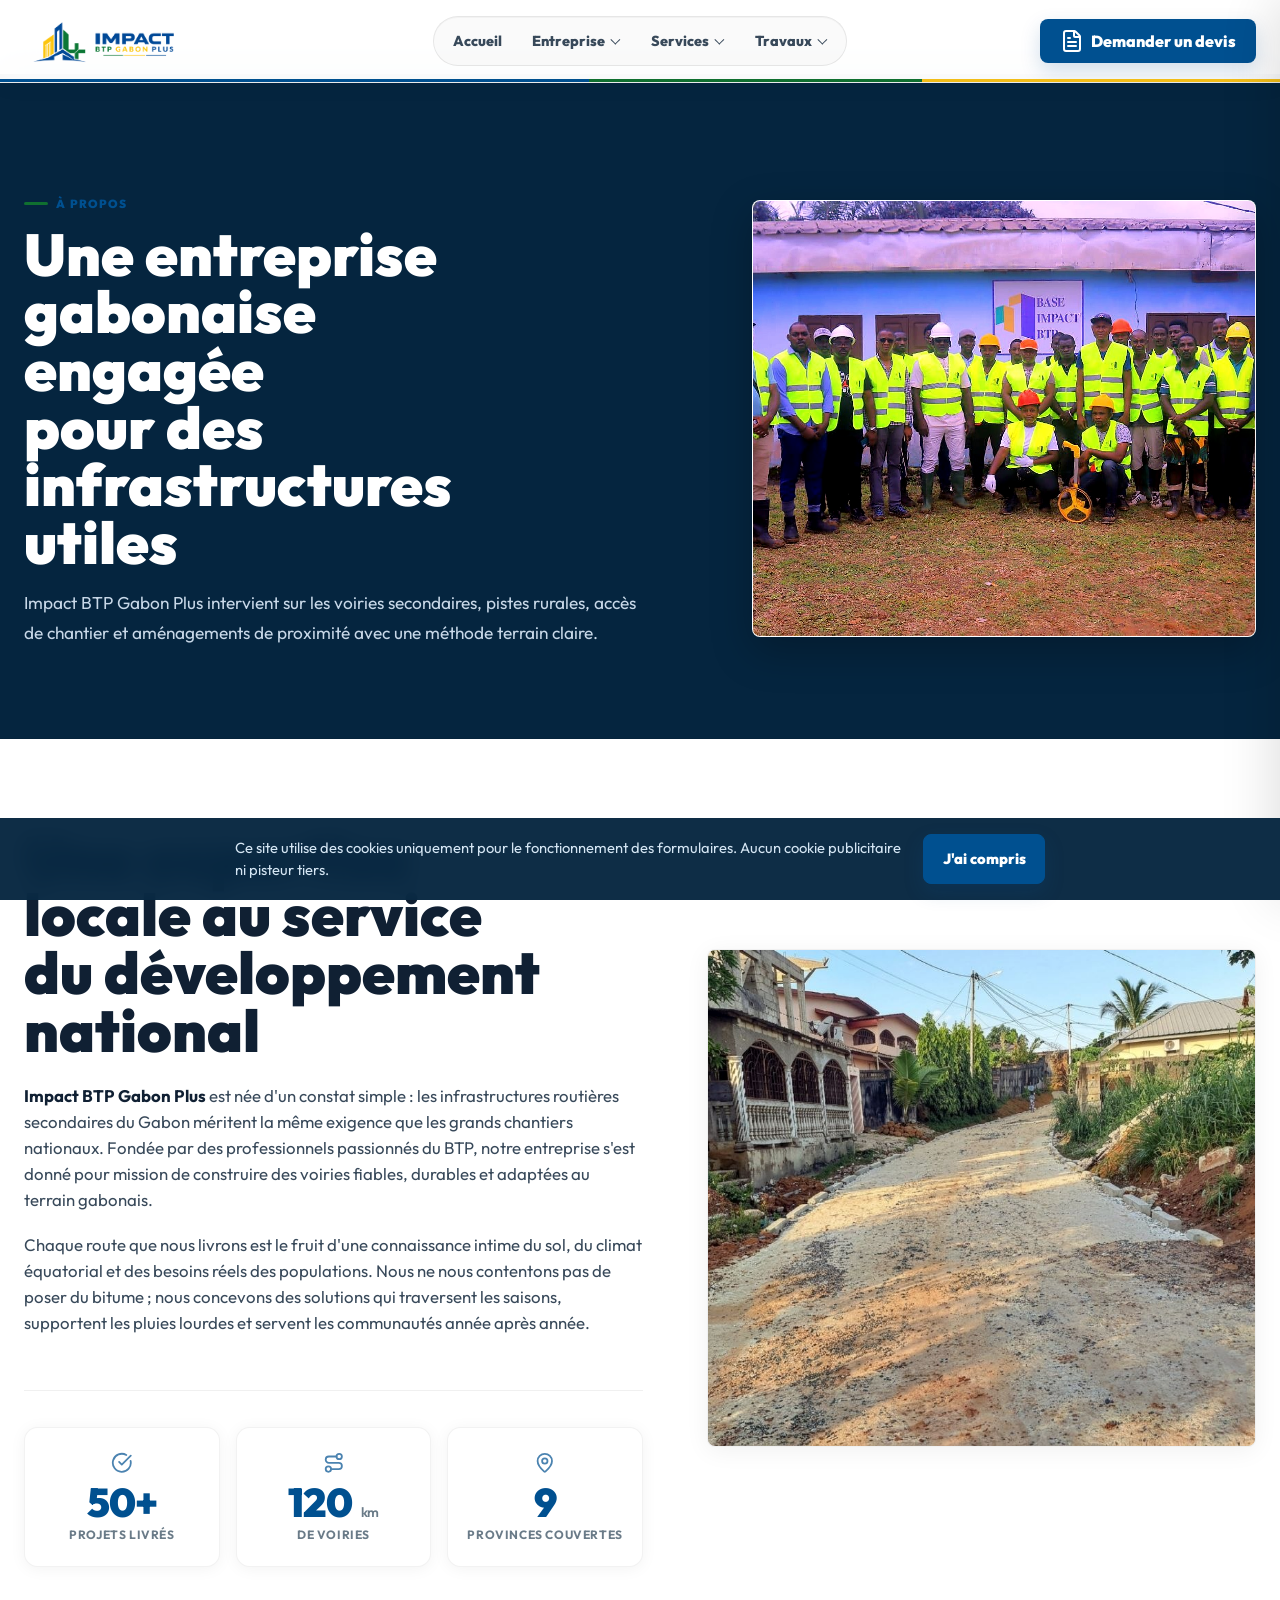
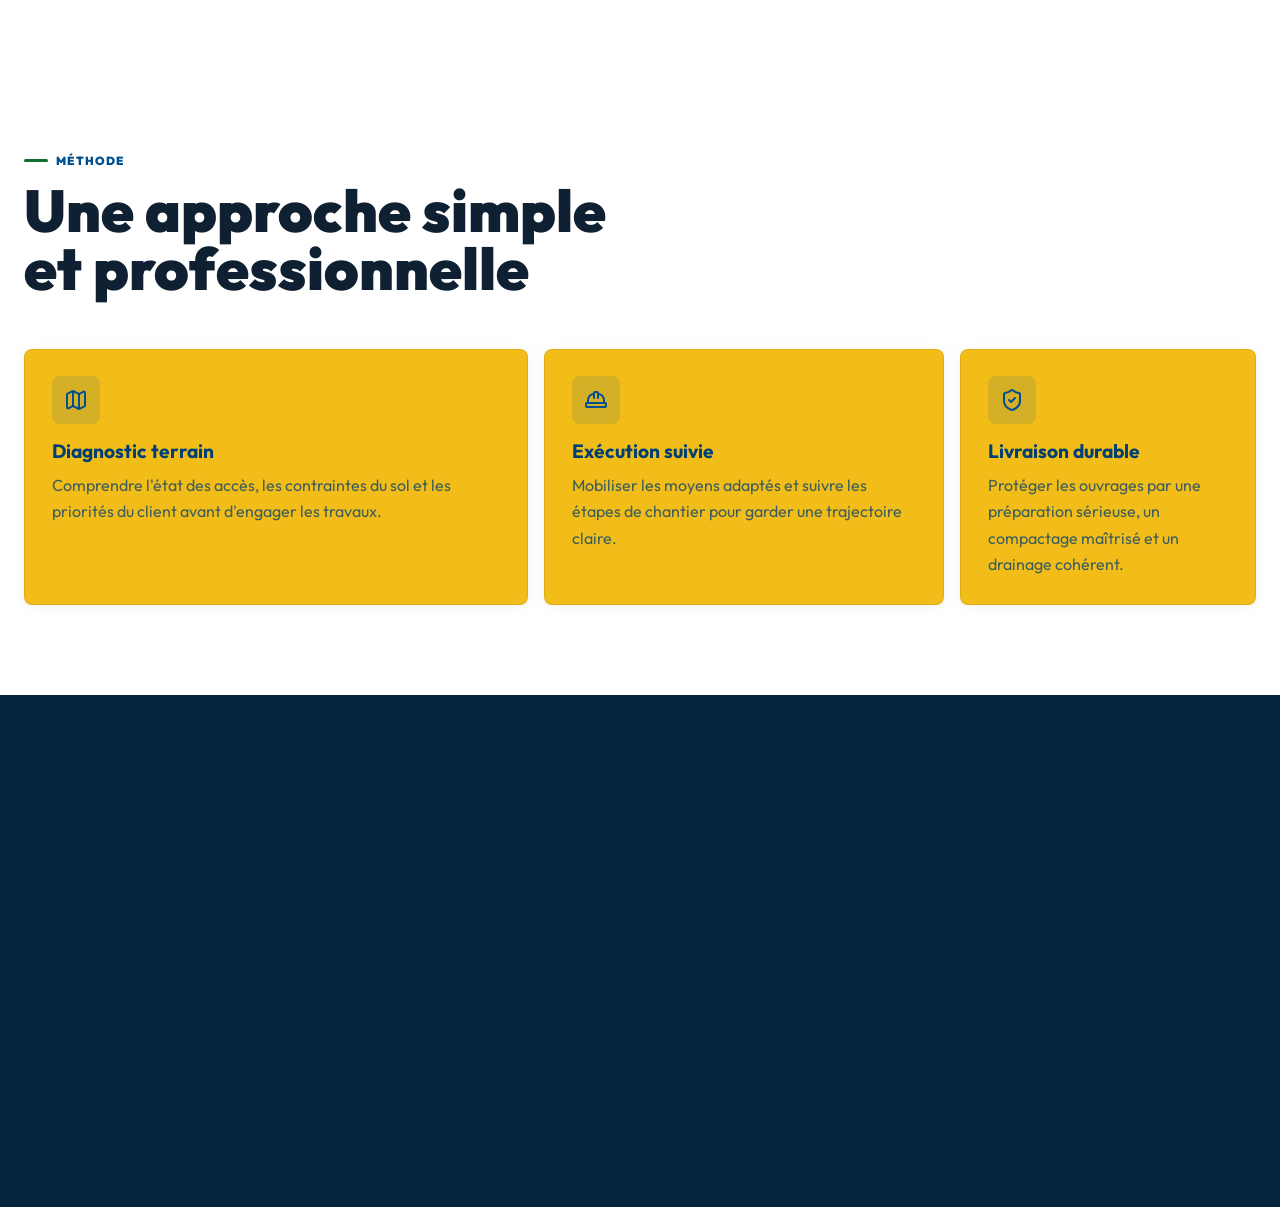
==== commit ac6f5f3b: "4th" ====
--- a/apropos.html
+++ b/apropos.html
@@ -66,13 +66,13 @@
     </div>
   </section>
 
-  <section class="section section-blue">
+  <section class="section section-white">
     <div class="container">
       <div class="section-head center reveal">
         <span class="eyebrow">Méthode</span>
         <h2>Une approche simple et professionnelle</h2>
       </div>
-      <div class="card-grid">
+      <div class="card-grid cards-yellow">
         <article class="pro-card reveal stagger-1">
           <div class="card-icon"><i data-lucide="map"></i></div>
           <h3>Diagnostic terrain</h3>
--- a/styles.css
+++ b/styles.css
@@ -1768,6 +1768,166 @@
 
 
 /* ==========================================================================
+   18b. SERVICES TOGGLE (CodePen-inspired split layout)
+   ========================================================================== */
+
+.services-toggle {
+  display: grid;
+  grid-template-columns: minmax(0, 1.05fr) minmax(0, 0.95fr);
+  gap: clamp(2rem, 5vw, 5rem);
+  align-items: start;
+}
+
+/* ── Left: Graphics ── */
+.sv-graphics-col {
+  position: sticky;
+  top: 100px;
+}
+.sv-graphics-area {
+  display: grid;
+  overflow: hidden;
+  border-radius: var(--radius);
+  box-shadow: var(--shadow);
+}
+.sv-graphics-frame {
+  grid-column: 1;
+  grid-row: 1;
+  opacity: 0;
+  transition: opacity 0.45s ease;
+}
+.sv-graphics-frame.is-active {
+  opacity: 1;
+}
+.sv-graphics-frame img {
+  width: 100%;
+  height: clamp(26rem, 42vw, 34rem);
+  object-fit: cover;
+}
+
+/* ── Right: Content ── */
+.sv-content-col {
+  display: grid;
+  gap: 0;
+}
+
+.sv-intro {
+  padding-bottom: 1.5rem;
+  margin-bottom: 0.5rem;
+  border-bottom: 1px solid var(--line);
+}
+.sv-intro .eyebrow {
+  margin-bottom: 0.6rem;
+}
+.sv-intro h2 {
+  margin-bottom: 0.8rem;
+  color: var(--ink);
+  font-size: clamp(1.9rem, 3.2vw, 2.6rem);
+  line-height: 1.08;
+}
+.sv-intro p {
+  max-width: 32rem;
+  color: var(--muted);
+  line-height: 1.6;
+}
+
+/* ── Service items ── */
+.sv-items {
+  display: grid;
+}
+
+.sv-item {
+  cursor: pointer;
+}
+
+.sv-item-inner {
+  position: relative;
+  padding: 1.2rem 0 1.2rem 1.5rem;
+  border-bottom: 1px solid rgba(0,0,0,0.04);
+  transition: border-color 0.25s ease;
+}
+
+/* Progress bar track (left vertical line) */
+.sv-progress-track {
+  position: absolute;
+  top: 1.2rem;
+  bottom: 1.2rem;
+  left: 0;
+  width: 3px;
+  border-radius: 3px;
+  background: var(--line);
+  overflow: hidden;
+}
+.sv-progress-bar {
+  position: absolute;
+  inset: 0;
+  width: 100%;
+  background: var(--blue);
+  border-radius: 3px;
+  transform: scaleY(0);
+  transform-origin: top;
+}
+
+/* Active state: progress bar animates */
+.sv-item.is-active .sv-progress-bar {
+  animation: svProgressFill linear forwards;
+  animation-duration: var(--slideDuration, 6s);
+}
+.sv-item.is-active.paused .sv-progress-bar {
+  animation: none;
+}
+
+@keyframes svProgressFill {
+  from { transform: scaleY(0); }
+  to   { transform: scaleY(1); }
+}
+
+/* Number badge */
+.sv-num {
+  display: inline-block;
+  margin-bottom: 0.35rem;
+  color: var(--muted);
+  font-size: 0.72rem;
+  font-weight: 900;
+  letter-spacing: 0.08em;
+}
+
+/* Headline */
+.sv-item-head {
+  display: grid;
+}
+.sv-item-head h3 {
+  color: var(--ink);
+  font-size: clamp(1.08rem, 1.5vw, 1.25rem);
+  font-weight: 800;
+  line-height: 1.18;
+  opacity: 0.55;
+  transition: opacity 0.25s ease, color 0.25s ease;
+}
+.sv-item:hover .sv-item-head h3,
+.sv-item.is-active .sv-item-head h3 {
+  opacity: 1;
+  color: var(--blue);
+}
+
+/* Description body */
+.sv-item-body {
+  display: grid;
+  grid-template-rows: 0fr;
+  overflow: hidden;
+  transition: grid-template-rows 0.3s var(--ease);
+}
+.sv-item-body p {
+  overflow: hidden;
+  color: var(--muted);
+  font-size: 0.95rem;
+  line-height: 1.65;
+}
+.sv-item.is-active .sv-item-body {
+  grid-template-rows: 1fr;
+}
+
+
+/* ==========================================================================
    19. PROJECTS
    ========================================================================== */
 
@@ -1819,6 +1979,107 @@
   margin-top: 0.6rem;
   color: var(--muted);
   line-height: 1.6;
+}
+
+
+/* ==========================================================================
+   19b. GALLERY REVEAL — CodePen-identical (GSAP-equivalent)
+   Container: 1.2s power4.inOut | Overlay img clip: 1s power3.out | Scale: 1.4s power2.out
+   toggleActions: play none none reverse → IntersectionObserver bidirectional
+   ========================================================================== */
+
+.gal-grid {
+  display: grid;
+  grid-template-columns: repeat(3, 1fr);
+  gap: 1.25rem;
+}
+
+.gal-item {
+  display: grid;
+  gap: 0.9rem;
+  align-content: start;
+}
+
+/* ── Reveal container ── */
+.gal-reveal {
+  position: relative;
+  overflow: hidden;
+  visibility: hidden;
+  border-radius: 12px;
+  width: 100%;
+  height: clamp(20rem, 28vw, 28rem);
+}
+
+/* Direction → initial clip-path (set by CSS, matches CodePen) */
+.gal-reveal--top    { clip-path: inset(0 0 100% 0); }
+.gal-reveal--right  { clip-path: inset(0 100% 0 0); }
+.gal-reveal--bottom { clip-path: inset(100% 0 0 0); }
+.gal-reveal--left   { clip-path: inset(0 0 0 100%); }
+
+/* Overlay variant: solid blue bg shows through during reveal */
+.gal-reveal--overlay {
+  background: var(--blue);
+}
+/* Overlay image must also be clipped in the same direction initially */
+.gal-reveal--top.gal-reveal--overlay img    { clip-path: inset(0 0 100% 0); }
+.gal-reveal--right.gal-reveal--overlay img  { clip-path: inset(0 100% 0 0); }
+.gal-reveal--bottom.gal-reveal--overlay img { clip-path: inset(100% 0 0 0); }
+.gal-reveal--left.gal-reveal--overlay img   { clip-path: inset(0 0 0 100%); }
+
+/* Ready: visible, CSS transitions armed */
+.gal-reveal.is-ready {
+  visibility: visible;
+  transition: clip-path 1.2s cubic-bezier(0.41, 0, 0.58, 1); /* power4.inOut */
+}
+
+.gal-reveal img {
+  display: block;
+  width: 100%;
+  height: 100%;
+  object-fit: cover;
+  transform: scale(1.25);
+  transition: transform 1.4s cubic-bezier(0.19, 1, 0.22, 1); /* power2.out */
+}
+
+/* Overlay image: animate clip-path too */
+.gal-reveal--overlay img {
+  transition:
+    clip-path 1s cubic-bezier(0.16, 1, 0.3, 1),
+    transform 1.4s cubic-bezier(0.19, 1, 0.22, 1);
+}
+
+/* ── Visible: reveal fully open ── */
+.gal-reveal.is-visible {
+  clip-path: inset(0 0 0 0) !important;
+}
+.gal-reveal.is-visible img {
+  transform: scale(1);
+}
+.gal-reveal--overlay.is-visible img {
+  clip-path: inset(0 0 0 0);
+}
+
+/* ── Caption ── */
+.gal-caption span {
+  display: inline-block;
+  margin-bottom: 0.3rem;
+  color: var(--blue);
+  font-size: 0.72rem;
+  font-weight: 900;
+  letter-spacing: 0.08em;
+  text-transform: uppercase;
+}
+.gal-caption h3 {
+  color: var(--ink);
+  font-size: 1.1rem;
+  font-weight: 800;
+  line-height: 1.2;
+}
+.gal-caption p {
+  margin-top: 0.35rem;
+  color: var(--muted);
+  font-size: 0.9rem;
+  line-height: 1.55;
 }
 
 
@@ -2378,9 +2639,9 @@
   align-items: center;
   gap: 0.8rem;
   padding: 2rem 1rem;
-  border: 1px solid rgba(0, 0, 0, 0.05);
+  border: 1px solid rgba(16,112,48,0.12);
   border-radius: var(--radius);
-  background: #fff;
+  background: var(--green);
   box-shadow: var(--shadow-card);
   transition: transform 0.25s ease, box-shadow 0.25s ease;
 }
@@ -2388,14 +2649,55 @@
   transform: translateY(-3px);
   box-shadow: 0 8px 28px rgba(0, 0, 0, 0.08);
 }
+
+/* Yellow card variant (Méthode section) */
+.cards-yellow .pro-card {
+  background: var(--yellow);
+  border-color: rgba(0,0,0,0.08);
+}
+.cards-yellow .pro-card .card-icon {
+  background: rgba(0,80,144,0.12);
+  color: var(--blue);
+}
+.cards-yellow .pro-card h3 {
+  color: var(--blue-dark);
+}
+.cards-yellow .pro-card p {
+  color: rgba(0,63,115,0.75);
+}
+.cards-yellow .pro-card:hover {
+  border-color: var(--blue-soft);
+  box-shadow: 0 8px 32px rgba(0,80,144,0.1);
+}
+
+/* Blue card variant (Suivi chantier) */
+.cards-blue .pro-card {
+  background: var(--blue);
+  border-color: rgba(255,255,255,0.1);
+}
+.cards-blue .pro-card .card-icon {
+  background: rgba(242,189,24,0.15);
+  color: var(--yellow);
+}
+.cards-blue .pro-card h3 {
+  color: #fff;
+}
+.cards-blue .pro-card p {
+  color: rgba(255,255,255,0.8);
+}
+.cards-blue .pro-card:hover {
+  border-color: var(--yellow);
+  box-shadow: 0 8px 32px rgba(0,80,144,0.3);
+}
+
 .partner-item svg {
   width: 2rem;
   height: 2rem;
-  color: var(--blue);
-  opacity: 0.65;
+  color: #fff;
+  opacity: 0.9;
 }
 .partner-item span {
-  color: var(--ink);
+  color: #fff;
   font-size: 0.95rem;
   font-weight: 750;
 }
@@ -2415,10 +2717,216 @@
 
 
 /* ==========================================================================
+   29c. AVIS CAROUSEL — 3D sweep, center sharp, sides blurred
+   ========================================================================== */
+
+.av-carousel-stage {
+  position: relative;
+  display: flex;
+  align-items: center;
+  justify-content: center;
+  overflow: hidden;
+  perspective: 1200px;
+  padding: clamp(3rem, 8vw, 6rem) 0;
+}
+.av-carousel-track {
+  position: relative;
+  display: flex;
+  align-items: center;
+  justify-content: center;
+  width: 100%;
+  height: clamp(26rem, 36vw, 30rem);
+  transform-style: preserve-3d;
+}
+
+/* ── Slide ── */
+.av-slide {
+  position: absolute;
+  width: min(28rem, 80vw);
+  transition:
+    transform 0.7s cubic-bezier(0.16, 1, 0.3, 1),
+    filter 0.7s cubic-bezier(0.16, 1, 0.3, 1),
+    opacity 0.7s cubic-bezier(0.16, 1, 0.3, 1),
+    z-index 0s;
+  transform-style: preserve-3d;
+}
+
+.av-slide-inner {
+  display: flex;
+  flex-direction: column;
+  gap: 1rem;
+  border: 1px solid rgba(0,0,0,0.06);
+  border-radius: 1rem;
+  padding: 1.8rem;
+  background: #fff;
+  box-shadow: var(--shadow-card);
+}
+
+/* Static grid: 3 cols, no carousel transforms */
+.av-static-grid {
+  display: grid;
+  grid-template-columns: repeat(3, 1fr);
+  gap: 1.25rem;
+  align-items: stretch;
+}
+.av-static-grid .av-slide-inner {
+  height: 100%;
+}
+@media (max-width: 900px) {
+  .av-static-grid {
+    grid-template-columns: 1fr;
+    gap: 1rem;
+  }
+}
+
+/* ── Default (invisible sides) ── */
+.av-slide {
+  opacity: 0;
+  filter: blur(6px);
+  pointer-events: none;
+  z-index: 0;
+}
+
+/* ── Center: sharp, full, active ── */
+.av-slide.is-center {
+  transform: translateX(0) scale(1) translateZ(0);
+  opacity: 1;
+  filter: blur(0);
+  pointer-events: auto;
+  z-index: 3;
+}
+
+/* ── Left (previous): pushed left + scaled down + blurred ── */
+.av-slide.is-left {
+  transform: translateX(calc(-50% - 1.5rem)) scale(0.82) translateZ(-100px);
+  opacity: 0.45;
+  filter: blur(3px);
+  z-index: 1;
+}
+
+/* ── Right (next): pushed right + scaled down + blurred ── */
+.av-slide.is-right {
+  transform: translateX(calc(50% + 1.5rem)) scale(0.82) translateZ(-100px);
+  opacity: 0.45;
+  filter: blur(3px);
+  z-index: 1;
+}
+
+/* ── Far sides: hidden with strong blur ── */
+.av-slide.is-far-left {
+  transform: translateX(calc(-80% - 3rem)) scale(0.65) translateZ(-200px);
+  opacity: 0.12;
+  filter: blur(8px);
+  z-index: 0;
+}
+.av-slide.is-far-right {
+  transform: translateX(calc(80% + 3rem)) scale(0.65) translateZ(-200px);
+  opacity: 0.12;
+  filter: blur(8px);
+  z-index: 0;
+}
+
+/* ── Elements shared with old layout ── */
+.av-card-badge {
+  display: inline-block;
+  width: fit-content;
+  margin-bottom: 0.25rem;
+  border: 1px solid var(--accent, var(--blue));
+  border-radius: 999px;
+  padding: 0.3rem 0.75rem;
+  background: color-mix(in srgb, var(--accent, var(--blue)) 8%, transparent);
+  color: var(--accent, var(--blue));
+  font-size: 0.68rem;
+  font-weight: 900;
+  letter-spacing: 0.08em;
+  text-transform: uppercase;
+}
+.av-stars {
+  display: flex;
+  gap: 0.15rem;
+  color: var(--yellow);
+}
+.av-stars svg {
+  width: 1rem;
+  height: 1rem;
+  fill: currentColor;
+}
+.av-slide blockquote {
+  flex: 1;
+  color: var(--text);
+  font-size: 0.95rem;
+  line-height: 1.7;
+  font-style: normal;
+}
+.av-slide blockquote::before {
+  content: '"';
+  display: block;
+  margin-bottom: 0.4rem;
+  color: var(--accent, var(--blue));
+  font-size: 2.2rem;
+  font-weight: 900;
+  line-height: 1;
+  opacity: 0.35;
+}
+.av-author {
+  display: flex;
+  align-items: center;
+  gap: 0.75rem;
+  margin-top: auto;
+  border-top: 1px solid rgba(0,0,0,0.05);
+  padding-top: 1rem;
+}
+.av-avatar {
+  display: flex;
+  width: 2.6rem;
+  height: 2.6rem;
+  align-items: center;
+  justify-content: center;
+  flex-shrink: 0;
+  border-radius: 999px;
+  background: var(--av-bg, var(--tint-blue));
+  color: var(--av-fg, var(--blue));
+}
+.av-avatar svg {
+  width: 1.2rem;
+  height: 1.2rem;
+}
+.av-author strong {
+  display: block;
+  color: var(--ink);
+  font-size: 0.9rem;
+  line-height: 1.2;
+}
+.av-author span {
+  display: block;
+  color: var(--muted);
+  font-size: 0.78rem;
+  line-height: 1.3;
+}
+
+/* ── Mobile: tighter layout ── */
+@media (max-width: 700px) {
+  .av-carousel-track {
+    height: clamp(22rem, 48vw, 28rem);
+  }
+  .av-slide {
+    width: 85vw;
+  }
+  .av-slide-inner {
+    padding: 1.3rem;
+  }
+  .av-slide.is-left {
+    transform: translateX(calc(-55% - 1rem)) scale(0.75) translateZ(-100px);
+  }
+  .av-slide.is-right {
+    transform: translateX(calc(55% + 1rem)) scale(0.75) translateZ(-100px);
+  }
+}
+
+
+/* ==========================================================================
    30. CONTACT PAGE — Modern Design (light)
    ========================================================================== */
-
-/* ── Hero full-screen avec image de fond (dark overlay) ── */
 .contact-hero-modern {
   position: relative;
   display: flex;
@@ -2713,18 +3221,18 @@
   gap: 0.85rem;
   padding: 0.85rem 1rem;
   border-radius: 0.75rem;
-  background: rgba(255, 255, 255, 0.85);
-  border: 1px solid rgba(0, 0, 0, 0.04);
+  background: var(--green);
+  border: 1px solid rgba(255,255,255,0.1);
   box-shadow: var(--shadow-tight);
 }
 .trust-item svg {
   width: 1.45rem;
   height: 1.45rem;
   flex-shrink: 0;
-  color: var(--green);
+  color: #fff;
 }
 .trust-item span {
-  color: var(--ink);
+  color: #fff;
   font-size: 0.92rem;
   font-weight: 750;
 }
@@ -2839,6 +3347,12 @@
   .partner-grid {
     grid-template-columns: repeat(2, 1fr);
   }
+  .gal-grid {
+    grid-template-columns: repeat(2, 1fr);
+  }
+  .gal-reveal {
+    height: 18rem;
+  }
 }
 
 /* ----- max-width: 1023px ----- */
@@ -2917,6 +3431,20 @@
     grid-column: 1 / -1;
     height: 16rem;
   }
+
+  /* Services toggle stack */
+  .services-toggle {
+    grid-template-columns: 1fr;
+  }
+  .sv-graphics-col {
+    position: static;
+  }
+  .sv-graphics-frame img {
+    height: 20rem;
+  }
+  .sv-item-inner {
+    padding: 1rem 0 1rem 1.2rem;
+  }
   .quote-media,
   .quote-media img {
     min-height: 23rem;
@@ -3124,6 +3652,21 @@
     width: 100%;
     height: 0.3rem;
   }
+
+  /* Services toggle stack */
+  .services-toggle {
+    grid-template-columns: 1fr;
+    gap: 1.5rem;
+  }
+  .sv-graphics-col {
+    position: static;
+  }
+  .sv-graphics-frame img {
+    height: 17rem;
+  }
+  .sv-item-inner {
+    padding: 1rem 0 1rem 1.2rem;
+  }
   .image-card img,
   .before-after,
   .before-after > img,
@@ -3148,6 +3691,10 @@
   }
   .partner-grid {
     grid-template-columns: 1fr;
+  }
+  .gal-grid {
+    grid-template-columns: 1fr;
+    gap: 1.5rem;
   }
 
   /* Cards */
